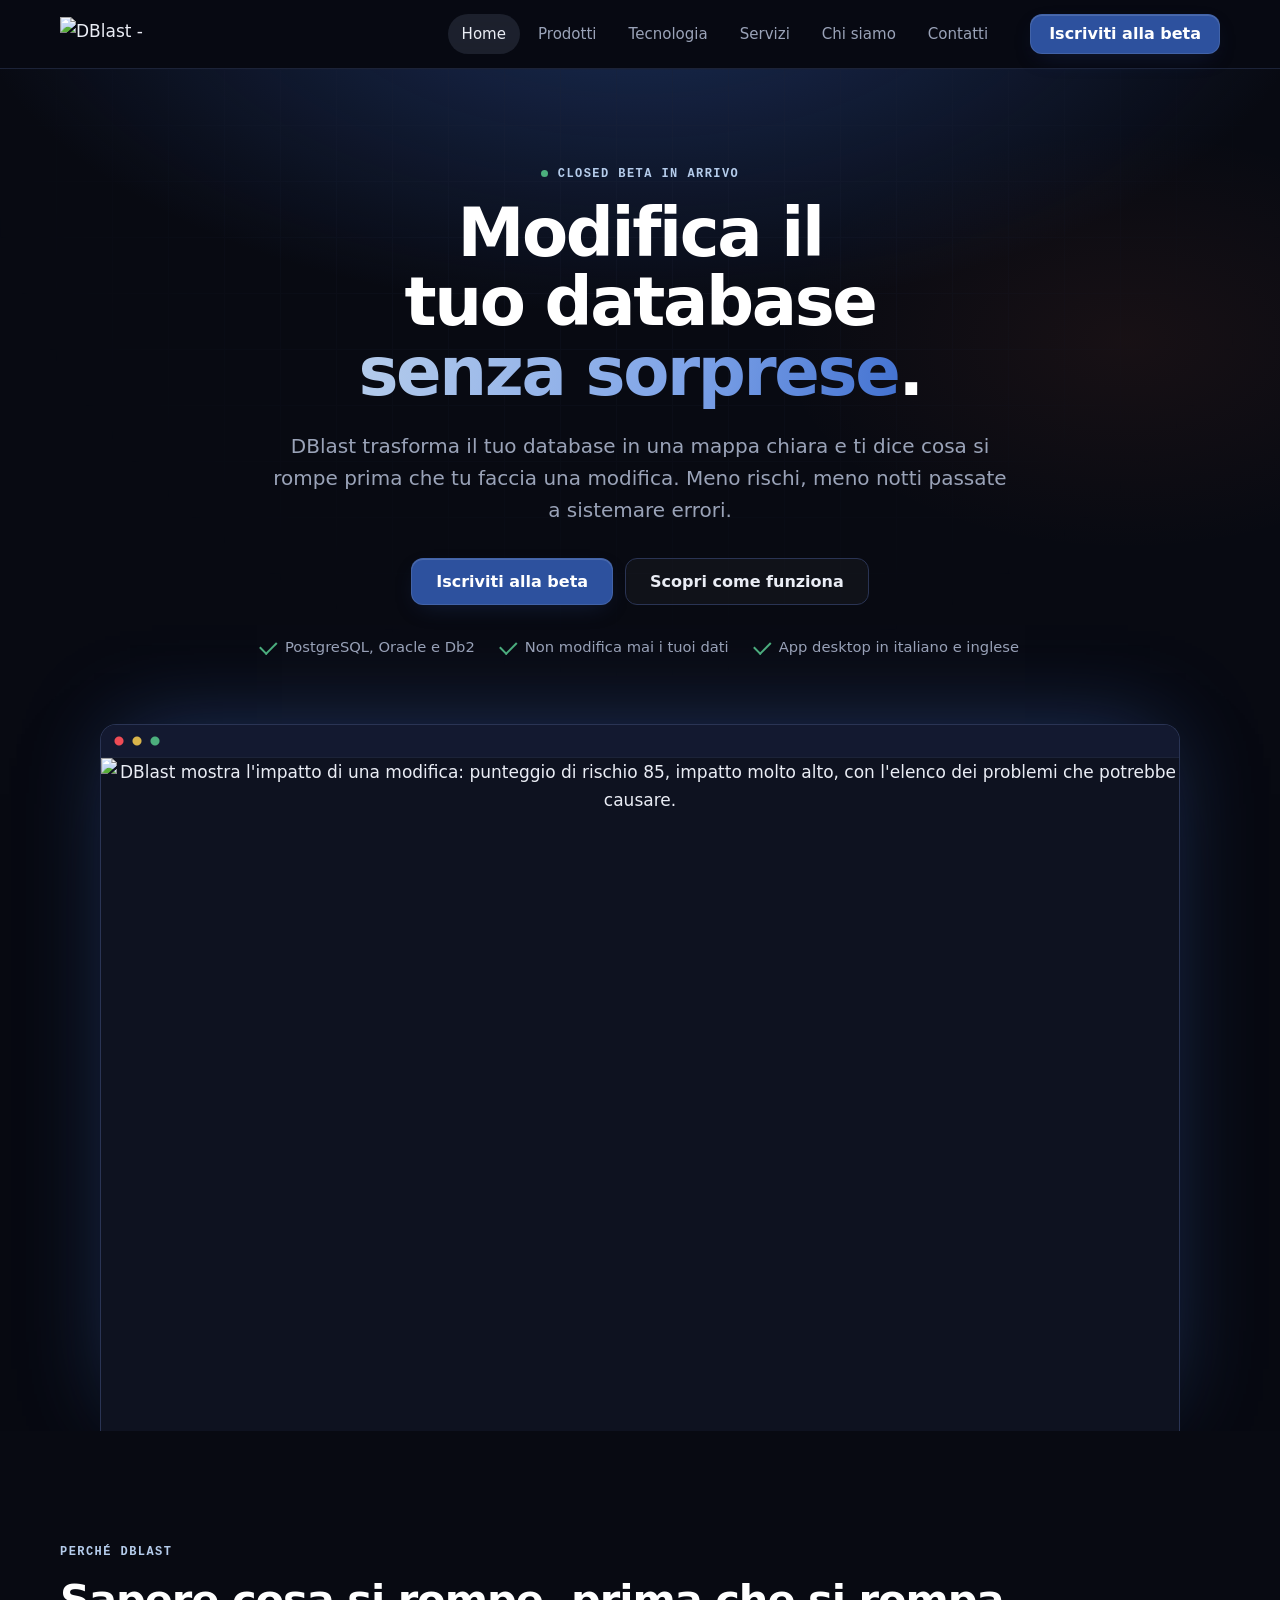
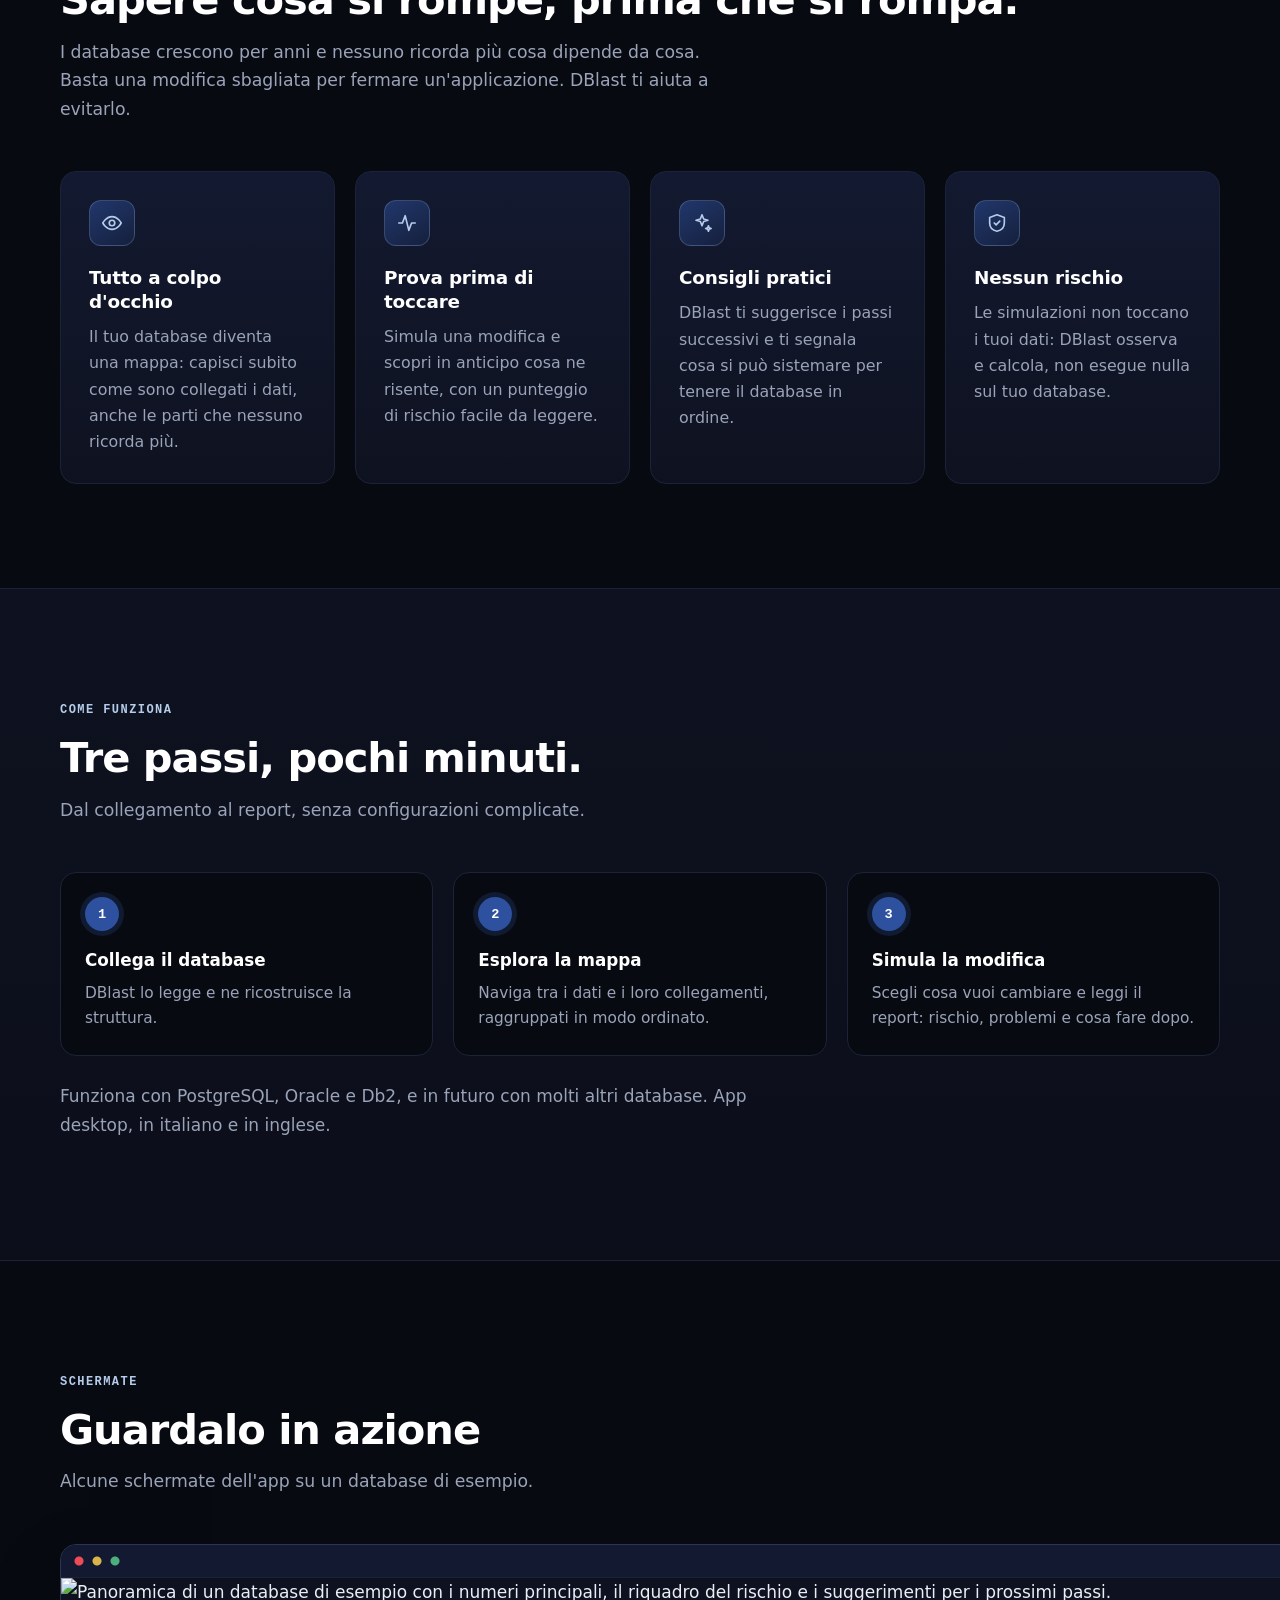
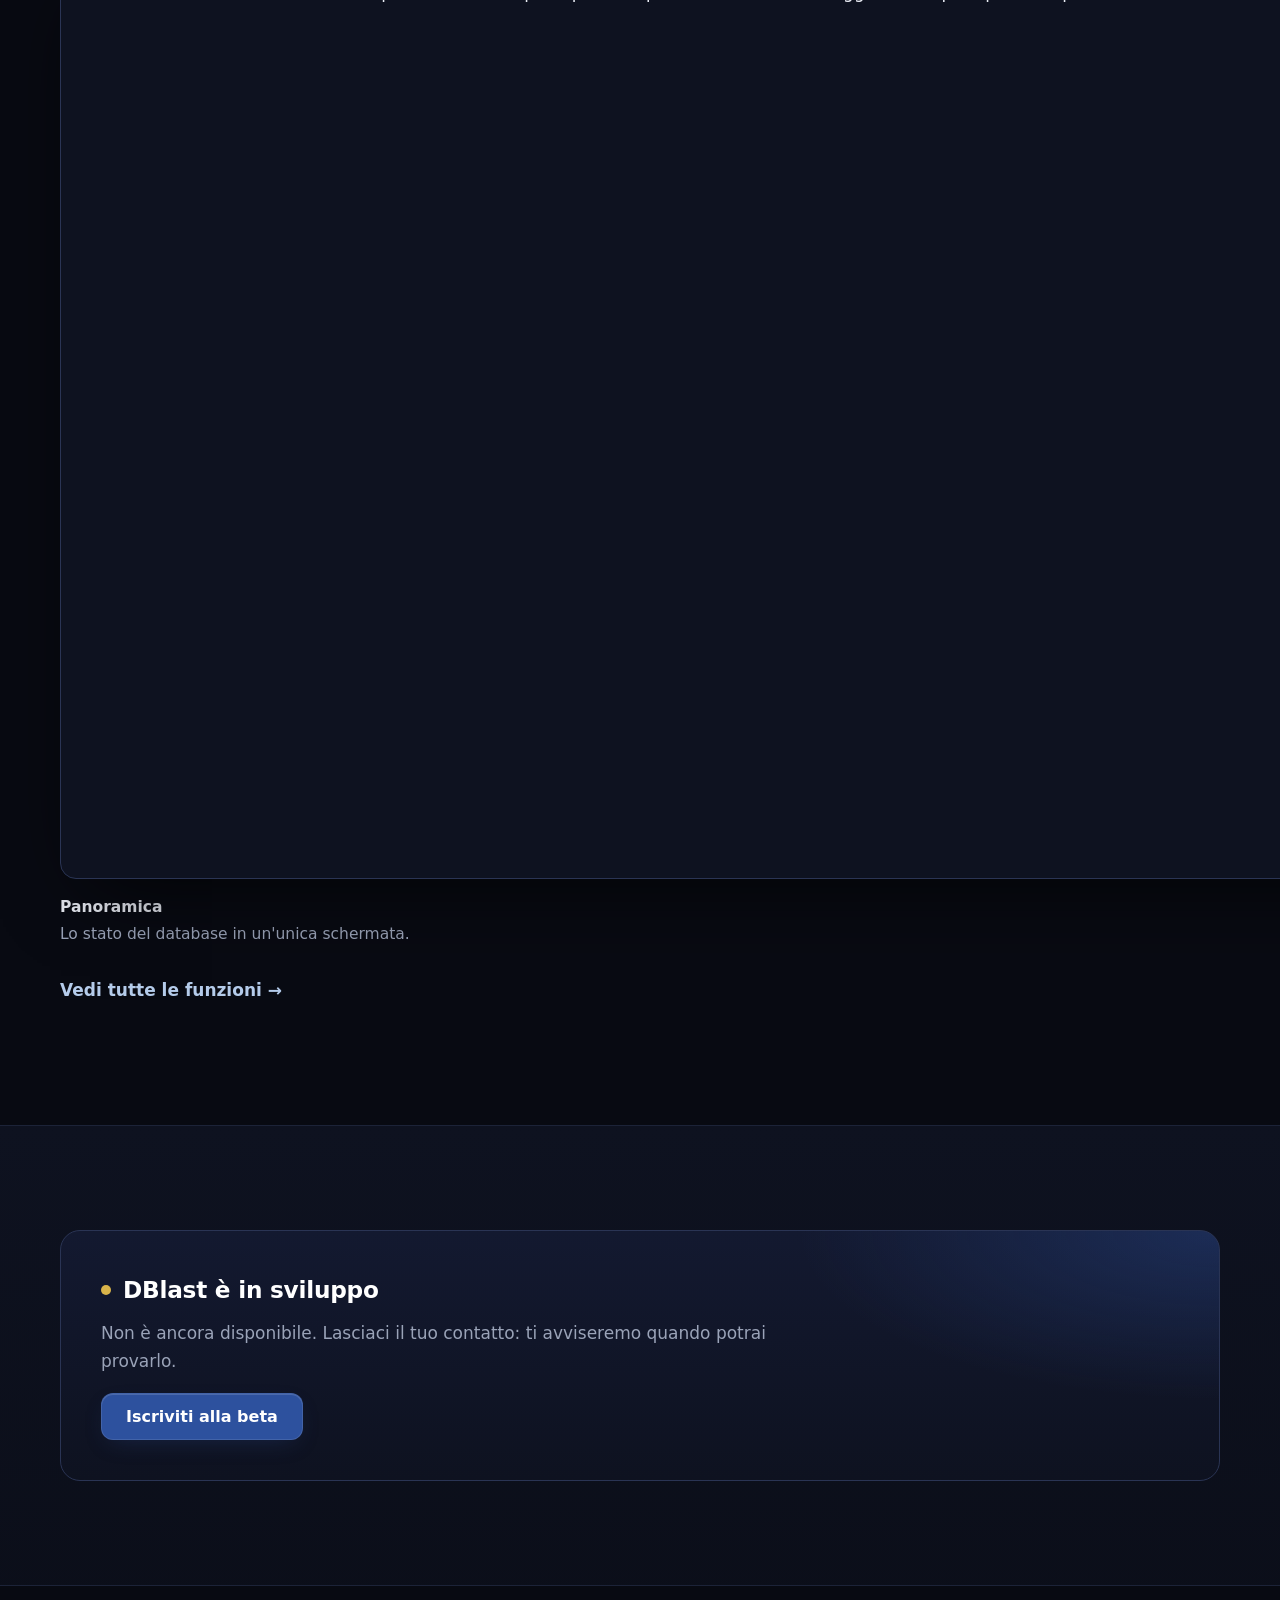
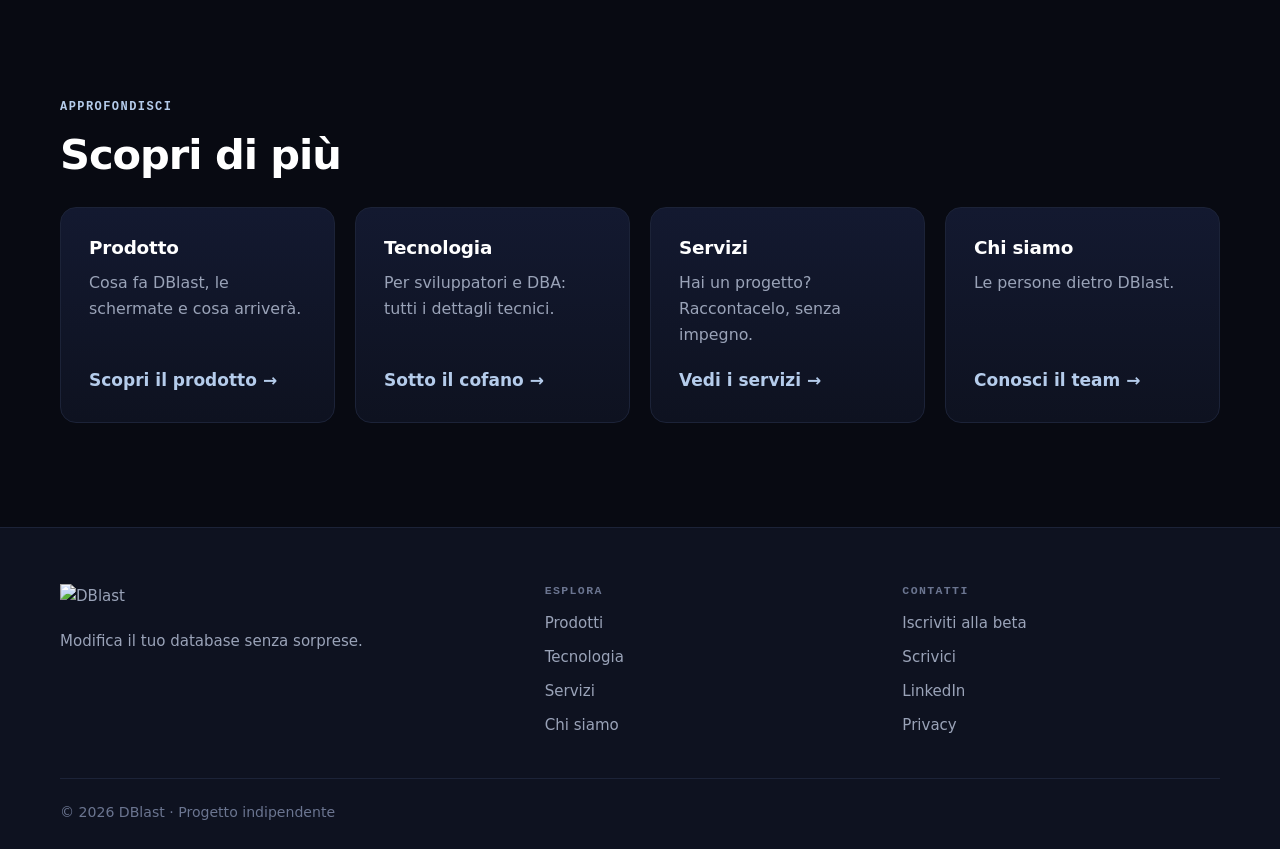
==== index.html @ af8c7f10 "style: redesign del sito (design system, hero, card, footer, form) Solo grafica: nuovo style.css con" ====
<!doctype html>
<html lang="it">
<head>
<meta charset="utf-8">
<meta name="viewport" content="width=device-width,initial-scale=1">
<meta http-equiv="Content-Security-Policy" content="default-src 'self'; img-src 'self'; style-src 'self' 'unsafe-inline'; script-src 'none'; object-src 'none'; base-uri 'none'; form-action 'none'">
<meta name="referrer" content="strict-origin-when-cross-origin">
<title>DBlast - Modifica il tuo database senza sorprese</title>
<meta name="description" content="DBlast trasforma il tuo database in una mappa chiara e ti dice cosa si rompe prima di fare una modifica. Iscriviti alla beta.">
<meta name="theme-color" content="#0b0c14">
<link rel="icon" href="/favicon.ico" sizes="48x48">
<link rel="icon" href="assets/favicon-192.png" type="image/png" sizes="192x192">
<link rel="icon" href="assets/favicon.svg" type="image/svg+xml">
<link rel="apple-touch-icon" href="/apple-touch-icon.png">
<link rel="canonical" href="https://www.dblast.it/">
<meta property="og:type" content="website">
<meta property="og:title" content="DBlast - Modifica il tuo database senza sorprese">
<meta property="og:description" content="Vedi il tuo database come una mappa e scopri cosa si rompe prima di modificarlo.">
<meta property="og:url" content="https://www.dblast.it/">
<meta property="og:image" content="https://www.dblast.it/assets/risk.png">
<meta property="og:locale" content="it_IT">
<meta name="twitter:card" content="summary_large_image">
<link rel="stylesheet" href="style.css?v=6">
<script type="application/ld+json">
{
  "@context": "https://schema.org",
  "@graph": [
    {
      "@type": "WebSite",
      "@id": "https://www.dblast.it/#website",
      "url": "https://www.dblast.it/",
      "name": "DBlast",
      "inLanguage": "it-IT",
      "publisher": {"@id": "https://www.dblast.it/#organization"}
    },
    {
      "@type": "Organization",
      "@id": "https://www.dblast.it/#organization",
      "name": "DBlast",
      "url": "https://www.dblast.it/",
      "logo": "https://www.dblast.it/assets/logo-color.png",
      "email": "info@dblast.it"
    },
    {
      "@type": "SoftwareApplication",
      "name": "DBlast",
      "url": "https://www.dblast.it/",
      "applicationCategory": "DeveloperApplication",
      "description": "DBlast mostra lo schema di un database come grafo e stima l'impatto di una modifica DDL prima di eseguirla.",
      "image": "https://www.dblast.it/assets/risk.png",
      "publisher": {"@id": "https://www.dblast.it/#organization"}
    }
  ]
}
</script>
</head>
<body>
<a class="skip" href="#main">Vai al contenuto</a>

<header class="top">
  <div class="wrap">
    <a class="brand" href="/"><img src="assets/logo.png" alt="DBlast - Home" width="142" height="36"></a>
    <nav aria-label="Principale">
      <ul>
        <li><a href="/" aria-current="page">Home</a></li>
        <li><a href="prodotti">Prodotti</a></li>
        <li><a href="tecnologia">Tecnologia</a></li>
        <li><a href="servizi">Servizi</a></li>
        <li><a href="chi-siamo">Chi siamo</a></li>
        <li><a href="contatti">Contatti</a></li>
      </ul>
    </nav>
    <a class="btn btn-sm" href="iscrizione">Iscriviti alla beta</a>
  </div>
</header>

<main id="main">
  <section class="hero">
    <div class="wrap">
      <p class="eyebrow"><span class="dot"></span>Closed beta in arrivo</p>
      <h1>Modifica il tuo database <em>senza sorprese</em>.</h1>
      <p class="lead">DBlast trasforma il tuo database in una mappa chiara e ti dice cosa si rompe prima che tu faccia una modifica. Meno rischi, meno notti passate a sistemare errori.</p>
      <div class="cta">
        <a class="btn" href="iscrizione">Iscriviti alla beta</a>
        <a class="btn ghost" href="#come-funziona">Scopri come funziona</a>
      </div>
      <ul class="hero-points" aria-label="In breve">
        <li>PostgreSQL, Oracle e Db2</li>
        <li>Non modifica mai i tuoi dati</li>
        <li>App desktop in italiano e inglese</li>
      </ul>
      <div class="shot">
        <img src="assets/risk.png" width="1440" height="900" alt="DBlast mostra l'impatto di una modifica: punteggio di rischio 85, impatto molto alto, con l'elenco dei problemi che potrebbe causare.">
      </div>
    </div>
  </section>

  <section id="perche">
    <div class="wrap">
      <p class="eyebrow">Perché DBlast</p>
      <h2>Sapere cosa si rompe, prima che si rompa.</h2>
      <p class="sub">I database crescono per anni e nessuno ricorda più cosa dipende da cosa. Basta una modifica sbagliata per fermare un'applicazione. DBlast ti aiuta a evitarlo.</p>
      <div class="cards">
        <article class="card">
          <span class="ico"><svg viewBox="0 0 24 24" aria-hidden="true"><path d="M2 12s3.6-7 10-7 10 7 10 7-3.6 7-10 7S2 12 2 12Z"/><circle cx="12" cy="12" r="3"/></svg></span>
          <h3>Tutto a colpo d'occhio</h3>
          <p>Il tuo database diventa una mappa: capisci subito come sono collegati i dati, anche le parti che nessuno ricorda più.</p>
        </article>
        <article class="card">
          <span class="ico"><svg viewBox="0 0 24 24" aria-hidden="true"><path d="M3 12h4l3-8 4 16 3-8h4"/></svg></span>
          <h3>Prova prima di toccare</h3>
          <p>Simula una modifica e scopri in anticipo cosa ne risente, con un punteggio di rischio facile da leggere.</p>
        </article>
        <article class="card">
          <span class="ico"><svg viewBox="0 0 24 24" aria-hidden="true"><path d="M12 3l1.8 4.6L18.5 9l-4.7 1.4L12 15l-1.8-4.6L5.5 9l4.7-1.4L12 3Z"/><path d="M19 15l.8 2.2L22 18l-2.2.8L19 21l-.8-2.2L16 18l2.2-.8L19 15Z"/></svg></span>
          <h3>Consigli pratici</h3>
          <p>DBlast ti suggerisce i passi successivi e ti segnala cosa si può sistemare per tenere il database in ordine.</p>
        </article>
        <article class="card">
          <span class="ico"><svg viewBox="0 0 24 24" aria-hidden="true"><path d="M12 3l8 3v6c0 4.5-3.2 8-8 9-4.8-1-8-4.5-8-9V6l8-3Z"/><path d="M9 12l2 2 4-4"/></svg></span>
          <h3>Nessun rischio</h3>
          <p>Le simulazioni non toccano i tuoi dati: DBlast osserva e calcola, non esegue nulla sul tuo database.</p>
        </article>
      </div>
    </div>
  </section>

  <section id="come-funziona" class="alt">
    <div class="wrap">
      <p class="eyebrow">Come funziona</p>
      <h2>Tre passi, pochi minuti.</h2>
      <p class="sub">Dal collegamento al report, senza configurazioni complicate.</p>
      <ol class="steps">
        <li><b>Collega il database</b><span>DBlast lo legge e ne ricostruisce la struttura.</span></li>
        <li><b>Esplora la mappa</b><span>Naviga tra i dati e i loro collegamenti, raggruppati in modo ordinato.</span></li>
        <li><b>Simula la modifica</b><span>Scegli cosa vuoi cambiare e leggi il report: rischio, problemi e cosa fare dopo.</span></li>
      </ol>
      <p class="note" style="margin-top:26px">Funziona con PostgreSQL, Oracle e Db2, e in futuro con molti altri database. App desktop, in italiano e in inglese.</p>
    </div>
  </section>

  <section id="schermate">
    <div class="wrap">
      <p class="eyebrow">Schermate</p>
      <h2>Guardalo in azione</h2>
      <p class="sub">Alcune schermate dell'app su un database di esempio.</p>
      <div class="gallery">
        <figure>
          <div class="shot"><img loading="lazy" src="assets/overview.png" width="1440" height="900" alt="Panoramica di un database di esempio con i numeri principali, il riquadro del rischio e i suggerimenti per i prossimi passi."></div>
          <figcaption><strong>Panoramica</strong>Lo stato del database in un'unica schermata.</figcaption>
        </figure>
        <figure>
          <div class="shot"><img loading="lazy" src="assets/graph.png" width="1440" height="900" alt="Mappa del database con due gruppi di tabelle colorati e i collegamenti tra loro."></div>
          <figcaption><strong>La mappa</strong>I dati raggruppati e collegati, da esplorare con un clic.</figcaption>
        </figure>
      </div>
      <p style="margin-top:28px"><a class="go" href="prodotti">Vedi tutte le funzioni</a></p>
    </div>
  </section>

  <section class="alt">
    <div class="wrap">
      <div class="status">
        <h3>DBlast è in sviluppo</h3>
        <p>Non è ancora disponibile. Lasciaci il tuo contatto: ti avviseremo quando potrai provarlo.</p>
        <div class="cta" style="margin-top:18px">
          <a class="btn" href="iscrizione">Iscriviti alla beta</a>
        </div>
      </div>
    </div>
  </section>

  <section>
    <div class="wrap">
      <p class="eyebrow">Approfondisci</p>
      <h2>Scopri di più</h2>
      <div class="teasers" style="margin-top:28px">
        <article class="card"><h3>Prodotto</h3><p>Cosa fa DBlast, le schermate e cosa arriverà.</p><a class="go" href="prodotti">Scopri il prodotto</a></article>
        <article class="card"><h3>Tecnologia</h3><p>Per sviluppatori e DBA: tutti i dettagli tecnici.</p><a class="go" href="tecnologia">Sotto il cofano</a></article>
        <article class="card"><h3>Servizi</h3><p>Hai un progetto? Raccontacelo, senza impegno.</p><a class="go" href="servizi">Vedi i servizi</a></article>
        <article class="card"><h3>Chi siamo</h3><p>Le persone dietro DBlast.</p><a class="go" href="chi-siamo">Conosci il team</a></article>
      </div>
    </div>
  </section>
</main>

<footer>
  <div class="wrap foot-grid">
    <div class="foot-brand">
      <img src="assets/logo.png" alt="DBlast" width="127" height="32">
      <p>Modifica il tuo database senza sorprese.</p>
    </div>
    <nav aria-label="Pagine del sito">
      <h4>Esplora</h4>
      <ul>
        <li><a href="prodotti">Prodotti</a></li>
        <li><a href="tecnologia">Tecnologia</a></li>
        <li><a href="servizi">Servizi</a></li>
        <li><a href="chi-siamo">Chi siamo</a></li>
      </ul>
    </nav>
    <nav aria-label="Contatti e note legali">
      <h4>Contatti</h4>
      <ul>
        <li><a href="iscrizione">Iscriviti alla beta</a></li>
        <li><a href="contatti">Scrivici</a></li>
        <li><a href="https://www.linkedin.com/company/dblast" target="_blank" rel="noopener">LinkedIn</a></li>
        <li><a href="privacy">Privacy</a></li>
      </ul>
    </nav>
  </div>
  <div class="wrap foot-bottom"><span>© 2026 DBlast · Progetto indipendente</span></div>
</footer>
</body>
</html>
---- style.css ----
/* ==========================================================================
   DBlast — design system
   Palette dal logo e dall'app: blu #2d519e, azzurro #b5cceb, navy profondo.
   L'arancio (#e5673a) è quello dei gruppi/rischio nell'app: solo come accento.
   ========================================================================== */
:root{
  --bg:#080a12;
  --surface:#0e1220;
  --surface-2:#131930;
  --line:#1c2338;
  --line-2:#2a3454;
  --text:#eaedf5;
  --muted:#9aa3b8;
  --faint:#6b7590;

  --brand:#2d519e;
  --brand-hi:#4372d1;
  --brand-2:#b5cceb;
  --brand-glow:rgb(45 81 158 / .35);

  --accent:#e5673a;
  --warn:#d9b44a;
  --danger:#ef4b55;
  --ok:#4caf7d;

  --radius:16px;
  --radius-sm:10px;
  --max:1160px;
  --font:system-ui,-apple-system,"Segoe UI",Roboto,"Helvetica Neue",Arial,sans-serif;
  --mono:ui-monospace,SFMono-Regular,Consolas,Menlo,monospace;
  --ease:cubic-bezier(.2,.7,.2,1);
}

*{box-sizing:border-box}
[hidden]{display:none !important}
html{scroll-behavior:smooth;scroll-padding-top:88px}
body{margin:0;min-height:100vh;display:flex;flex-direction:column;background:var(--bg);color:var(--text);font:400 1.0625rem/1.65 var(--font);-webkit-font-smoothing:antialiased;text-rendering:optimizeLegibility}
main{flex:1}
img{max-width:100%;height:auto;display:block}
a{color:var(--brand-2);text-underline-offset:3px}
a:hover{color:#fff}
a:focus-visible,button:focus-visible{outline:2px solid var(--brand-2);outline-offset:3px;border-radius:6px}
::selection{background:var(--brand);color:#fff}
.wrap{width:min(var(--max),100% - 48px);margin-inline:auto}
.skip{position:absolute;left:-999px;top:8px;background:var(--brand);color:#fff;padding:8px 14px;border-radius:8px;z-index:20}
.skip:focus{left:8px}

/* ---------- header ---------- */
header.top{position:sticky;top:0;z-index:10;background:rgb(8 10 18 / .78);backdrop-filter:saturate(1.4) blur(14px);-webkit-backdrop-filter:saturate(1.4) blur(14px);border-bottom:1px solid var(--line)}
header.top .wrap{display:flex;align-items:center;gap:28px;height:68px}
.brand{display:flex;align-items:center;color:var(--text);text-decoration:none;flex:none}
.brand img{width:auto;height:34px}
header.top nav{margin-left:auto}
header.top nav ul{display:flex;gap:4px;list-style:none;margin:0;padding:0}
header.top nav a{display:block;color:var(--muted);text-decoration:none;font-size:.94rem;font-weight:500;padding:8px 14px;border-radius:99px;transition:color .15s,background .15s}
header.top nav a:hover{color:var(--text);background:rgb(255 255 255 / .05)}
header.top nav a[aria-current=page]{color:var(--text);background:rgb(181 204 235 / .12)}
.btn-sm{padding:9px 18px !important;font-size:.92rem;flex:none}

/* ---------- bottoni ---------- */
.btn{display:inline-flex;align-items:center;justify-content:center;gap:8px;padding:13px 24px;border-radius:12px;font-weight:600;font-size:1rem;line-height:1.2;text-decoration:none;background:var(--brand);color:#fff;border:1px solid rgb(255 255 255 / .1);box-shadow:0 8px 24px -10px var(--brand-glow),inset 0 1px 0 rgb(255 255 255 / .14);transition:background .15s,transform .15s var(--ease),box-shadow .15s,border-color .15s}
.btn:hover{background:var(--brand-hi);color:#fff;transform:translateY(-1px);box-shadow:0 14px 30px -12px rgb(67 114 209 / .7),inset 0 1px 0 rgb(255 255 255 / .2)}
.btn.ghost{background:rgb(255 255 255 / .03);border:1px solid var(--line-2);color:var(--text);box-shadow:none}
.btn.ghost:hover{border-color:var(--brand-2);background:rgb(181 204 235 / .08)}
.cta{display:flex;flex-wrap:wrap;gap:12px;align-items:center}

/* ---------- tipografia ---------- */
h1,h2,h3{font-weight:750;color:#fff}
h1{font-size:clamp(2.4rem,5.6vw,4.2rem);line-height:1.04;margin:0 0 22px;letter-spacing:-.035em;max-width:18ch;text-wrap:balance}
h1 em{font-style:normal;background:linear-gradient(100deg,var(--brand-2),#7fa4e8 60%,var(--brand-hi));-webkit-background-clip:text;background-clip:text;color:transparent}
h2{font-size:clamp(1.8rem,3.6vw,2.6rem);letter-spacing:-.025em;margin:0 0 14px;line-height:1.12;text-wrap:balance}
h3{letter-spacing:-.01em}
.lead{font-size:clamp(1.08rem,1.6vw,1.25rem);color:var(--muted);max-width:58ch;margin:0 0 32px;line-height:1.6}
.sub{color:var(--muted);max-width:60ch;margin:0 0 48px;font-size:1.08rem}
.eyebrow{display:inline-flex;align-items:center;gap:10px;margin:0 0 18px;font:600 .75rem var(--mono);letter-spacing:.12em;text-transform:uppercase;color:var(--brand-2)}
.eyebrow .dot{width:7px;height:7px;border-radius:50%;background:var(--ok);box-shadow:0 0 0 0 rgb(76 175 125 / .6);animation:pulse 2.4s infinite}
@keyframes pulse{70%{box-shadow:0 0 0 8px rgb(76 175 125 / 0)}100%{box-shadow:0 0 0 0 rgb(76 175 125 / 0)}}
.note{color:var(--muted);max-width:70ch}
code{font-family:var(--mono);font-size:.88em;background:var(--surface-2);border:1px solid var(--line);padding:2px 7px;border-radius:6px}

/* ---------- sezioni ---------- */
section{padding:104px 0}
.alt{background:linear-gradient(180deg,var(--surface),rgb(14 18 32 / .55));border-block:1px solid var(--line)}

/* ---------- hero ---------- */
.hero{position:relative;overflow:hidden;padding:88px 0 0;text-align:center;background:
  radial-gradient(1000px 520px at 50% -8%,rgb(45 81 158 / .5),transparent 68%),
  radial-gradient(500px 300px at 88% 20%,rgb(229 103 58 / .07),transparent 70%)}
.hero::before{content:"";position:absolute;inset:0;background-image:linear-gradient(var(--line) 1px,transparent 1px),linear-gradient(90deg,var(--line) 1px,transparent 1px);background-size:56px 56px;opacity:.35;-webkit-mask-image:radial-gradient(ellipse 70% 60% at 50% 0%,#000,transparent 75%);mask-image:radial-gradient(ellipse 70% 60% at 50% 0%,#000,transparent 75%);pointer-events:none}
.hero .wrap{position:relative}
.hero h1{margin-inline:auto}
.hero .lead{margin-inline:auto}
.hero .cta{justify-content:center}
.hero-points{list-style:none;margin:30px 0 0;padding:0;display:flex;flex-wrap:wrap;justify-content:center;gap:10px 26px;color:var(--muted);font-size:.92rem}
.hero-points li{display:flex;align-items:center;gap:8px}
.hero-points li::before{content:"";width:14px;height:8px;border-left:2px solid var(--ok);border-bottom:2px solid var(--ok);transform:rotate(-45deg) translate(1px,-2px)}
.hero .shot{margin-top:64px;border-bottom:0;border-radius:var(--radius) var(--radius) 0 0;max-width:1080px;margin-inline:auto;box-shadow:0 -10px 90px -20px rgb(67 114 209 / .45),0 40px 100px -30px rgb(0 0 0 / .9)}
.hero .shot img{-webkit-mask-image:linear-gradient(#000 82%,transparent);mask-image:linear-gradient(#000 82%,transparent)}

/* finestra "app": barra superiore con i tre pallini */
.shot{position:relative;border:1px solid var(--line-2);border-radius:var(--radius);overflow:hidden;background:var(--surface);box-shadow:0 30px 80px -30px rgb(0 0 0 / .85)}
.shot::before{content:"";display:block;height:32px;border-bottom:1px solid var(--line);background:
  radial-gradient(circle at 18px 50%,#ef4b55 4px,transparent 5px),
  radial-gradient(circle at 36px 50%,#d9b44a 4px,transparent 5px),
  radial-gradient(circle at 54px 50%,#4caf7d 4px,transparent 5px),
  var(--surface-2)}

/* ---------- card ---------- */
.cards{display:grid;grid-template-columns:repeat(auto-fit,minmax(250px,1fr));gap:20px}
.cards.two{grid-template-columns:repeat(auto-fit,minmax(320px,1fr))}
.card{position:relative;background:linear-gradient(180deg,var(--surface-2),var(--surface));border:1px solid var(--line);border-radius:var(--radius);padding:28px;transition:border-color .2s,transform .25s var(--ease),box-shadow .25s}
.card:hover{border-color:var(--line-2);transform:translateY(-3px);box-shadow:0 24px 50px -28px rgb(0 0 0 / .9)}
.card h3{margin:0 0 10px;font-size:1.15rem;line-height:1.3}
.card p{margin:0;color:var(--muted);font-size:.99rem}
.card .tag{display:inline-block;margin-bottom:16px;padding:3px 10px;border-radius:99px;background:rgb(181 204 235 / .1);border:1px solid rgb(181 204 235 / .18);font:600 .7rem var(--mono);color:var(--brand-2);letter-spacing:.08em;text-transform:uppercase}
.ico{display:grid;place-items:center;width:46px;height:46px;margin-bottom:20px;border-radius:12px;background:linear-gradient(145deg,rgb(45 81 158 / .55),rgb(45 81 158 / .15));border:1px solid rgb(181 204 235 / .22);color:var(--brand-2)}
.ico svg{width:22px;height:22px;fill:none;stroke:currentColor;stroke-width:1.8;stroke-linecap:round;stroke-linejoin:round}
.alt .card{background:var(--bg);}
.teasers{display:grid;grid-template-columns:repeat(auto-fit,minmax(240px,1fr));gap:20px}
.teasers .card{display:flex;flex-direction:column}
.teasers .card p{flex:1}
.teasers .card a.go{margin-top:18px}

/* ---------- galleria ---------- */
.gallery{display:grid;grid-template-columns:repeat(2,1fr);gap:36px 28px}
.gallery figure{margin:0}
.gallery figcaption{margin-top:16px;color:var(--muted);font-size:.97rem}
.gallery figcaption strong{color:var(--text);display:block;margin-bottom:2px}

/* ---------- passaggi ---------- */
.steps,.flow{list-style:none;margin:0;padding:0;display:grid;grid-template-columns:repeat(auto-fit,minmax(220px,1fr));gap:20px;counter-reset:st}
.flow{margin:0 0 28px}
.steps li,.flow li{position:relative;background:var(--surface-2);border:1px solid var(--line);border-radius:var(--radius);padding:24px;counter-increment:st}
.alt .steps li,.alt .flow li{background:var(--bg)}
.steps li::before,.flow li::before{content:counter(st);display:grid;place-items:center;width:34px;height:34px;margin-bottom:16px;border-radius:50%;background:var(--brand);color:#fff;font:700 .85rem var(--mono);box-shadow:0 0 0 5px rgb(45 81 158 / .22)}
.steps b,.flow b{display:block;margin:0 0 6px;font-size:1.05rem;color:#fff}
.steps span,.flow span{color:var(--muted);font-size:.96rem;display:block}

/* ---------- stack tecnico ---------- */
.stack{display:grid;grid-template-columns:repeat(auto-fit,minmax(230px,1fr));gap:20px}
.stack dl{margin:0;background:var(--surface-2);border:1px solid var(--line);border-radius:var(--radius);padding:22px 24px;border-top:2px solid var(--brand)}
.alt .stack dl{background:var(--bg)}
.stack dt{font:600 .74rem var(--mono);letter-spacing:.1em;text-transform:uppercase;color:var(--brand-2)}
.stack dd{margin:8px 0 0;color:var(--text);font-size:1rem}

/* ---------- stato / CTA ---------- */
.status{position:relative;overflow:hidden;background:
  radial-gradient(600px 240px at 100% 0%,rgb(45 81 158 / .35),transparent 70%),
  linear-gradient(180deg,var(--surface-2),var(--surface));
  border:1px solid var(--line-2);border-radius:20px;padding:40px}
.status h3{margin:0 0 10px;font-size:1.45rem;display:flex;align-items:center;gap:12px}
.status h3::before{content:"";flex:none;width:10px;height:10px;border-radius:50%;background:var(--warn);box-shadow:0 0 0 0 rgb(217 180 74 / .6);animation:pulse-w 2.4s infinite}
@keyframes pulse-w{70%{box-shadow:0 0 0 9px rgb(217 180 74 / 0)}100%{box-shadow:0 0 0 0 rgb(217 180 74 / 0)}}
.status p{margin:0 0 10px;color:var(--muted);max-width:62ch}
.status p strong{color:var(--text)}

/* ---------- footer ---------- */
footer{border-top:1px solid var(--line);background:var(--surface);color:var(--muted);font-size:.94rem}
.foot-grid{display:grid;grid-template-columns:1.4fr repeat(2,1fr);gap:40px;padding:56px 0 40px}
.foot-brand img{height:32px;width:auto;margin-bottom:14px}
.foot-brand p{margin:0;max-width:32ch;line-height:1.55}
footer h4{margin:0 0 14px;font:600 .72rem var(--mono);letter-spacing:.12em;text-transform:uppercase;color:var(--faint)}
footer ul{list-style:none;margin:0;padding:0;display:grid;gap:9px}
footer a{color:var(--muted);text-decoration:none}
footer a:hover{color:#fff}
.foot-bottom{display:flex;flex-wrap:wrap;justify-content:space-between;gap:10px;padding:22px 0 28px;border-top:1px solid var(--line);font-size:.88rem;color:var(--faint)}

/* ---------- pagine interne ---------- */
.page-hero{position:relative;overflow:hidden;padding:88px 0 56px;background:radial-gradient(900px 380px at 15% -20%,rgb(45 81 158 / .4),transparent 70%)}
.page-hero::before{content:"";position:absolute;inset:0;background-image:linear-gradient(var(--line) 1px,transparent 1px),linear-gradient(90deg,var(--line) 1px,transparent 1px);background-size:56px 56px;opacity:.3;-webkit-mask-image:radial-gradient(ellipse 60% 100% at 10% 0%,#000,transparent 75%);mask-image:radial-gradient(ellipse 60% 100% at 10% 0%,#000,transparent 75%);pointer-events:none}
.page-hero .wrap{position:relative}
.page-hero h1{max-width:22ch;font-size:clamp(2.1rem,4.8vw,3.4rem);margin-bottom:18px}
.page-hero .lead{margin-bottom:0}
.prose{max-width:68ch}
.prose p{margin:0 0 16px;color:var(--muted)}
.prose p strong{color:var(--text)}
.prose h2{font-size:1.4rem;margin:44px 0 12px;letter-spacing:-.015em}
.prose h2:first-child{margin-top:0}
.list{margin:0;padding-left:1.2em;color:var(--muted)}
.list li{margin-bottom:8px}
a.go{font-weight:600;text-decoration:none;display:inline-flex;gap:6px;align-items:center}
a.go::after{content:"\2192";transition:transform .2s var(--ease)}
a.go:hover::after{transform:translateX(4px)}

/* esempi di email */
.mail{max-width:680px;margin-top:24px;background:var(--surface-2);border:1px solid var(--line);border-radius:var(--radius);padding:22px 26px}
.mail-label{margin:0 0 12px;font:600 .72rem var(--mono);letter-spacing:.1em;text-transform:uppercase;color:var(--brand-2)}
.mail dl{margin:0 0 14px;display:grid;grid-template-columns:auto 1fr;gap:6px 14px}
.mail dt{color:var(--muted)}
.mail dd{margin:0;font-weight:600;overflow-wrap:anywhere}
.mail pre{margin:0;padding-top:14px;border-top:1px solid var(--line);font:.92rem/1.6 var(--mono);white-space:pre-wrap;overflow-wrap:anywhere}

/* team */
.team{list-style:none;margin:48px 0 0;padding:0;display:grid;grid-template-columns:repeat(4,1fr);gap:20px}
.member{background:linear-gradient(180deg,var(--surface-2),var(--surface));border:1px solid var(--line);border-radius:var(--radius);padding:28px;transition:border-color .2s,transform .25s var(--ease)}
.member:hover{border-color:var(--line-2);transform:translateY(-3px)}
.member h3{margin:18px 0 4px;font-size:1.15rem}
.member p{margin:0;color:var(--muted);font-size:.96rem}
.member .role{color:var(--brand-2);font:600 .72rem var(--mono);letter-spacing:.06em;text-transform:uppercase;margin-bottom:12px}
.avatar{display:flex;align-items:center;justify-content:center;width:60px;height:60px;border-radius:50%;background:linear-gradient(145deg,var(--brand-hi),var(--brand));color:#fff;box-shadow:0 0 0 4px rgb(181 204 235 / .14);font:700 1.1rem var(--font);letter-spacing:.04em}

/* ---------- moduli ---------- */
.visually-hidden{position:absolute;width:1px;height:1px;padding:0;margin:-1px;overflow:hidden;clip:rect(0 0 0 0);white-space:nowrap;border:0}
.form-page{padding:80px 0 104px;background:
  radial-gradient(900px 480px at 85% 0%,rgb(45 81 158 / .38),transparent 70%),
  radial-gradient(500px 320px at 0% 100%,rgb(45 81 158 / .14),transparent 70%)}
.fp-grid{display:grid;grid-template-columns:minmax(0,1fr) minmax(0,480px);grid-template-areas:"head card" "more card";grid-template-rows:auto 1fr;column-gap:72px;align-items:start}
.fp-head{grid-area:head}
.form-card{grid-area:card}
.fp-more{grid-area:more}
.form-page h1{margin-top:0;font-size:clamp(2.2rem,4.8vw,3.4rem)}
.form-page .lead{margin-bottom:40px}

.signup-steps{list-style:none;margin:0 0 28px;padding:0;display:grid;gap:4px;counter-reset:ss}
.signup-steps li{position:relative;padding:0 0 26px 56px;counter-increment:ss}
.signup-steps li::before{content:counter(ss);position:absolute;left:0;top:0;width:38px;height:38px;border-radius:50%;display:grid;place-items:center;font:700 .88rem var(--mono);color:#fff;background:var(--brand);box-shadow:0 0 0 5px rgb(45 81 158 / .22)}
.signup-steps li:not(:last-child)::after{content:"";position:absolute;left:18.5px;top:46px;bottom:6px;width:1px;background:linear-gradient(var(--line-2),transparent)}
.signup-steps b{display:block;padding-top:7px;color:#fff}
.signup-steps span{color:var(--muted);font-size:.97rem}

.form-card{position:relative;background:linear-gradient(180deg,rgb(24 31 54 / .96),rgb(14 18 32 / .96));border:1px solid var(--line-2);border-radius:24px;padding:36px;box-shadow:0 50px 100px -40px rgb(0 0 0 / .95),0 0 80px -30px var(--brand-glow)}
.form-card::before{content:"";position:absolute;inset:-1px;border-radius:inherit;padding:1px;background:linear-gradient(160deg,rgb(181 204 235 / .5),transparent 40%);-webkit-mask:linear-gradient(#000 0 0) content-box,linear-gradient(#000 0 0);-webkit-mask-composite:xor;mask-composite:exclude;pointer-events:none}
.form{display:grid;gap:24px}
.form-head h2{font-size:1.5rem;margin:0 0 4px}
.form-head p{margin:0;color:var(--muted);font-size:.96rem}
.field{display:grid;gap:8px;margin:0;padding:0;border:0;min-width:0}
.field>label,.field legend{font-weight:600;font-size:.94rem;color:var(--text)}
.field legend{padding:0;margin-bottom:10px;display:flex;justify-content:space-between;width:100%}
.opt{font:500 .7rem var(--mono);letter-spacing:.08em;text-transform:uppercase;color:var(--faint);align-self:center}

.form input[type=text],.form input[type=email],.form textarea{width:100%;height:50px;padding:0 16px;border-radius:12px;border:1px solid var(--line-2);background:var(--bg);color:var(--text);font:inherit;font-size:1rem;transition:border-color .15s,box-shadow .15s,background .15s}
.form input[type=text]:hover,.form input[type=email]:hover,.form textarea:hover{border-color:#3a4670}
.form input[type=text]:focus,.form input[type=email]:focus,.form textarea:focus{outline:none;border-color:var(--brand-2);box-shadow:0 0 0 4px rgb(181 204 235 / .16);background:#0a0d18}
.form ::placeholder{color:var(--faint)}
.form [aria-invalid=true]{border-color:var(--danger) !important}
.form input[type=text][aria-invalid=true]:focus,.form input[type=email][aria-invalid=true]:focus,.form textarea[aria-invalid=true]:focus{box-shadow:0 0 0 4px rgb(239 75 85 / .2)}
.field-error{margin:0;color:#ff8a92;font-size:.86rem;display:none}
.field-error:not(:empty){display:block}

.chips{display:flex;flex-wrap:wrap;gap:8px;margin-bottom:10px}
.chip{position:relative;cursor:pointer}
.chip input{position:absolute;opacity:0;inset:0;margin:0;cursor:pointer}
.chip span{display:inline-flex;align-items:center;gap:6px;padding:9px 16px;border-radius:99px;border:1px solid var(--line-2);background:var(--bg);color:var(--muted);font-size:.92rem;font-weight:500;transition:border-color .15s,background .15s,color .15s;user-select:none}
.chip:hover span{border-color:#3a4670;color:var(--text)}
.chip input:checked+span{background:rgb(45 81 158 / .4);border-color:var(--brand-2);color:#fff}
.chip input:checked+span::before{content:"";width:9px;height:5px;border-left:2px solid var(--brand-2);border-bottom:2px solid var(--brand-2);transform:rotate(-45deg) translate(1px,-1px)}
.chip input:focus-visible+span{outline:2px solid var(--brand-2);outline-offset:2px}
.chip input:disabled{cursor:not-allowed}
.chip input:disabled+span{opacity:.45;border-color:var(--line);color:var(--muted)}

.consents{display:grid;gap:14px;border-top:1px solid var(--line);padding-top:22px}
.tick{display:flex;gap:12px;align-items:flex-start;color:var(--muted);font-size:.93rem;line-height:1.5;cursor:pointer;font-weight:400 !important}
.tick input{appearance:none;-webkit-appearance:none;flex:none;width:20px;height:20px;margin:1px 0 0;border:1.5px solid #3a4670;border-radius:6px;background:var(--bg);display:grid;place-items:center;cursor:pointer;transition:background .15s,border-color .15s}
.tick input::before{content:"";width:9px;height:5px;border-left:2px solid #fff;border-bottom:2px solid #fff;transform:rotate(-45deg) translate(1px,-1px) scale(0);transition:transform .12s}
.tick input:checked{background:var(--brand);border-color:var(--brand)}
.tick input:checked::before{transform:rotate(-45deg) translate(1px,-1px) scale(1)}
.tick input:hover{border-color:var(--brand-2)}
.tick input:focus-visible{outline:2px solid var(--brand-2);outline-offset:2px}
.tick a{color:var(--brand-2)}

.btn-submit{width:100%;height:54px;display:flex;align-items:center;justify-content:center;gap:10px;font:inherit;font-weight:600;font-size:1.02rem;cursor:pointer}
.btn-submit span::after{content:" \2192"}
.btn-submit:active{transform:translateY(1px)}
.btn-submit:disabled{cursor:wait;opacity:.85}
.btn-submit.loading span::after{content:""}
.btn-submit.loading::before{content:"";width:16px;height:16px;border-radius:50%;border:2px solid rgb(255 255 255 / .35);border-top-color:#fff;animation:spin .7s linear infinite}
@keyframes spin{to{transform:rotate(360deg)}}
.form-status{margin:-8px 0 0;font-size:.92rem;color:var(--muted);text-align:center}
.form-status:empty{display:none}
.form-status.error{color:#ff8a92}
.hp{position:absolute;left:-9999px;width:1px;height:1px;overflow:hidden}

/* moduli: elementi aggiuntivi (contatti) */
.form textarea{height:auto;min-height:160px;padding:14px 16px;resize:vertical;line-height:1.55}
.chip input[aria-invalid=true]+span{border-color:var(--danger)}
.form-row{display:grid;grid-template-columns:1fr 1fr;gap:14px}
.support-extra .field>label{font-weight:500;color:var(--muted);font-size:.9rem}
.support-extra{display:grid;gap:14px;padding:18px;border:1px dashed var(--line-2);border-radius:14px}
.support-extra>p{margin:0;font-size:.88rem;color:var(--muted)}
.form:has(input[name=tipo]:checked):not(:has(input[name=tipo][value=supporto]:checked)) .support-extra{display:none}
.form:not(:has(input[name=tipo]:checked)) .support-extra{display:none}
.form-note{margin:-6px 0 0;font-size:.84rem;color:var(--muted);text-align:center;line-height:1.5}
.form-note a{color:var(--brand-2)}
.form-success{text-align:center;padding:24px 8px}
.form-success:focus{outline:none}
.form-success .ok-icon{width:56px;height:56px;margin:0 auto 18px;border-radius:50%;display:grid;place-items:center;background:rgb(76 175 125 / .15);border:1px solid rgb(76 175 125 / .5)}
.form-success .ok-icon::before{content:"";width:16px;height:8px;border-left:2.5px solid var(--ok);border-bottom:2.5px solid var(--ok);transform:rotate(-45deg) translate(1px,-2px)}
.form-success h2{font-size:1.4rem;margin:0 0 8px}
.form-success p{color:var(--muted);margin:0 0 22px}
.side-info{display:grid;gap:28px;max-width:46ch}
.side-info h3{margin:0 0 6px;font-size:1.05rem}
.side-info p{margin:0;color:var(--muted);font-size:.97rem}

/* ---------- responsive ---------- */
@media (max-width:1000px){
  .team{grid-template-columns:repeat(2,1fr)}
  .foot-grid{grid-template-columns:1fr 1fr}
  .foot-brand{grid-column:1/-1}
}
@media (max-width:900px){
  .fp-grid{grid-template-columns:1fr;grid-template-areas:"head" "card" "more"}
  .form-card{margin-bottom:48px}
  .form-page .lead{margin-bottom:28px}
}
@media (max-width:760px){
  .wrap{width:min(var(--max),100% - 32px)}
  header.top .wrap{flex-wrap:wrap;height:auto;padding:12px 0 8px;gap:8px 12px}
  .brand{margin-right:auto}
  header.top nav{order:3;width:100%;margin:0 -6px}
  header.top nav ul{gap:2px;flex-wrap:wrap}
  header.top nav a{padding:7px 12px;font-size:.92rem}
  section{padding:68px 0}
  .hero{padding-top:56px}
  .hero .shot{margin-top:44px}
  .page-hero{padding:56px 0 36px}
  .gallery{grid-template-columns:1fr}
  .status{padding:28px 24px}
}
@media (max-width:560px){
  .team{grid-template-columns:1fr}
  .form-row{grid-template-columns:1fr}
  .form-page{padding:48px 0 64px}
  .form-card{padding:26px 20px;border-radius:18px}
  .foot-grid{grid-template-columns:1fr;gap:28px;padding:44px 0 32px}
}
@media (prefers-reduced-motion:reduce){
  html{scroll-behavior:auto}
  *,*::before,*::after{animation-duration:.001ms !important;animation-iteration-count:1 !important;transition:none !important}
  .btn-submit.loading::before{animation:spin 2s linear infinite !important}
}

/* ritmo verticale */
h2+.cards,h2+.teasers,h2+.gallery,h2+.stack,h2+.status,h2+.steps,h2+.flow{margin-top:36px}
.page-hero+section{padding-top:56px}
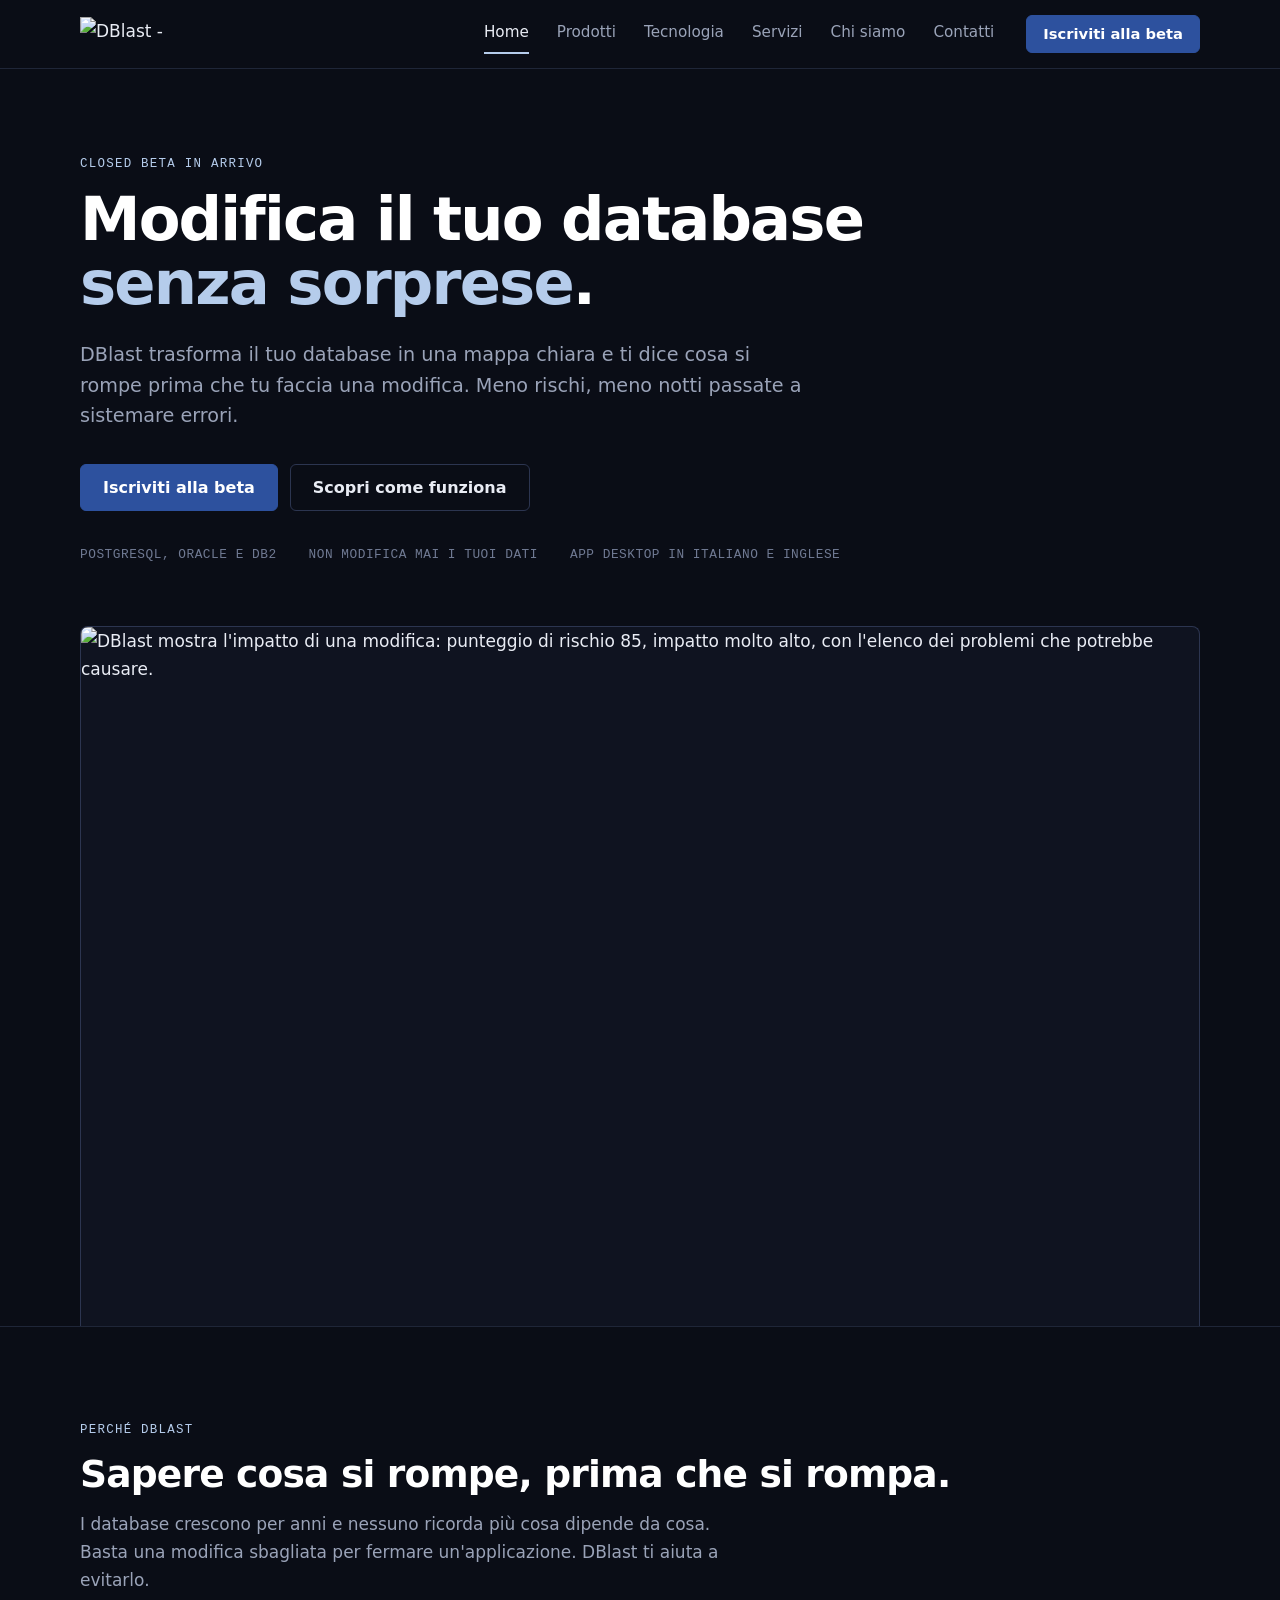
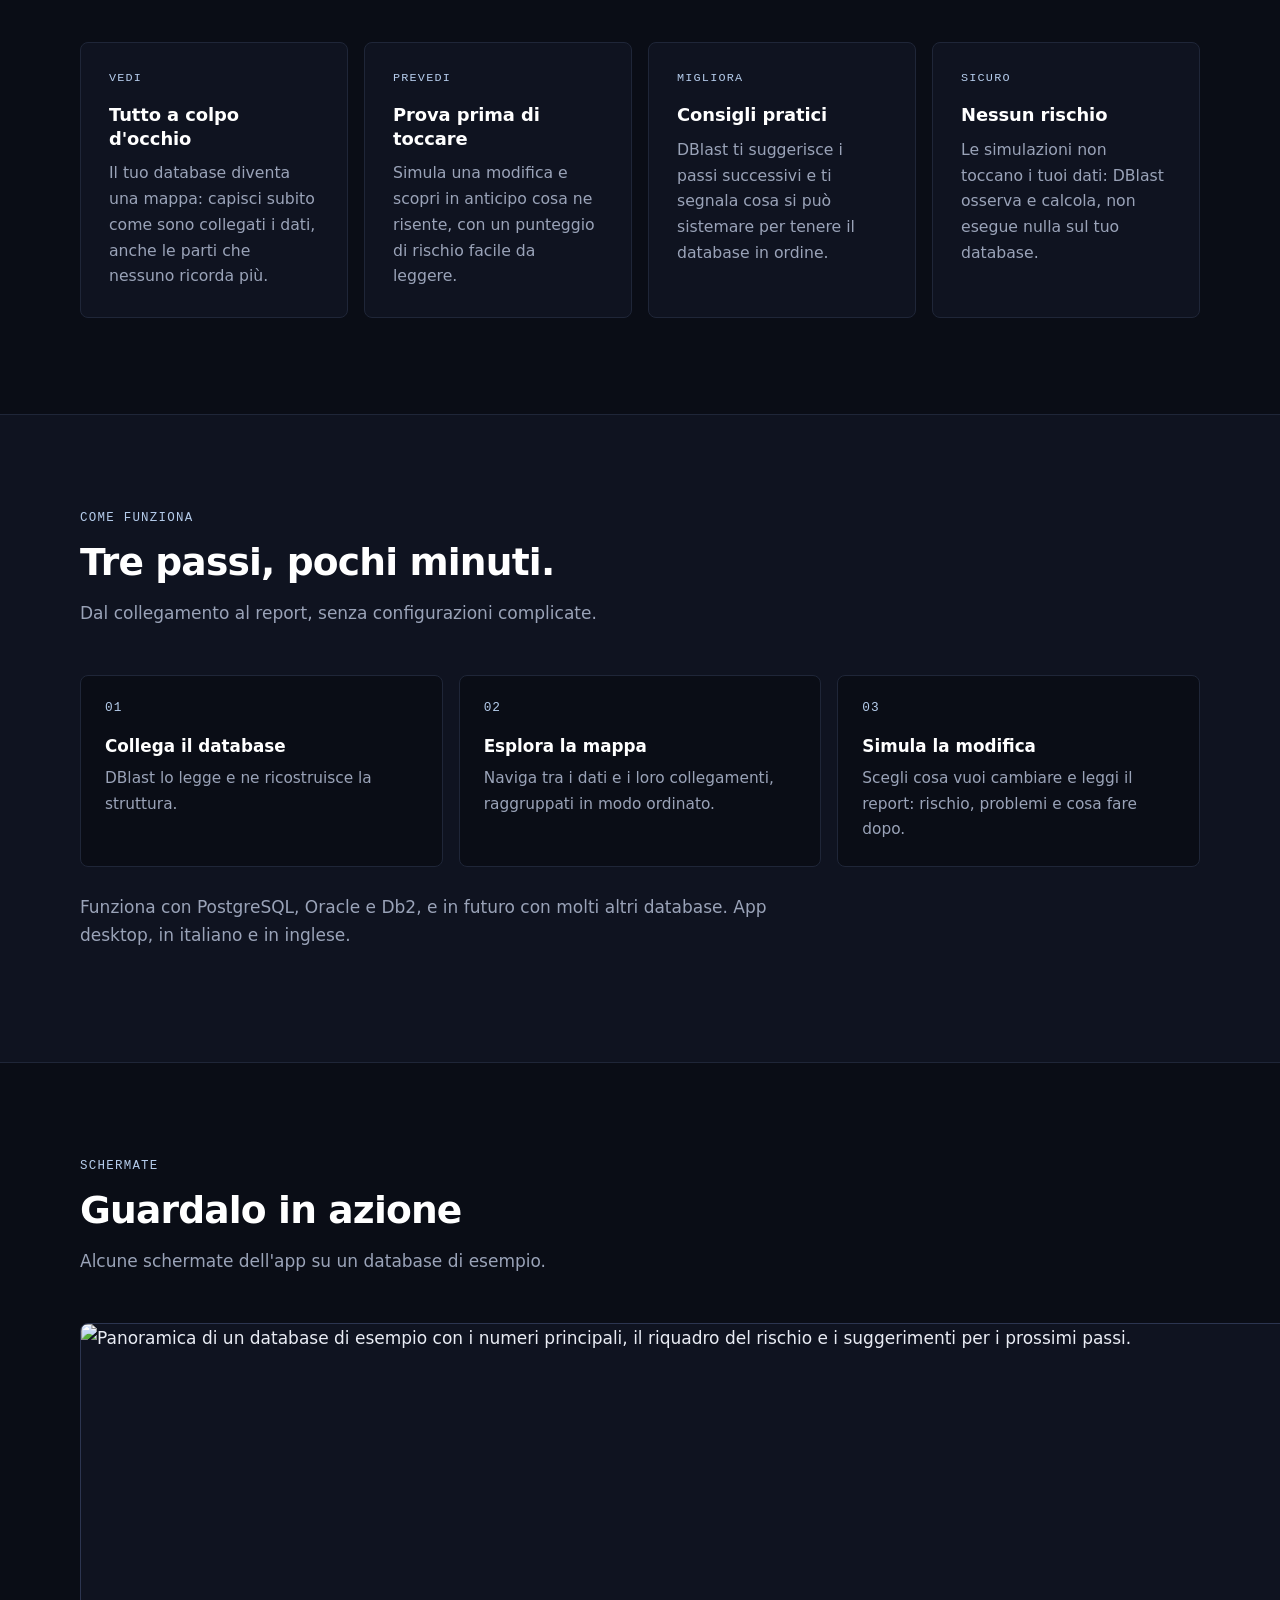
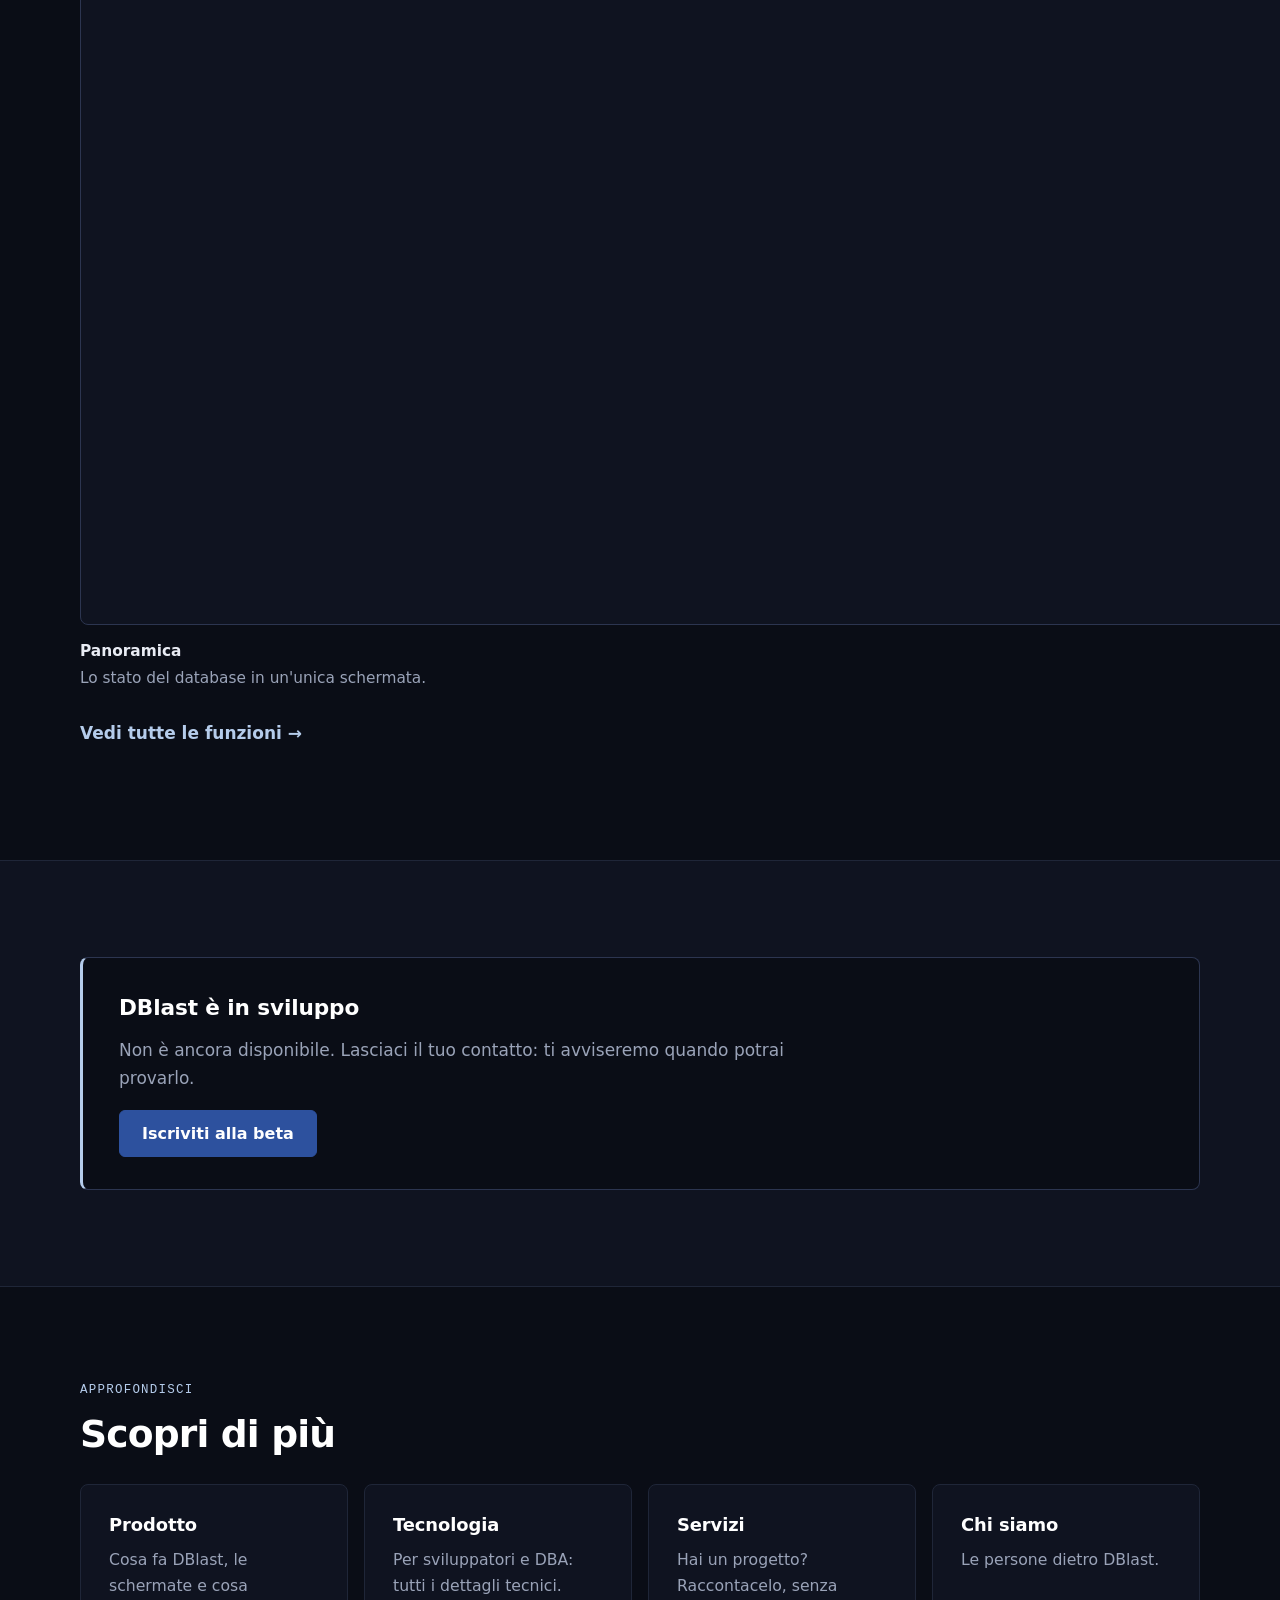
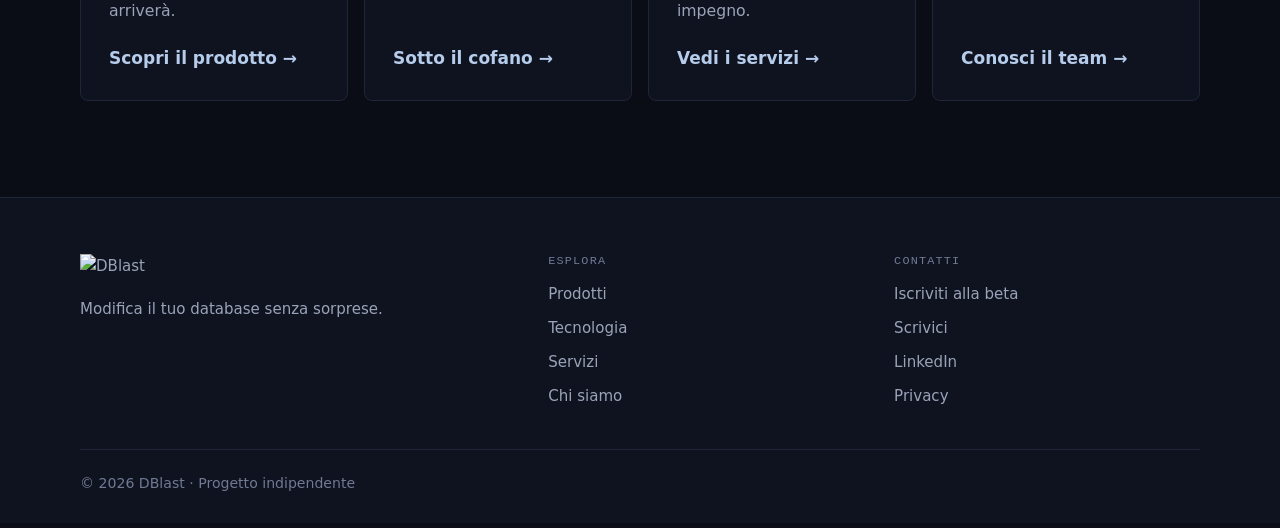
==== commit 3d44027e: "style: stile sobrio, senza effetti decorativi Rimossi gradienti, pallini, spunte, icone in riquadri," ====
--- a/index.html
+++ b/index.html
@@ -77,7 +77,7 @@
 <main id="main">
   <section class="hero">
     <div class="wrap">
-      <p class="eyebrow"><span class="dot"></span>Closed beta in arrivo</p>
+      <p class="eyebrow">Closed beta in arrivo</p>
       <h1>Modifica il tuo database <em>senza sorprese</em>.</h1>
       <p class="lead">DBlast trasforma il tuo database in una mappa chiara e ti dice cosa si rompe prima che tu faccia una modifica. Meno rischi, meno notti passate a sistemare errori.</p>
       <div class="cta">
@@ -102,22 +102,22 @@
       <p class="sub">I database crescono per anni e nessuno ricorda più cosa dipende da cosa. Basta una modifica sbagliata per fermare un'applicazione. DBlast ti aiuta a evitarlo.</p>
       <div class="cards">
         <article class="card">
-          <span class="ico"><svg viewBox="0 0 24 24" aria-hidden="true"><path d="M2 12s3.6-7 10-7 10 7 10 7-3.6 7-10 7S2 12 2 12Z"/><circle cx="12" cy="12" r="3"/></svg></span>
+          <span class="tag">Vedi</span>
           <h3>Tutto a colpo d'occhio</h3>
           <p>Il tuo database diventa una mappa: capisci subito come sono collegati i dati, anche le parti che nessuno ricorda più.</p>
         </article>
         <article class="card">
-          <span class="ico"><svg viewBox="0 0 24 24" aria-hidden="true"><path d="M3 12h4l3-8 4 16 3-8h4"/></svg></span>
+          <span class="tag">Prevedi</span>
           <h3>Prova prima di toccare</h3>
           <p>Simula una modifica e scopri in anticipo cosa ne risente, con un punteggio di rischio facile da leggere.</p>
         </article>
         <article class="card">
-          <span class="ico"><svg viewBox="0 0 24 24" aria-hidden="true"><path d="M12 3l1.8 4.6L18.5 9l-4.7 1.4L12 15l-1.8-4.6L5.5 9l4.7-1.4L12 3Z"/><path d="M19 15l.8 2.2L22 18l-2.2.8L19 21l-.8-2.2L16 18l2.2-.8L19 15Z"/></svg></span>
+          <span class="tag">Migliora</span>
           <h3>Consigli pratici</h3>
           <p>DBlast ti suggerisce i passi successivi e ti segnala cosa si può sistemare per tenere il database in ordine.</p>
         </article>
         <article class="card">
-          <span class="ico"><svg viewBox="0 0 24 24" aria-hidden="true"><path d="M12 3l8 3v6c0 4.5-3.2 8-8 9-4.8-1-8-4.5-8-9V6l8-3Z"/><path d="M9 12l2 2 4-4"/></svg></span>
+          <span class="tag">Sicuro</span>
           <h3>Nessun rischio</h3>
           <p>Le simulazioni non toccano i tuoi dati: DBlast osserva e calcola, non esegue nulla sul tuo database.</p>
         </article>
--- a/style.css
+++ b/style.css
@@ -1,256 +1,220 @@
 /* ==========================================================================
-   DBlast — design system
-   Palette dal logo e dall'app: blu #2d519e, azzurro #b5cceb, navy profondo.
-   L'arancio (#e5673a) è quello dei gruppi/rischio nell'app: solo come accento.
+   DBlast — stile del sito
+   Palette dal logo: blu #2d519e, azzurro #b5cceb, su navy scuro.
+   Linguaggio: piatto, bordi sottili, angoli piccoli, tipografia al centro.
    ========================================================================== */
 :root{
-  --bg:#080a12;
-  --surface:#0e1220;
-  --surface-2:#131930;
-  --line:#1c2338;
-  --line-2:#2a3454;
-  --text:#eaedf5;
+  --bg:#0a0d16;
+  --surface:#0f1320;
+  --surface-2:#141a2a;
+  --line:#1f2638;
+  --line-2:#2c3550;
+  --text:#e9ecf4;
   --muted:#9aa3b8;
-  --faint:#6b7590;
+  --faint:#707a93;
 
   --brand:#2d519e;
-  --brand-hi:#4372d1;
+  --brand-hi:#3a63bd;
   --brand-2:#b5cceb;
-  --brand-glow:rgb(45 81 158 / .35);
-
-  --accent:#e5673a;
+
   --warn:#d9b44a;
   --danger:#ef4b55;
   --ok:#4caf7d;
 
-  --radius:16px;
-  --radius-sm:10px;
-  --max:1160px;
+  --radius:8px;
+  --max:1120px;
   --font:system-ui,-apple-system,"Segoe UI",Roboto,"Helvetica Neue",Arial,sans-serif;
   --mono:ui-monospace,SFMono-Regular,Consolas,Menlo,monospace;
-  --ease:cubic-bezier(.2,.7,.2,1);
 }
 
 *{box-sizing:border-box}
 [hidden]{display:none !important}
 html{scroll-behavior:smooth;scroll-padding-top:88px}
-body{margin:0;min-height:100vh;display:flex;flex-direction:column;background:var(--bg);color:var(--text);font:400 1.0625rem/1.65 var(--font);-webkit-font-smoothing:antialiased;text-rendering:optimizeLegibility}
+body{margin:0;min-height:100vh;display:flex;flex-direction:column;background:var(--bg);color:var(--text);font:400 1.0625rem/1.65 var(--font);-webkit-font-smoothing:antialiased}
 main{flex:1}
 img{max-width:100%;height:auto;display:block}
 a{color:var(--brand-2);text-underline-offset:3px}
 a:hover{color:#fff}
-a:focus-visible,button:focus-visible{outline:2px solid var(--brand-2);outline-offset:3px;border-radius:6px}
-::selection{background:var(--brand);color:#fff}
+a:focus-visible,button:focus-visible{outline:2px solid var(--brand-2);outline-offset:3px;border-radius:4px}
 .wrap{width:min(var(--max),100% - 48px);margin-inline:auto}
-.skip{position:absolute;left:-999px;top:8px;background:var(--brand);color:#fff;padding:8px 14px;border-radius:8px;z-index:20}
+.skip{position:absolute;left:-999px;top:8px;background:var(--brand);color:#fff;padding:8px 14px;border-radius:6px;z-index:20}
 .skip:focus{left:8px}
 
 /* ---------- header ---------- */
-header.top{position:sticky;top:0;z-index:10;background:rgb(8 10 18 / .78);backdrop-filter:saturate(1.4) blur(14px);-webkit-backdrop-filter:saturate(1.4) blur(14px);border-bottom:1px solid var(--line)}
-header.top .wrap{display:flex;align-items:center;gap:28px;height:68px}
+header.top{position:sticky;top:0;z-index:10;background:var(--bg);border-bottom:1px solid var(--line)}
+header.top .wrap{display:flex;align-items:center;gap:32px;height:68px}
 .brand{display:flex;align-items:center;color:var(--text);text-decoration:none;flex:none}
 .brand img{width:auto;height:34px}
 header.top nav{margin-left:auto}
-header.top nav ul{display:flex;gap:4px;list-style:none;margin:0;padding:0}
-header.top nav a{display:block;color:var(--muted);text-decoration:none;font-size:.94rem;font-weight:500;padding:8px 14px;border-radius:99px;transition:color .15s,background .15s}
-header.top nav a:hover{color:var(--text);background:rgb(255 255 255 / .05)}
-header.top nav a[aria-current=page]{color:var(--text);background:rgb(181 204 235 / .12)}
-.btn-sm{padding:9px 18px !important;font-size:.92rem;flex:none}
+header.top nav ul{display:flex;gap:28px;list-style:none;margin:0;padding:0}
+header.top nav a{display:block;color:var(--muted);text-decoration:none;font-size:.95rem;padding:6px 0;border-bottom:2px solid transparent}
+header.top nav a:hover{color:var(--text)}
+header.top nav a[aria-current=page]{color:var(--text);border-bottom-color:var(--brand-2)}
+.btn-sm{padding:9px 16px !important;font-size:.92rem !important;flex:none}
 
 /* ---------- bottoni ---------- */
-.btn{display:inline-flex;align-items:center;justify-content:center;gap:8px;padding:13px 24px;border-radius:12px;font-weight:600;font-size:1rem;line-height:1.2;text-decoration:none;background:var(--brand);color:#fff;border:1px solid rgb(255 255 255 / .1);box-shadow:0 8px 24px -10px var(--brand-glow),inset 0 1px 0 rgb(255 255 255 / .14);transition:background .15s,transform .15s var(--ease),box-shadow .15s,border-color .15s}
-.btn:hover{background:var(--brand-hi);color:#fff;transform:translateY(-1px);box-shadow:0 14px 30px -12px rgb(67 114 209 / .7),inset 0 1px 0 rgb(255 255 255 / .2)}
-.btn.ghost{background:rgb(255 255 255 / .03);border:1px solid var(--line-2);color:var(--text);box-shadow:none}
-.btn.ghost:hover{border-color:var(--brand-2);background:rgb(181 204 235 / .08)}
+.btn{display:inline-flex;align-items:center;justify-content:center;padding:13px 22px;border-radius:6px;font-weight:600;font-size:1rem;line-height:1.2;text-decoration:none;background:var(--brand);color:#fff;border:1px solid var(--brand);transition:background .15s,border-color .15s}
+.btn:hover{background:var(--brand-hi);border-color:var(--brand-hi);color:#fff}
+.btn.ghost{background:transparent;border-color:var(--line-2);color:var(--text)}
+.btn.ghost:hover{border-color:var(--brand-2);background:transparent}
 .cta{display:flex;flex-wrap:wrap;gap:12px;align-items:center}
 
 /* ---------- tipografia ---------- */
-h1,h2,h3{font-weight:750;color:#fff}
-h1{font-size:clamp(2.4rem,5.6vw,4.2rem);line-height:1.04;margin:0 0 22px;letter-spacing:-.035em;max-width:18ch;text-wrap:balance}
-h1 em{font-style:normal;background:linear-gradient(100deg,var(--brand-2),#7fa4e8 60%,var(--brand-hi));-webkit-background-clip:text;background-clip:text;color:transparent}
-h2{font-size:clamp(1.8rem,3.6vw,2.6rem);letter-spacing:-.025em;margin:0 0 14px;line-height:1.12;text-wrap:balance}
-h3{letter-spacing:-.01em}
-.lead{font-size:clamp(1.08rem,1.6vw,1.25rem);color:var(--muted);max-width:58ch;margin:0 0 32px;line-height:1.6}
-.sub{color:var(--muted);max-width:60ch;margin:0 0 48px;font-size:1.08rem}
-.eyebrow{display:inline-flex;align-items:center;gap:10px;margin:0 0 18px;font:600 .75rem var(--mono);letter-spacing:.12em;text-transform:uppercase;color:var(--brand-2)}
-.eyebrow .dot{width:7px;height:7px;border-radius:50%;background:var(--ok);box-shadow:0 0 0 0 rgb(76 175 125 / .6);animation:pulse 2.4s infinite}
-@keyframes pulse{70%{box-shadow:0 0 0 8px rgb(76 175 125 / 0)}100%{box-shadow:0 0 0 0 rgb(76 175 125 / 0)}}
+h1,h2,h3{color:#fff;font-weight:650}
+h1{font-size:clamp(2.4rem,5vw,3.8rem);line-height:1.06;margin:0 0 24px;letter-spacing:-.03em;max-width:20ch;text-wrap:balance}
+h1 em{font-style:normal;color:var(--brand-2)}
+h2{font-size:clamp(1.75rem,3.2vw,2.35rem);letter-spacing:-.022em;margin:0 0 14px;line-height:1.15;text-wrap:balance}
+h3{letter-spacing:-.005em}
+.lead{font-size:clamp(1.08rem,1.5vw,1.22rem);color:var(--muted);max-width:60ch;margin:0 0 32px;line-height:1.6}
+.sub{color:var(--muted);max-width:62ch;margin:0 0 48px}
+.eyebrow{margin:0 0 16px;font:500 .78rem var(--mono);letter-spacing:.1em;text-transform:uppercase;color:var(--brand-2)}
 .note{color:var(--muted);max-width:70ch}
-code{font-family:var(--mono);font-size:.88em;background:var(--surface-2);border:1px solid var(--line);padding:2px 7px;border-radius:6px}
+code{font-family:var(--mono);font-size:.88em;background:var(--surface-2);border:1px solid var(--line);padding:1px 6px;border-radius:4px}
 
 /* ---------- sezioni ---------- */
-section{padding:104px 0}
-.alt{background:linear-gradient(180deg,var(--surface),rgb(14 18 32 / .55));border-block:1px solid var(--line)}
+section{padding:96px 0;border-top:1px solid var(--line)}
+.alt{background:var(--surface)}
+.hero,.page-hero,.form-page{border-top:0}
 
 /* ---------- hero ---------- */
-.hero{position:relative;overflow:hidden;padding:88px 0 0;text-align:center;background:
-  radial-gradient(1000px 520px at 50% -8%,rgb(45 81 158 / .5),transparent 68%),
-  radial-gradient(500px 300px at 88% 20%,rgb(229 103 58 / .07),transparent 70%)}
-.hero::before{content:"";position:absolute;inset:0;background-image:linear-gradient(var(--line) 1px,transparent 1px),linear-gradient(90deg,var(--line) 1px,transparent 1px);background-size:56px 56px;opacity:.35;-webkit-mask-image:radial-gradient(ellipse 70% 60% at 50% 0%,#000,transparent 75%);mask-image:radial-gradient(ellipse 70% 60% at 50% 0%,#000,transparent 75%);pointer-events:none}
-.hero .wrap{position:relative}
-.hero h1{margin-inline:auto}
-.hero .lead{margin-inline:auto}
-.hero .cta{justify-content:center}
-.hero-points{list-style:none;margin:30px 0 0;padding:0;display:flex;flex-wrap:wrap;justify-content:center;gap:10px 26px;color:var(--muted);font-size:.92rem}
-.hero-points li{display:flex;align-items:center;gap:8px}
-.hero-points li::before{content:"";width:14px;height:8px;border-left:2px solid var(--ok);border-bottom:2px solid var(--ok);transform:rotate(-45deg) translate(1px,-2px)}
-.hero .shot{margin-top:64px;border-bottom:0;border-radius:var(--radius) var(--radius) 0 0;max-width:1080px;margin-inline:auto;box-shadow:0 -10px 90px -20px rgb(67 114 209 / .45),0 40px 100px -30px rgb(0 0 0 / .9)}
-.hero .shot img{-webkit-mask-image:linear-gradient(#000 82%,transparent);mask-image:linear-gradient(#000 82%,transparent)}
-
-/* finestra "app": barra superiore con i tre pallini */
-.shot{position:relative;border:1px solid var(--line-2);border-radius:var(--radius);overflow:hidden;background:var(--surface);box-shadow:0 30px 80px -30px rgb(0 0 0 / .85)}
-.shot::before{content:"";display:block;height:32px;border-bottom:1px solid var(--line);background:
-  radial-gradient(circle at 18px 50%,#ef4b55 4px,transparent 5px),
-  radial-gradient(circle at 36px 50%,#d9b44a 4px,transparent 5px),
-  radial-gradient(circle at 54px 50%,#4caf7d 4px,transparent 5px),
-  var(--surface-2)}
+.hero{padding:88px 0 0}
+.hero-points{list-style:none;margin:36px 0 0;padding:0;display:flex;flex-wrap:wrap;gap:8px 32px;color:var(--faint);font:500 .8rem var(--mono);letter-spacing:.04em;text-transform:uppercase}
+.hero .shot{margin-top:64px;border-bottom:0;border-radius:var(--radius) var(--radius) 0 0}
+
+.shot{border:1px solid var(--line-2);border-radius:var(--radius);overflow:hidden;background:var(--surface)}
 
 /* ---------- card ---------- */
-.cards{display:grid;grid-template-columns:repeat(auto-fit,minmax(250px,1fr));gap:20px}
+.cards{display:grid;grid-template-columns:repeat(auto-fit,minmax(250px,1fr));gap:16px}
 .cards.two{grid-template-columns:repeat(auto-fit,minmax(320px,1fr))}
-.card{position:relative;background:linear-gradient(180deg,var(--surface-2),var(--surface));border:1px solid var(--line);border-radius:var(--radius);padding:28px;transition:border-color .2s,transform .25s var(--ease),box-shadow .25s}
-.card:hover{border-color:var(--line-2);transform:translateY(-3px);box-shadow:0 24px 50px -28px rgb(0 0 0 / .9)}
-.card h3{margin:0 0 10px;font-size:1.15rem;line-height:1.3}
-.card p{margin:0;color:var(--muted);font-size:.99rem}
-.card .tag{display:inline-block;margin-bottom:16px;padding:3px 10px;border-radius:99px;background:rgb(181 204 235 / .1);border:1px solid rgb(181 204 235 / .18);font:600 .7rem var(--mono);color:var(--brand-2);letter-spacing:.08em;text-transform:uppercase}
-.ico{display:grid;place-items:center;width:46px;height:46px;margin-bottom:20px;border-radius:12px;background:linear-gradient(145deg,rgb(45 81 158 / .55),rgb(45 81 158 / .15));border:1px solid rgb(181 204 235 / .22);color:var(--brand-2)}
-.ico svg{width:22px;height:22px;fill:none;stroke:currentColor;stroke-width:1.8;stroke-linecap:round;stroke-linejoin:round}
-.alt .card{background:var(--bg);}
-.teasers{display:grid;grid-template-columns:repeat(auto-fit,minmax(240px,1fr));gap:20px}
+.card{background:var(--surface);border:1px solid var(--line);border-radius:var(--radius);padding:28px;transition:border-color .15s}
+.card:hover{border-color:var(--line-2)}
+.alt .card{background:var(--bg)}
+.card h3{margin:0 0 10px;font-size:1.12rem;line-height:1.3}
+.card p{margin:0;color:var(--muted);font-size:.98rem}
+.card .tag{display:block;margin-bottom:18px;font:500 .74rem var(--mono);color:var(--brand-2);letter-spacing:.1em;text-transform:uppercase}
+.teasers{display:grid;grid-template-columns:repeat(auto-fit,minmax(240px,1fr));gap:16px}
 .teasers .card{display:flex;flex-direction:column}
 .teasers .card p{flex:1}
-.teasers .card a.go{margin-top:18px}
+.teasers .card a.go{margin-top:20px}
 
 /* ---------- galleria ---------- */
-.gallery{display:grid;grid-template-columns:repeat(2,1fr);gap:36px 28px}
+.gallery{display:grid;grid-template-columns:repeat(2,1fr);gap:40px 28px}
 .gallery figure{margin:0}
-.gallery figcaption{margin-top:16px;color:var(--muted);font-size:.97rem}
+.gallery figcaption{margin-top:14px;color:var(--muted);font-size:.96rem}
 .gallery figcaption strong{color:var(--text);display:block;margin-bottom:2px}
 
 /* ---------- passaggi ---------- */
-.steps,.flow{list-style:none;margin:0;padding:0;display:grid;grid-template-columns:repeat(auto-fit,minmax(220px,1fr));gap:20px;counter-reset:st}
+.steps,.flow{list-style:none;margin:0;padding:0;display:grid;grid-template-columns:repeat(auto-fit,minmax(220px,1fr));gap:16px;counter-reset:st}
 .flow{margin:0 0 28px}
-.steps li,.flow li{position:relative;background:var(--surface-2);border:1px solid var(--line);border-radius:var(--radius);padding:24px;counter-increment:st}
+.steps li,.flow li{background:var(--surface);border:1px solid var(--line);border-radius:var(--radius);padding:24px;counter-increment:st}
 .alt .steps li,.alt .flow li{background:var(--bg)}
-.steps li::before,.flow li::before{content:counter(st);display:grid;place-items:center;width:34px;height:34px;margin-bottom:16px;border-radius:50%;background:var(--brand);color:#fff;font:700 .85rem var(--mono);box-shadow:0 0 0 5px rgb(45 81 158 / .22)}
-.steps b,.flow b{display:block;margin:0 0 6px;font-size:1.05rem;color:#fff}
-.steps span,.flow span{color:var(--muted);font-size:.96rem;display:block}
+.steps li::before,.flow li::before{content:counter(st,decimal-leading-zero);display:block;margin-bottom:18px;font:500 .8rem var(--mono);letter-spacing:.08em;color:var(--brand-2)}
+.steps b,.flow b{display:block;margin:0 0 6px;font-size:1.05rem;color:#fff;font-weight:600}
+.steps span,.flow span{display:block;color:var(--muted);font-size:.96rem}
 
 /* ---------- stack tecnico ---------- */
-.stack{display:grid;grid-template-columns:repeat(auto-fit,minmax(230px,1fr));gap:20px}
-.stack dl{margin:0;background:var(--surface-2);border:1px solid var(--line);border-radius:var(--radius);padding:22px 24px;border-top:2px solid var(--brand)}
+.stack{display:grid;grid-template-columns:repeat(auto-fit,minmax(230px,1fr));gap:16px}
+.stack dl{margin:0;background:var(--surface);border:1px solid var(--line);border-radius:var(--radius);padding:22px 24px}
 .alt .stack dl{background:var(--bg)}
-.stack dt{font:600 .74rem var(--mono);letter-spacing:.1em;text-transform:uppercase;color:var(--brand-2)}
-.stack dd{margin:8px 0 0;color:var(--text);font-size:1rem}
-
-/* ---------- stato / CTA ---------- */
-.status{position:relative;overflow:hidden;background:
-  radial-gradient(600px 240px at 100% 0%,rgb(45 81 158 / .35),transparent 70%),
-  linear-gradient(180deg,var(--surface-2),var(--surface));
-  border:1px solid var(--line-2);border-radius:20px;padding:40px}
-.status h3{margin:0 0 10px;font-size:1.45rem;display:flex;align-items:center;gap:12px}
-.status h3::before{content:"";flex:none;width:10px;height:10px;border-radius:50%;background:var(--warn);box-shadow:0 0 0 0 rgb(217 180 74 / .6);animation:pulse-w 2.4s infinite}
-@keyframes pulse-w{70%{box-shadow:0 0 0 9px rgb(217 180 74 / 0)}100%{box-shadow:0 0 0 0 rgb(217 180 74 / 0)}}
+.stack dt{font:500 .74rem var(--mono);letter-spacing:.1em;text-transform:uppercase;color:var(--brand-2)}
+.stack dd{margin:8px 0 0;color:var(--text)}
+
+/* ---------- stato ---------- */
+.status{background:var(--surface);border:1px solid var(--line-2);border-left:3px solid var(--brand-2);border-radius:var(--radius);padding:32px 36px}
+.alt .status{background:var(--bg)}
+.status h3{margin:0 0 10px;font-size:1.35rem}
 .status p{margin:0 0 10px;color:var(--muted);max-width:62ch}
 .status p strong{color:var(--text)}
 
 /* ---------- footer ---------- */
 footer{border-top:1px solid var(--line);background:var(--surface);color:var(--muted);font-size:.94rem}
 .foot-grid{display:grid;grid-template-columns:1.4fr repeat(2,1fr);gap:40px;padding:56px 0 40px}
-.foot-brand img{height:32px;width:auto;margin-bottom:14px}
+.foot-brand img{height:30px;width:auto;margin-bottom:14px}
 .foot-brand p{margin:0;max-width:32ch;line-height:1.55}
-footer h4{margin:0 0 14px;font:600 .72rem var(--mono);letter-spacing:.12em;text-transform:uppercase;color:var(--faint)}
+footer h4{margin:0 0 14px;font:500 .74rem var(--mono);letter-spacing:.1em;text-transform:uppercase;color:var(--faint)}
 footer ul{list-style:none;margin:0;padding:0;display:grid;gap:9px}
 footer a{color:var(--muted);text-decoration:none}
 footer a:hover{color:#fff}
 .foot-bottom{display:flex;flex-wrap:wrap;justify-content:space-between;gap:10px;padding:22px 0 28px;border-top:1px solid var(--line);font-size:.88rem;color:var(--faint)}
 
 /* ---------- pagine interne ---------- */
-.page-hero{position:relative;overflow:hidden;padding:88px 0 56px;background:radial-gradient(900px 380px at 15% -20%,rgb(45 81 158 / .4),transparent 70%)}
-.page-hero::before{content:"";position:absolute;inset:0;background-image:linear-gradient(var(--line) 1px,transparent 1px),linear-gradient(90deg,var(--line) 1px,transparent 1px);background-size:56px 56px;opacity:.3;-webkit-mask-image:radial-gradient(ellipse 60% 100% at 10% 0%,#000,transparent 75%);mask-image:radial-gradient(ellipse 60% 100% at 10% 0%,#000,transparent 75%);pointer-events:none}
-.page-hero .wrap{position:relative}
-.page-hero h1{max-width:22ch;font-size:clamp(2.1rem,4.8vw,3.4rem);margin-bottom:18px}
+.page-hero{padding:80px 0 64px;border-bottom:1px solid var(--line)}
+.page-hero h1{max-width:22ch;font-size:clamp(2.1rem,4.4vw,3.2rem);margin-bottom:18px}
 .page-hero .lead{margin-bottom:0}
 .prose{max-width:68ch}
 .prose p{margin:0 0 16px;color:var(--muted)}
 .prose p strong{color:var(--text)}
-.prose h2{font-size:1.4rem;margin:44px 0 12px;letter-spacing:-.015em}
+.prose h2{font-size:1.35rem;margin:44px 0 12px;letter-spacing:-.012em}
 .prose h2:first-child{margin-top:0}
 .list{margin:0;padding-left:1.2em;color:var(--muted)}
 .list li{margin-bottom:8px}
-a.go{font-weight:600;text-decoration:none;display:inline-flex;gap:6px;align-items:center}
-a.go::after{content:"\2192";transition:transform .2s var(--ease)}
-a.go:hover::after{transform:translateX(4px)}
+a.go{font-weight:600;text-decoration:none}
+a.go::after{content:" \2192"}
+a.go:hover{text-decoration:underline}
 
 /* esempi di email */
-.mail{max-width:680px;margin-top:24px;background:var(--surface-2);border:1px solid var(--line);border-radius:var(--radius);padding:22px 26px}
-.mail-label{margin:0 0 12px;font:600 .72rem var(--mono);letter-spacing:.1em;text-transform:uppercase;color:var(--brand-2)}
+.mail{max-width:680px;margin-top:24px;background:var(--surface);border:1px solid var(--line);border-radius:var(--radius);padding:22px 26px}
+.mail-label{margin:0 0 12px;font:500 .74rem var(--mono);letter-spacing:.1em;text-transform:uppercase;color:var(--brand-2)}
 .mail dl{margin:0 0 14px;display:grid;grid-template-columns:auto 1fr;gap:6px 14px}
 .mail dt{color:var(--muted)}
 .mail dd{margin:0;font-weight:600;overflow-wrap:anywhere}
 .mail pre{margin:0;padding-top:14px;border-top:1px solid var(--line);font:.92rem/1.6 var(--mono);white-space:pre-wrap;overflow-wrap:anywhere}
 
 /* team */
-.team{list-style:none;margin:48px 0 0;padding:0;display:grid;grid-template-columns:repeat(4,1fr);gap:20px}
-.member{background:linear-gradient(180deg,var(--surface-2),var(--surface));border:1px solid var(--line);border-radius:var(--radius);padding:28px;transition:border-color .2s,transform .25s var(--ease)}
-.member:hover{border-color:var(--line-2);transform:translateY(-3px)}
-.member h3{margin:18px 0 4px;font-size:1.15rem}
+.team{list-style:none;margin:48px 0 0;padding:0;display:grid;grid-template-columns:repeat(4,1fr);gap:16px}
+.member{background:var(--surface);border:1px solid var(--line);border-radius:var(--radius);padding:28px}
+.member h3{margin:18px 0 4px;font-size:1.12rem}
 .member p{margin:0;color:var(--muted);font-size:.96rem}
-.member .role{color:var(--brand-2);font:600 .72rem var(--mono);letter-spacing:.06em;text-transform:uppercase;margin-bottom:12px}
-.avatar{display:flex;align-items:center;justify-content:center;width:60px;height:60px;border-radius:50%;background:linear-gradient(145deg,var(--brand-hi),var(--brand));color:#fff;box-shadow:0 0 0 4px rgb(181 204 235 / .14);font:700 1.1rem var(--font);letter-spacing:.04em}
+.member .role{color:var(--brand-2);font:500 .72rem var(--mono);letter-spacing:.06em;text-transform:uppercase;margin-bottom:12px}
+.avatar{display:flex;align-items:center;justify-content:center;width:44px;height:44px;border-radius:6px;background:var(--surface-2);border:1px solid var(--line-2);color:var(--brand-2);font:600 .9rem var(--mono);letter-spacing:.06em}
 
 /* ---------- moduli ---------- */
 .visually-hidden{position:absolute;width:1px;height:1px;padding:0;margin:-1px;overflow:hidden;clip:rect(0 0 0 0);white-space:nowrap;border:0}
-.form-page{padding:80px 0 104px;background:
-  radial-gradient(900px 480px at 85% 0%,rgb(45 81 158 / .38),transparent 70%),
-  radial-gradient(500px 320px at 0% 100%,rgb(45 81 158 / .14),transparent 70%)}
-.fp-grid{display:grid;grid-template-columns:minmax(0,1fr) minmax(0,480px);grid-template-areas:"head card" "more card";grid-template-rows:auto 1fr;column-gap:72px;align-items:start}
+.form-page{padding:80px 0 104px}
+.fp-grid{display:grid;grid-template-columns:minmax(0,1fr) minmax(0,480px);grid-template-areas:"head card" "more card";grid-template-rows:auto 1fr;column-gap:80px;align-items:start}
 .fp-head{grid-area:head}
 .form-card{grid-area:card}
 .fp-more{grid-area:more}
-.form-page h1{margin-top:0;font-size:clamp(2.2rem,4.8vw,3.4rem)}
+.form-page h1{margin-top:0;font-size:clamp(2.2rem,4.6vw,3.3rem)}
 .form-page .lead{margin-bottom:40px}
 
-.signup-steps{list-style:none;margin:0 0 28px;padding:0;display:grid;gap:4px;counter-reset:ss}
-.signup-steps li{position:relative;padding:0 0 26px 56px;counter-increment:ss}
-.signup-steps li::before{content:counter(ss);position:absolute;left:0;top:0;width:38px;height:38px;border-radius:50%;display:grid;place-items:center;font:700 .88rem var(--mono);color:#fff;background:var(--brand);box-shadow:0 0 0 5px rgb(45 81 158 / .22)}
-.signup-steps li:not(:last-child)::after{content:"";position:absolute;left:18.5px;top:46px;bottom:6px;width:1px;background:linear-gradient(var(--line-2),transparent)}
-.signup-steps b{display:block;padding-top:7px;color:#fff}
+.signup-steps{list-style:none;margin:0 0 28px;padding:0;counter-reset:ss;border-top:1px solid var(--line)}
+.signup-steps li{display:grid;grid-template-columns:44px 1fr;padding:20px 0;border-bottom:1px solid var(--line);counter-increment:ss}
+.signup-steps li::before{content:counter(ss,decimal-leading-zero);grid-row:span 2;font:500 .8rem var(--mono);letter-spacing:.08em;color:var(--brand-2);padding-top:3px}
+.signup-steps b{color:#fff;font-weight:600}
 .signup-steps span{color:var(--muted);font-size:.97rem}
 
-.form-card{position:relative;background:linear-gradient(180deg,rgb(24 31 54 / .96),rgb(14 18 32 / .96));border:1px solid var(--line-2);border-radius:24px;padding:36px;box-shadow:0 50px 100px -40px rgb(0 0 0 / .95),0 0 80px -30px var(--brand-glow)}
-.form-card::before{content:"";position:absolute;inset:-1px;border-radius:inherit;padding:1px;background:linear-gradient(160deg,rgb(181 204 235 / .5),transparent 40%);-webkit-mask:linear-gradient(#000 0 0) content-box,linear-gradient(#000 0 0);-webkit-mask-composite:xor;mask-composite:exclude;pointer-events:none}
+.form-card{background:var(--surface);border:1px solid var(--line-2);border-radius:12px;padding:36px}
 .form{display:grid;gap:24px}
-.form-head h2{font-size:1.5rem;margin:0 0 4px}
+.form-head h2{font-size:1.45rem;margin:0 0 4px}
 .form-head p{margin:0;color:var(--muted);font-size:.96rem}
 .field{display:grid;gap:8px;margin:0;padding:0;border:0;min-width:0}
 .field>label,.field legend{font-weight:600;font-size:.94rem;color:var(--text)}
 .field legend{padding:0;margin-bottom:10px;display:flex;justify-content:space-between;width:100%}
 .opt{font:500 .7rem var(--mono);letter-spacing:.08em;text-transform:uppercase;color:var(--faint);align-self:center}
 
-.form input[type=text],.form input[type=email],.form textarea{width:100%;height:50px;padding:0 16px;border-radius:12px;border:1px solid var(--line-2);background:var(--bg);color:var(--text);font:inherit;font-size:1rem;transition:border-color .15s,box-shadow .15s,background .15s}
-.form input[type=text]:hover,.form input[type=email]:hover,.form textarea:hover{border-color:#3a4670}
-.form input[type=text]:focus,.form input[type=email]:focus,.form textarea:focus{outline:none;border-color:var(--brand-2);box-shadow:0 0 0 4px rgb(181 204 235 / .16);background:#0a0d18}
+.form input[type=text],.form input[type=email],.form textarea{width:100%;height:48px;padding:0 14px;border-radius:6px;border:1px solid var(--line-2);background:var(--bg);color:var(--text);font:inherit;font-size:1rem;transition:border-color .15s,box-shadow .15s}
+.form input[type=text]:hover,.form input[type=email]:hover,.form textarea:hover{border-color:#3d4868}
+.form input[type=text]:focus,.form input[type=email]:focus,.form textarea:focus{outline:none;border-color:var(--brand-2);box-shadow:0 0 0 3px rgb(181 204 235 / .16)}
 .form ::placeholder{color:var(--faint)}
 .form [aria-invalid=true]{border-color:var(--danger) !important}
-.form input[type=text][aria-invalid=true]:focus,.form input[type=email][aria-invalid=true]:focus,.form textarea[aria-invalid=true]:focus{box-shadow:0 0 0 4px rgb(239 75 85 / .2)}
+.form input[type=text][aria-invalid=true]:focus,.form input[type=email][aria-invalid=true]:focus,.form textarea[aria-invalid=true]:focus{box-shadow:0 0 0 3px rgb(239 75 85 / .2)}
 .field-error{margin:0;color:#ff8a92;font-size:.86rem;display:none}
 .field-error:not(:empty){display:block}
 
 .chips{display:flex;flex-wrap:wrap;gap:8px;margin-bottom:10px}
 .chip{position:relative;cursor:pointer}
 .chip input{position:absolute;opacity:0;inset:0;margin:0;cursor:pointer}
-.chip span{display:inline-flex;align-items:center;gap:6px;padding:9px 16px;border-radius:99px;border:1px solid var(--line-2);background:var(--bg);color:var(--muted);font-size:.92rem;font-weight:500;transition:border-color .15s,background .15s,color .15s;user-select:none}
-.chip:hover span{border-color:#3a4670;color:var(--text)}
-.chip input:checked+span{background:rgb(45 81 158 / .4);border-color:var(--brand-2);color:#fff}
-.chip input:checked+span::before{content:"";width:9px;height:5px;border-left:2px solid var(--brand-2);border-bottom:2px solid var(--brand-2);transform:rotate(-45deg) translate(1px,-1px)}
+.chip span{display:inline-flex;align-items:center;padding:9px 14px;border-radius:6px;border:1px solid var(--line-2);background:var(--bg);color:var(--muted);font-size:.92rem;font-weight:500;transition:border-color .15s,background .15s,color .15s;user-select:none}
+.chip:hover span{border-color:#3d4868;color:var(--text)}
+.chip input:checked+span{background:var(--brand);border-color:var(--brand);color:#fff}
 .chip input:focus-visible+span{outline:2px solid var(--brand-2);outline-offset:2px}
 .chip input:disabled{cursor:not-allowed}
 .chip input:disabled+span{opacity:.45;border-color:var(--line);color:var(--muted)}
 
 .consents{display:grid;gap:14px;border-top:1px solid var(--line);padding-top:22px}
 .tick{display:flex;gap:12px;align-items:flex-start;color:var(--muted);font-size:.93rem;line-height:1.5;cursor:pointer;font-weight:400 !important}
-.tick input{appearance:none;-webkit-appearance:none;flex:none;width:20px;height:20px;margin:1px 0 0;border:1.5px solid #3a4670;border-radius:6px;background:var(--bg);display:grid;place-items:center;cursor:pointer;transition:background .15s,border-color .15s}
+.tick input{appearance:none;-webkit-appearance:none;flex:none;width:20px;height:20px;margin:1px 0 0;border:1.5px solid #3d4868;border-radius:4px;background:var(--bg);display:grid;place-items:center;cursor:pointer;transition:background .15s,border-color .15s}
 .tick input::before{content:"";width:9px;height:5px;border-left:2px solid #fff;border-bottom:2px solid #fff;transform:rotate(-45deg) translate(1px,-1px) scale(0);transition:transform .12s}
 .tick input:checked{background:var(--brand);border-color:var(--brand)}
 .tick input:checked::before{transform:rotate(-45deg) translate(1px,-1px) scale(1)}
@@ -258,9 +222,8 @@
 .tick input:focus-visible{outline:2px solid var(--brand-2);outline-offset:2px}
 .tick a{color:var(--brand-2)}
 
-.btn-submit{width:100%;height:54px;display:flex;align-items:center;justify-content:center;gap:10px;font:inherit;font-weight:600;font-size:1.02rem;cursor:pointer}
+.btn-submit{width:100%;height:52px;display:flex;align-items:center;justify-content:center;gap:10px;font:inherit;font-weight:600;font-size:1.02rem;cursor:pointer}
 .btn-submit span::after{content:" \2192"}
-.btn-submit:active{transform:translateY(1px)}
 .btn-submit:disabled{cursor:wait;opacity:.85}
 .btn-submit.loading span::after{content:""}
 .btn-submit.loading::before{content:"";width:16px;height:16px;border-radius:50%;border:2px solid rgb(255 255 255 / .35);border-top-color:#fff;animation:spin .7s linear infinite}
@@ -271,11 +234,11 @@
 .hp{position:absolute;left:-9999px;width:1px;height:1px;overflow:hidden}
 
 /* moduli: elementi aggiuntivi (contatti) */
-.form textarea{height:auto;min-height:160px;padding:14px 16px;resize:vertical;line-height:1.55}
+.form textarea{height:auto;min-height:160px;padding:12px 14px;resize:vertical;line-height:1.55}
 .chip input[aria-invalid=true]+span{border-color:var(--danger)}
 .form-row{display:grid;grid-template-columns:1fr 1fr;gap:14px}
 .support-extra .field>label{font-weight:500;color:var(--muted);font-size:.9rem}
-.support-extra{display:grid;gap:14px;padding:18px;border:1px dashed var(--line-2);border-radius:14px}
+.support-extra{display:grid;gap:14px;padding:18px;border:1px dashed var(--line-2);border-radius:8px}
 .support-extra>p{margin:0;font-size:.88rem;color:var(--muted)}
 .form:has(input[name=tipo]:checked):not(:has(input[name=tipo][value=supporto]:checked)) .support-extra{display:none}
 .form:not(:has(input[name=tipo]:checked)) .support-extra{display:none}
@@ -283,14 +246,18 @@
 .form-note a{color:var(--brand-2)}
 .form-success{text-align:center;padding:24px 8px}
 .form-success:focus{outline:none}
-.form-success .ok-icon{width:56px;height:56px;margin:0 auto 18px;border-radius:50%;display:grid;place-items:center;background:rgb(76 175 125 / .15);border:1px solid rgb(76 175 125 / .5)}
-.form-success .ok-icon::before{content:"";width:16px;height:8px;border-left:2.5px solid var(--ok);border-bottom:2.5px solid var(--ok);transform:rotate(-45deg) translate(1px,-2px)}
+.form-success .ok-icon{width:52px;height:52px;margin:0 auto 18px;border-radius:50%;display:grid;place-items:center;border:1px solid var(--line-2)}
+.form-success .ok-icon::before{content:"";width:16px;height:8px;border-left:2.5px solid var(--brand-2);border-bottom:2.5px solid var(--brand-2);transform:rotate(-45deg) translate(1px,-2px)}
 .form-success h2{font-size:1.4rem;margin:0 0 8px}
 .form-success p{color:var(--muted);margin:0 0 22px}
 .side-info{display:grid;gap:28px;max-width:46ch}
 .side-info h3{margin:0 0 6px;font-size:1.05rem}
 .side-info p{margin:0;color:var(--muted);font-size:.97rem}
 
+/* ritmo verticale */
+h2+.cards,h2+.teasers,h2+.gallery,h2+.stack,h2+.status,h2+.steps,h2+.flow{margin-top:36px}
+.page-hero+section{border-top:0}
+
 /* ---------- responsive ---------- */
 @media (max-width:1000px){
   .team{grid-template-columns:repeat(2,1fr)}
@@ -304,31 +271,27 @@
 }
 @media (max-width:760px){
   .wrap{width:min(var(--max),100% - 32px)}
-  header.top .wrap{flex-wrap:wrap;height:auto;padding:12px 0 8px;gap:8px 12px}
+  header.top .wrap{flex-wrap:wrap;height:auto;padding:12px 0 6px;gap:6px 12px}
   .brand{margin-right:auto}
-  header.top nav{order:3;width:100%;margin:0 -6px}
-  header.top nav ul{gap:2px;flex-wrap:wrap}
-  header.top nav a{padding:7px 12px;font-size:.92rem}
-  section{padding:68px 0}
+  header.top nav{order:3;width:100%}
+  header.top nav ul{gap:2px 20px;flex-wrap:wrap}
+  header.top nav a{padding:8px 0;font-size:.92rem}
+  section{padding:64px 0}
   .hero{padding-top:56px}
   .hero .shot{margin-top:44px}
-  .page-hero{padding:56px 0 36px}
+  .page-hero{padding:56px 0 44px}
   .gallery{grid-template-columns:1fr}
-  .status{padding:28px 24px}
+  .status{padding:24px}
 }
 @media (max-width:560px){
   .team{grid-template-columns:1fr}
   .form-row{grid-template-columns:1fr}
   .form-page{padding:48px 0 64px}
-  .form-card{padding:26px 20px;border-radius:18px}
+  .form-card{padding:26px 20px;border-radius:10px}
   .foot-grid{grid-template-columns:1fr;gap:28px;padding:44px 0 32px}
 }
 @media (prefers-reduced-motion:reduce){
   html{scroll-behavior:auto}
-  *,*::before,*::after{animation-duration:.001ms !important;animation-iteration-count:1 !important;transition:none !important}
-  .btn-submit.loading::before{animation:spin 2s linear infinite !important}
-}
-
-/* ritmo verticale */
-h2+.cards,h2+.teasers,h2+.gallery,h2+.stack,h2+.status,h2+.steps,h2+.flow{margin-top:36px}
-.page-hero+section{padding-top:56px}
+  *,*::before,*::after{transition:none !important}
+  .btn-submit.loading::before{animation-duration:2s}
+}
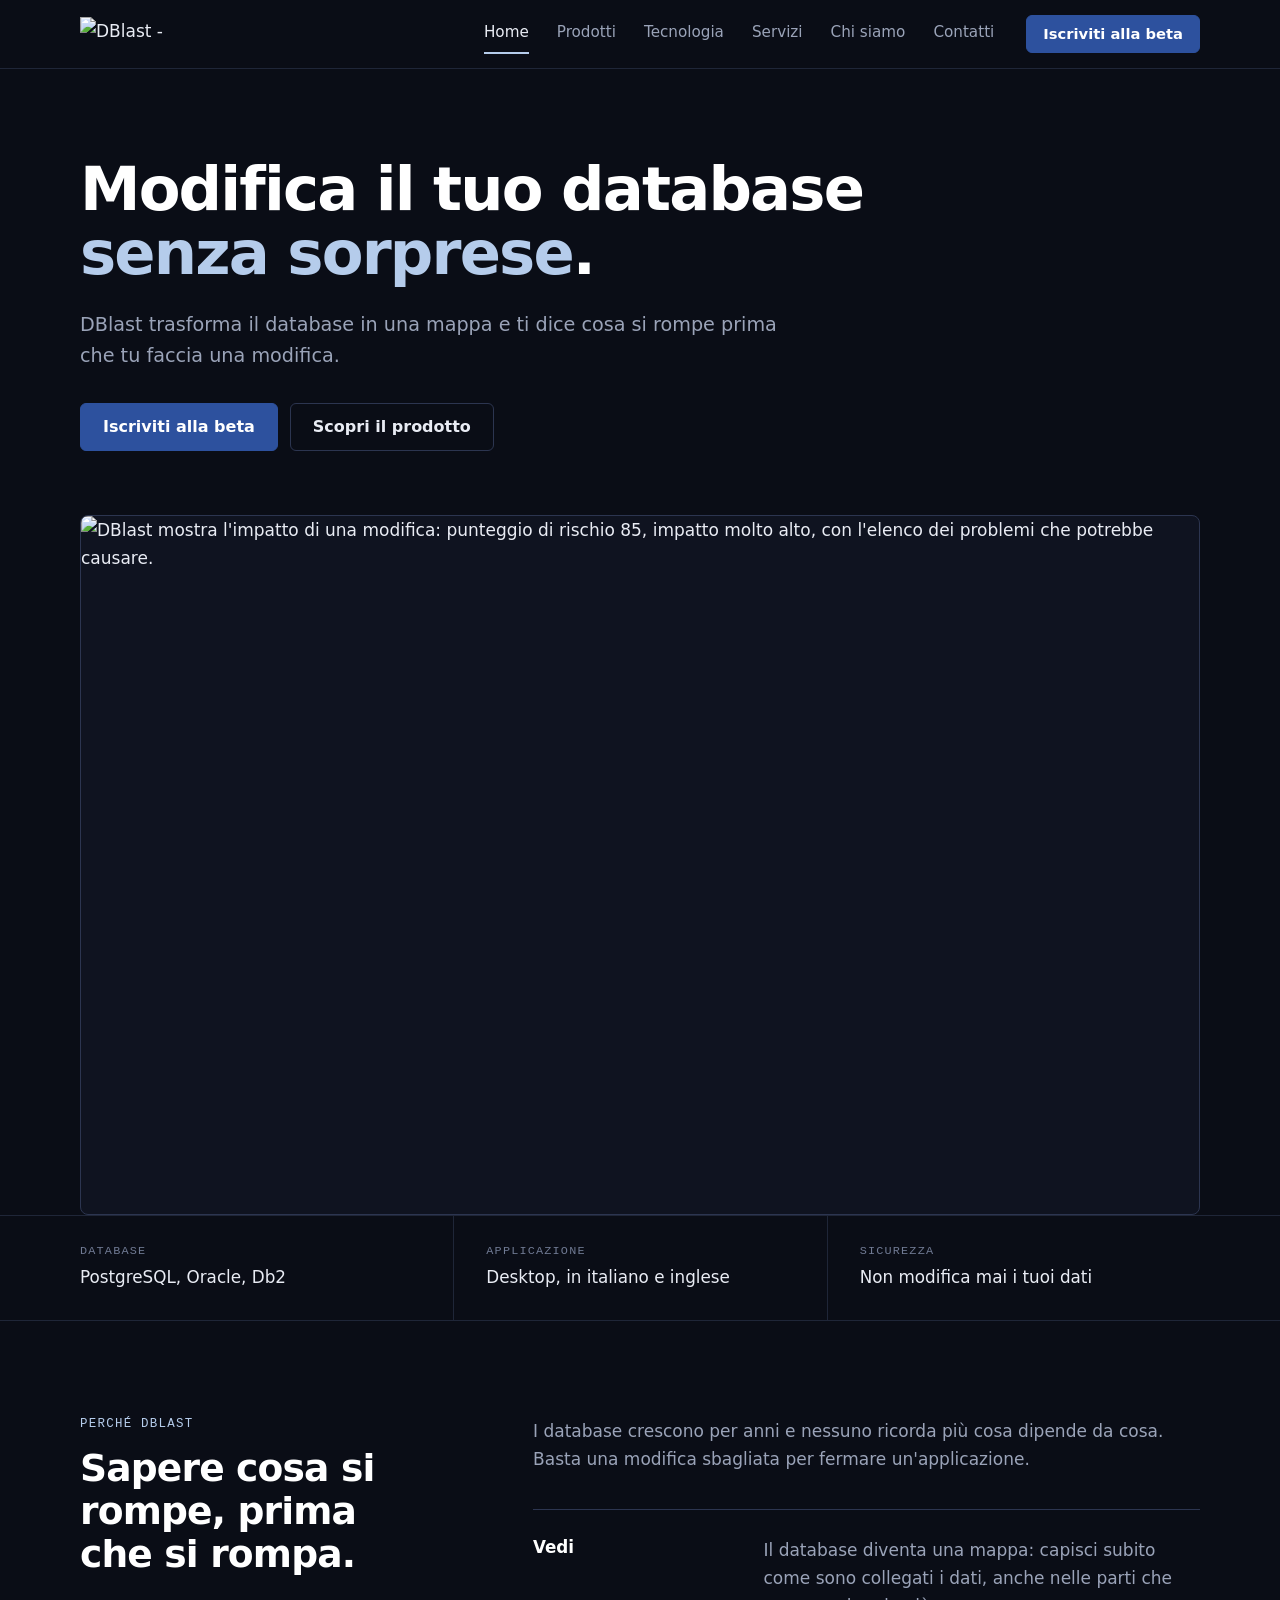
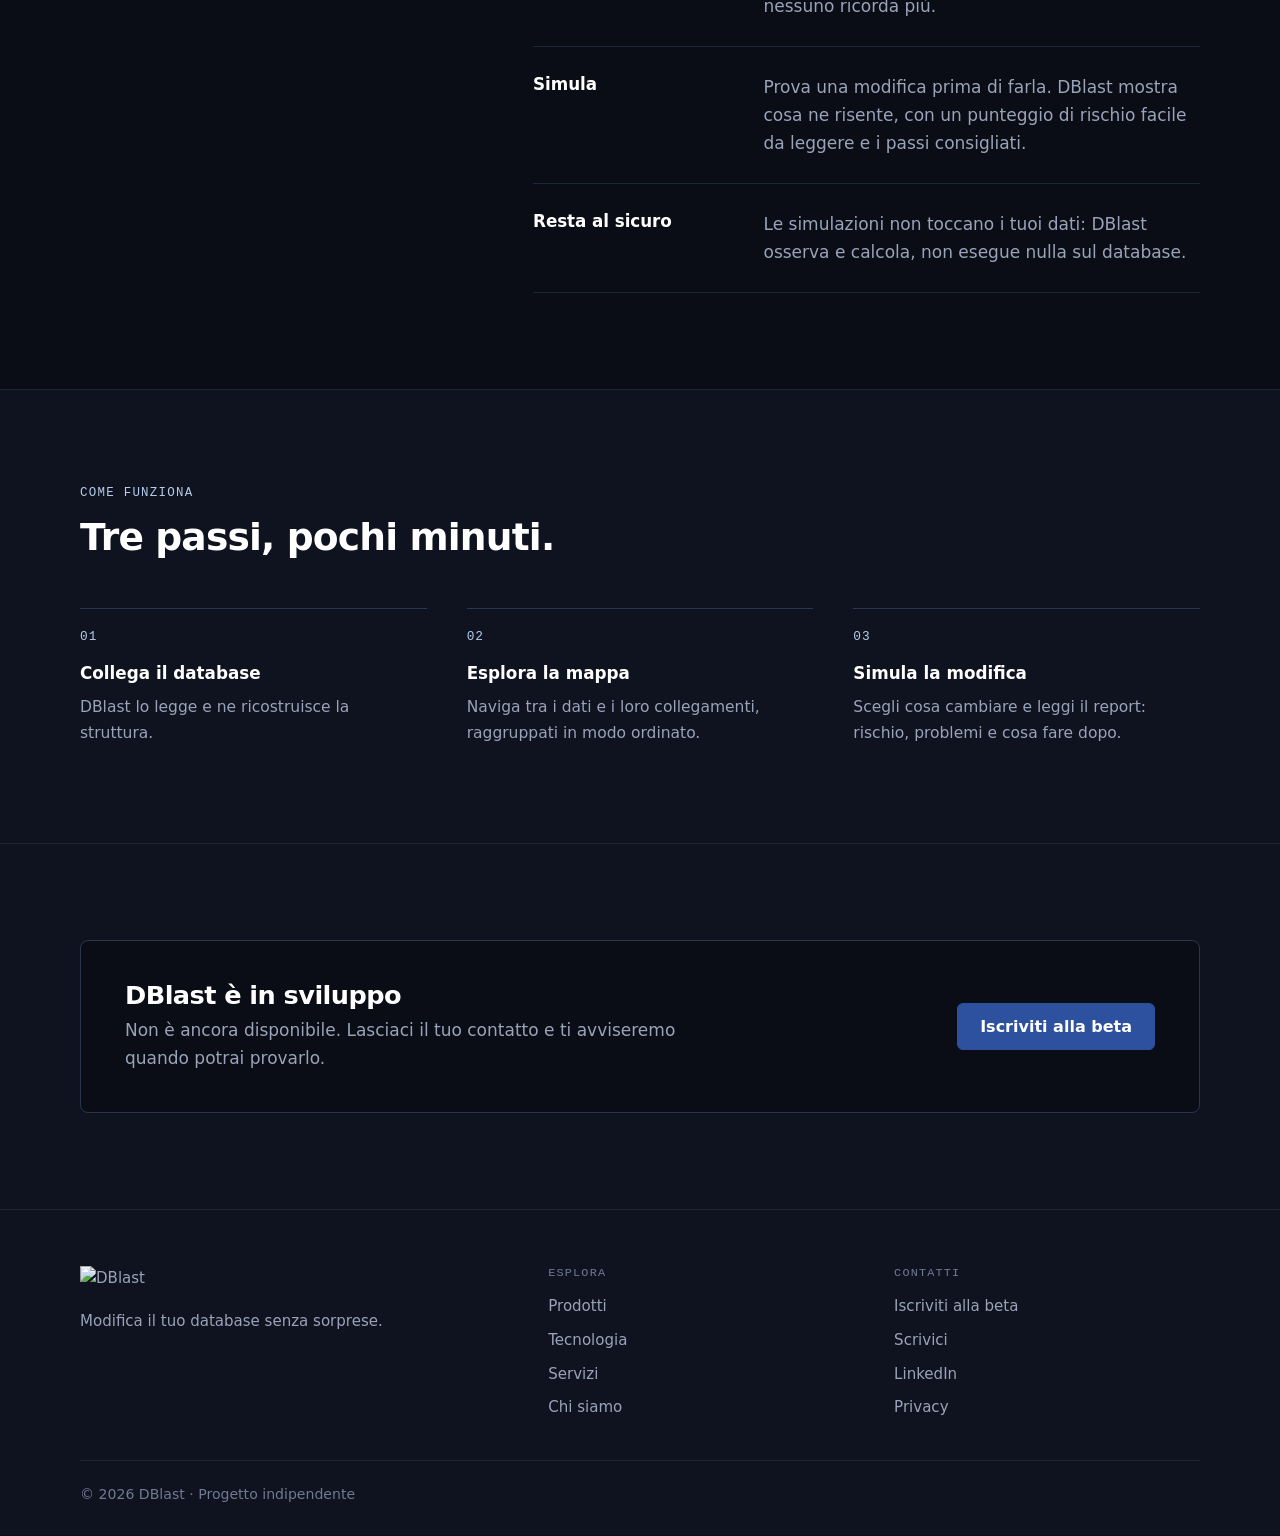
==== commit edc6dd92: "ux: riorganizzazione dei contenuti e del layout di tutte le pagine Sezioni a due colonne, elenchi a " ====
--- a/index.html
+++ b/index.html
@@ -20,7 +20,7 @@
 <meta property="og:image" content="https://www.dblast.it/assets/risk.png">
 <meta property="og:locale" content="it_IT">
 <meta name="twitter:card" content="summary_large_image">
-<link rel="stylesheet" href="style.css?v=6">
+<link rel="stylesheet" href="style.css?v=7">
 <script type="application/ld+json">
 {
   "@context": "https://schema.org",
@@ -77,108 +77,65 @@
 <main id="main">
   <section class="hero">
     <div class="wrap">
-      <p class="eyebrow">Closed beta in arrivo</p>
       <h1>Modifica il tuo database <em>senza sorprese</em>.</h1>
-      <p class="lead">DBlast trasforma il tuo database in una mappa chiara e ti dice cosa si rompe prima che tu faccia una modifica. Meno rischi, meno notti passate a sistemare errori.</p>
+      <p class="lead">DBlast trasforma il database in una mappa e ti dice cosa si rompe prima che tu faccia una modifica.</p>
       <div class="cta">
         <a class="btn" href="iscrizione">Iscriviti alla beta</a>
-        <a class="btn ghost" href="#come-funziona">Scopri come funziona</a>
+        <a class="btn ghost" href="prodotti">Scopri il prodotto</a>
       </div>
-      <ul class="hero-points" aria-label="In breve">
-        <li>PostgreSQL, Oracle e Db2</li>
-        <li>Non modifica mai i tuoi dati</li>
-        <li>App desktop in italiano e inglese</li>
-      </ul>
-      <div class="shot">
-        <img src="assets/risk.png" width="1440" height="900" alt="DBlast mostra l'impatto di una modifica: punteggio di rischio 85, impatto molto alto, con l'elenco dei problemi che potrebbe causare.">
-      </div>
+      <div class="shot"><img src="assets/risk.png" width="1440" height="900" alt="DBlast mostra l'impatto di una modifica: punteggio di rischio 85, impatto molto alto, con l'elenco dei problemi che potrebbe causare."></div>
+    </div>
+  </section>
+
+  <section class="facts-sec">
+    <div class="wrap">
+      <dl class="facts">
+        <div><dt>Database</dt><dd>PostgreSQL, Oracle, Db2</dd></div>
+        <div><dt>Applicazione</dt><dd>Desktop, in italiano e inglese</dd></div>
+        <div><dt>Sicurezza</dt><dd>Non modifica mai i tuoi dati</dd></div>
+      </dl>
     </div>
   </section>
 
   <section id="perche">
-    <div class="wrap">
-      <p class="eyebrow">Perché DBlast</p>
-      <h2>Sapere cosa si rompe, prima che si rompa.</h2>
-      <p class="sub">I database crescono per anni e nessuno ricorda più cosa dipende da cosa. Basta una modifica sbagliata per fermare un'applicazione. DBlast ti aiuta a evitarlo.</p>
-      <div class="cards">
-        <article class="card">
-          <span class="tag">Vedi</span>
-          <h3>Tutto a colpo d'occhio</h3>
-          <p>Il tuo database diventa una mappa: capisci subito come sono collegati i dati, anche le parti che nessuno ricorda più.</p>
-        </article>
-        <article class="card">
-          <span class="tag">Prevedi</span>
-          <h3>Prova prima di toccare</h3>
-          <p>Simula una modifica e scopri in anticipo cosa ne risente, con un punteggio di rischio facile da leggere.</p>
-        </article>
-        <article class="card">
-          <span class="tag">Migliora</span>
-          <h3>Consigli pratici</h3>
-          <p>DBlast ti suggerisce i passi successivi e ti segnala cosa si può sistemare per tenere il database in ordine.</p>
-        </article>
-        <article class="card">
-          <span class="tag">Sicuro</span>
-          <h3>Nessun rischio</h3>
-          <p>Le simulazioni non toccano i tuoi dati: DBlast osserva e calcola, non esegue nulla sul tuo database.</p>
-        </article>
+    <div class="wrap split">
+      <div class="split-head">
+        <p class="eyebrow">Perché DBlast</p>
+        <h2>Sapere cosa si rompe, prima che si rompa.</h2>
+      </div>
+      <div class="split-body">
+        <p class="sub">I database crescono per anni e nessuno ricorda più cosa dipende da cosa. Basta una modifica sbagliata per fermare un'applicazione.</p>
+        <div class="rows">
+      <div class="row"><h3>Vedi</h3><p>Il database diventa una mappa: capisci subito come sono collegati i dati, anche nelle parti che nessuno ricorda più.</p></div>
+      <div class="row"><h3>Simula</h3><p>Prova una modifica prima di farla. DBlast mostra cosa ne risente, con un punteggio di rischio facile da leggere e i passi consigliati.</p></div>
+      <div class="row"><h3>Resta al sicuro</h3><p>Le simulazioni non toccano i tuoi dati: DBlast osserva e calcola, non esegue nulla sul database.</p></div>
+        </div>
       </div>
     </div>
   </section>
 
   <section id="come-funziona" class="alt">
     <div class="wrap">
-      <p class="eyebrow">Come funziona</p>
-      <h2>Tre passi, pochi minuti.</h2>
-      <p class="sub">Dal collegamento al report, senza configurazioni complicate.</p>
+      <div class="sec-head">
+        <p class="eyebrow">Come funziona</p>
+        <h2>Tre passi, pochi minuti.</h2>
+      </div>
       <ol class="steps">
         <li><b>Collega il database</b><span>DBlast lo legge e ne ricostruisce la struttura.</span></li>
         <li><b>Esplora la mappa</b><span>Naviga tra i dati e i loro collegamenti, raggruppati in modo ordinato.</span></li>
-        <li><b>Simula la modifica</b><span>Scegli cosa vuoi cambiare e leggi il report: rischio, problemi e cosa fare dopo.</span></li>
+        <li><b>Simula la modifica</b><span>Scegli cosa cambiare e leggi il report: rischio, problemi e cosa fare dopo.</span></li>
       </ol>
-      <p class="note" style="margin-top:26px">Funziona con PostgreSQL, Oracle e Db2, e in futuro con molti altri database. App desktop, in italiano e in inglese.</p>
-    </div>
-  </section>
-
-  <section id="schermate">
-    <div class="wrap">
-      <p class="eyebrow">Schermate</p>
-      <h2>Guardalo in azione</h2>
-      <p class="sub">Alcune schermate dell'app su un database di esempio.</p>
-      <div class="gallery">
-        <figure>
-          <div class="shot"><img loading="lazy" src="assets/overview.png" width="1440" height="900" alt="Panoramica di un database di esempio con i numeri principali, il riquadro del rischio e i suggerimenti per i prossimi passi."></div>
-          <figcaption><strong>Panoramica</strong>Lo stato del database in un'unica schermata.</figcaption>
-        </figure>
-        <figure>
-          <div class="shot"><img loading="lazy" src="assets/graph.png" width="1440" height="900" alt="Mappa del database con due gruppi di tabelle colorati e i collegamenti tra loro."></div>
-          <figcaption><strong>La mappa</strong>I dati raggruppati e collegati, da esplorare con un clic.</figcaption>
-        </figure>
-      </div>
-      <p style="margin-top:28px"><a class="go" href="prodotti">Vedi tutte le funzioni</a></p>
     </div>
   </section>
 
   <section class="alt">
     <div class="wrap">
-      <div class="status">
-        <h3>DBlast è in sviluppo</h3>
-        <p>Non è ancora disponibile. Lasciaci il tuo contatto: ti avviseremo quando potrai provarlo.</p>
-        <div class="cta" style="margin-top:18px">
-          <a class="btn" href="iscrizione">Iscriviti alla beta</a>
+      <div class="band">
+        <div>
+          <h2>DBlast è in sviluppo</h2>
+          <p>Non è ancora disponibile. Lasciaci il tuo contatto e ti avviseremo quando potrai provarlo.</p>
         </div>
-      </div>
-    </div>
-  </section>
-
-  <section>
-    <div class="wrap">
-      <p class="eyebrow">Approfondisci</p>
-      <h2>Scopri di più</h2>
-      <div class="teasers" style="margin-top:28px">
-        <article class="card"><h3>Prodotto</h3><p>Cosa fa DBlast, le schermate e cosa arriverà.</p><a class="go" href="prodotti">Scopri il prodotto</a></article>
-        <article class="card"><h3>Tecnologia</h3><p>Per sviluppatori e DBA: tutti i dettagli tecnici.</p><a class="go" href="tecnologia">Sotto il cofano</a></article>
-        <article class="card"><h3>Servizi</h3><p>Hai un progetto? Raccontacelo, senza impegno.</p><a class="go" href="servizi">Vedi i servizi</a></article>
-        <article class="card"><h3>Chi siamo</h3><p>Le persone dietro DBlast.</p><a class="go" href="chi-siamo">Conosci il team</a></article>
+        <div class="cta"><a class="btn" href="iscrizione">Iscriviti alla beta</a></div>
       </div>
     </div>
   </section>
--- a/style.css
+++ b/style.css
@@ -78,53 +78,60 @@
 
 /* ---------- hero ---------- */
 .hero{padding:88px 0 0}
-.hero-points{list-style:none;margin:36px 0 0;padding:0;display:flex;flex-wrap:wrap;gap:8px 32px;color:var(--faint);font:500 .8rem var(--mono);letter-spacing:.04em;text-transform:uppercase}
-.hero .shot{margin-top:64px;border-bottom:0;border-radius:var(--radius) var(--radius) 0 0}
+.shot{margin-top:64px;border-bottom:0;border-radius:var(--radius) var(--radius) 0 0}
 
 .shot{border:1px solid var(--line-2);border-radius:var(--radius);overflow:hidden;background:var(--surface)}
 
-/* ---------- card ---------- */
-.cards{display:grid;grid-template-columns:repeat(auto-fit,minmax(250px,1fr));gap:16px}
-.cards.two{grid-template-columns:repeat(auto-fit,minmax(320px,1fr))}
-.card{background:var(--surface);border:1px solid var(--line);border-radius:var(--radius);padding:28px;transition:border-color .15s}
-.card:hover{border-color:var(--line-2)}
-.alt .card{background:var(--bg)}
-.card h3{margin:0 0 10px;font-size:1.12rem;line-height:1.3}
-.card p{margin:0;color:var(--muted);font-size:.98rem}
-.card .tag{display:block;margin-bottom:18px;font:500 .74rem var(--mono);color:var(--brand-2);letter-spacing:.1em;text-transform:uppercase}
-.teasers{display:grid;grid-template-columns:repeat(auto-fit,minmax(240px,1fr));gap:16px}
-.teasers .card{display:flex;flex-direction:column}
-.teasers .card p{flex:1}
-.teasers .card a.go{margin-top:20px}
-
-/* ---------- galleria ---------- */
-.gallery{display:grid;grid-template-columns:repeat(2,1fr);gap:40px 28px}
-.gallery figure{margin:0}
-.gallery figcaption{margin-top:14px;color:var(--muted);font-size:.96rem}
-.gallery figcaption strong{color:var(--text);display:block;margin-bottom:2px}
-
-/* ---------- passaggi ---------- */
-.steps,.flow{list-style:none;margin:0;padding:0;display:grid;grid-template-columns:repeat(auto-fit,minmax(220px,1fr));gap:16px;counter-reset:st}
-.flow{margin:0 0 28px}
-.steps li,.flow li{background:var(--surface);border:1px solid var(--line);border-radius:var(--radius);padding:24px;counter-increment:st}
-.alt .steps li,.alt .flow li{background:var(--bg)}
-.steps li::before,.flow li::before{content:counter(st,decimal-leading-zero);display:block;margin-bottom:18px;font:500 .8rem var(--mono);letter-spacing:.08em;color:var(--brand-2)}
-.steps b,.flow b{display:block;margin:0 0 6px;font-size:1.05rem;color:#fff;font-weight:600}
-.steps span,.flow span{display:block;color:var(--muted);font-size:.96rem}
-
-/* ---------- stack tecnico ---------- */
-.stack{display:grid;grid-template-columns:repeat(auto-fit,minmax(230px,1fr));gap:16px}
-.stack dl{margin:0;background:var(--surface);border:1px solid var(--line);border-radius:var(--radius);padding:22px 24px}
-.alt .stack dl{background:var(--bg)}
-.stack dt{font:500 .74rem var(--mono);letter-spacing:.1em;text-transform:uppercase;color:var(--brand-2)}
-.stack dd{margin:8px 0 0;color:var(--text)}
-
-/* ---------- stato ---------- */
-.status{background:var(--surface);border:1px solid var(--line-2);border-left:3px solid var(--brand-2);border-radius:var(--radius);padding:32px 36px}
-.alt .status{background:var(--bg)}
-.status h3{margin:0 0 10px;font-size:1.35rem}
-.status p{margin:0 0 10px;color:var(--muted);max-width:62ch}
-.status p strong{color:var(--text)}
+/* ---------- componenti ---------- */
+.sec-head{max-width:680px;margin-bottom:48px}
+.sec-head .sub{margin:0}
+
+/* titolo a sinistra, contenuto a destra */
+.split{display:grid;grid-template-columns:minmax(0,4fr) minmax(0,7fr);gap:72px;align-items:start}
+.split-head{position:sticky;top:104px}
+.split-head h2{margin-bottom:0}
+.split-head .note{margin:18px 0 0;font-size:.97rem}
+.split-body .sub{margin:0 0 36px}
+
+/* elenco a righe */
+.rows{border-top:1px solid var(--line-2)}
+.row{display:grid;grid-template-columns:minmax(0,1fr) minmax(0,2.2fr);gap:32px;padding:26px 0;border-bottom:1px solid var(--line)}
+.row h3{margin:0;font-size:1.05rem;font-weight:600;line-height:1.4}
+.row p{margin:0;color:var(--muted)}
+
+/* dati in sintesi */
+.facts-sec{padding:0;border-top:1px solid var(--line)}
+.facts{margin:0;display:grid;grid-template-columns:repeat(3,1fr)}
+.facts>div{padding:28px 32px 28px 0}
+.facts>div+div{padding-left:32px;border-left:1px solid var(--line)}
+.facts dt{font:500 .74rem var(--mono);letter-spacing:.1em;text-transform:uppercase;color:var(--faint);margin-bottom:6px}
+.facts dd{margin:0;font-size:1.05rem;color:var(--text)}
+
+/* passaggi in colonna */
+.steps{list-style:none;margin:0;padding:0;display:grid;grid-template-columns:repeat(3,1fr);gap:40px;counter-reset:st}
+.steps.four{grid-template-columns:repeat(4,1fr);gap:32px}
+.steps li{counter-increment:st;border-top:1px solid var(--line-2);padding-top:20px}
+.steps li::before{content:counter(st,decimal-leading-zero);display:block;margin-bottom:16px;font:500 .8rem var(--mono);letter-spacing:.08em;color:var(--brand-2)}
+.steps b{display:block;margin:0 0 8px;font-size:1.05rem;color:#fff;font-weight:600}
+.steps span{display:block;color:var(--muted);font-size:.97rem}
+
+/* funzione con screenshot */
+.feature{display:grid;grid-template-columns:minmax(0,5fr) minmax(0,7fr);gap:72px;align-items:center}
+.feature.rev{grid-template-columns:minmax(0,7fr) minmax(0,5fr)}
+.feature.rev .feature-text{order:2}
+.feature h2{font-size:clamp(1.6rem,2.6vw,2rem)}
+.feature-text p:not(.eyebrow){margin:0;color:var(--muted)}
+
+/* tabella di specifiche */
+.spec{margin:0;border-top:1px solid var(--line-2)}
+.spec>div{display:grid;grid-template-columns:minmax(0,1fr) minmax(0,2.2fr);gap:32px;padding:18px 0;border-bottom:1px solid var(--line)}
+.spec dt{font:500 .78rem var(--mono);letter-spacing:.08em;text-transform:uppercase;color:var(--brand-2);padding-top:3px}
+.spec dd{margin:0;color:var(--text)}
+
+/* invito all'azione */
+.band{display:flex;flex-wrap:wrap;align-items:center;justify-content:space-between;gap:24px 48px;padding:40px 44px;background:var(--bg);border:1px solid var(--line-2);border-radius:var(--radius)}
+.band h2{font-size:1.6rem;margin:0 0 6px}
+.band p{margin:0;color:var(--muted);max-width:52ch}
 
 /* ---------- footer ---------- */
 footer{border-top:1px solid var(--line);background:var(--surface);color:var(--muted);font-size:.94rem}
@@ -161,12 +168,12 @@
 .mail pre{margin:0;padding-top:14px;border-top:1px solid var(--line);font:.92rem/1.6 var(--mono);white-space:pre-wrap;overflow-wrap:anywhere}
 
 /* team */
-.team{list-style:none;margin:48px 0 0;padding:0;display:grid;grid-template-columns:repeat(4,1fr);gap:16px}
-.member{background:var(--surface);border:1px solid var(--line);border-radius:var(--radius);padding:28px}
-.member h3{margin:18px 0 4px;font-size:1.12rem}
+.team{list-style:none;margin:0;padding:0;display:grid;grid-template-columns:repeat(4,1fr);gap:40px}
+.member{border-top:1px solid var(--line-2);padding-top:20px}
+.member h3{margin:0 0 4px;font-size:1.12rem}
 .member p{margin:0;color:var(--muted);font-size:.96rem}
 .member .role{color:var(--brand-2);font:500 .72rem var(--mono);letter-spacing:.06em;text-transform:uppercase;margin-bottom:12px}
-.avatar{display:flex;align-items:center;justify-content:center;width:44px;height:44px;border-radius:6px;background:var(--surface-2);border:1px solid var(--line-2);color:var(--brand-2);font:600 .9rem var(--mono);letter-spacing:.06em}
+.avatar{display:none}
 
 /* ---------- moduli ---------- */
 .visually-hidden{position:absolute;width:1px;height:1px;padding:0;margin:-1px;overflow:hidden;clip:rect(0 0 0 0);white-space:nowrap;border:0}
@@ -255,12 +262,15 @@
 .side-info p{margin:0;color:var(--muted);font-size:.97rem}
 
 /* ritmo verticale */
-h2+.cards,h2+.teasers,h2+.gallery,h2+.stack,h2+.status,h2+.steps,h2+.flow{margin-top:36px}
 .page-hero+section{border-top:0}
 
 /* ---------- responsive ---------- */
 @media (max-width:1000px){
   .team{grid-template-columns:repeat(2,1fr)}
+  .steps.four{grid-template-columns:repeat(2,1fr)}
+  .split,.feature,.feature.rev{grid-template-columns:1fr;gap:36px}
+  .feature.rev .feature-text{order:0}
+  .split-head{position:static}
   .foot-grid{grid-template-columns:1fr 1fr}
   .foot-brand{grid-column:1/-1}
 }
@@ -280,8 +290,13 @@
   .hero{padding-top:56px}
   .hero .shot{margin-top:44px}
   .page-hero{padding:56px 0 44px}
-  .gallery{grid-template-columns:1fr}
-  .status{padding:24px}
+}
+@media (max-width:640px){
+  .facts,.steps,.steps.four{grid-template-columns:1fr}
+  .facts>div,.facts>div+div{padding:18px 0;border-left:0}
+  .facts>div+div{border-top:1px solid var(--line)}
+  .row,.spec>div{grid-template-columns:1fr;gap:8px}
+  .band{padding:28px 24px}
 }
 @media (max-width:560px){
   .team{grid-template-columns:1fr}
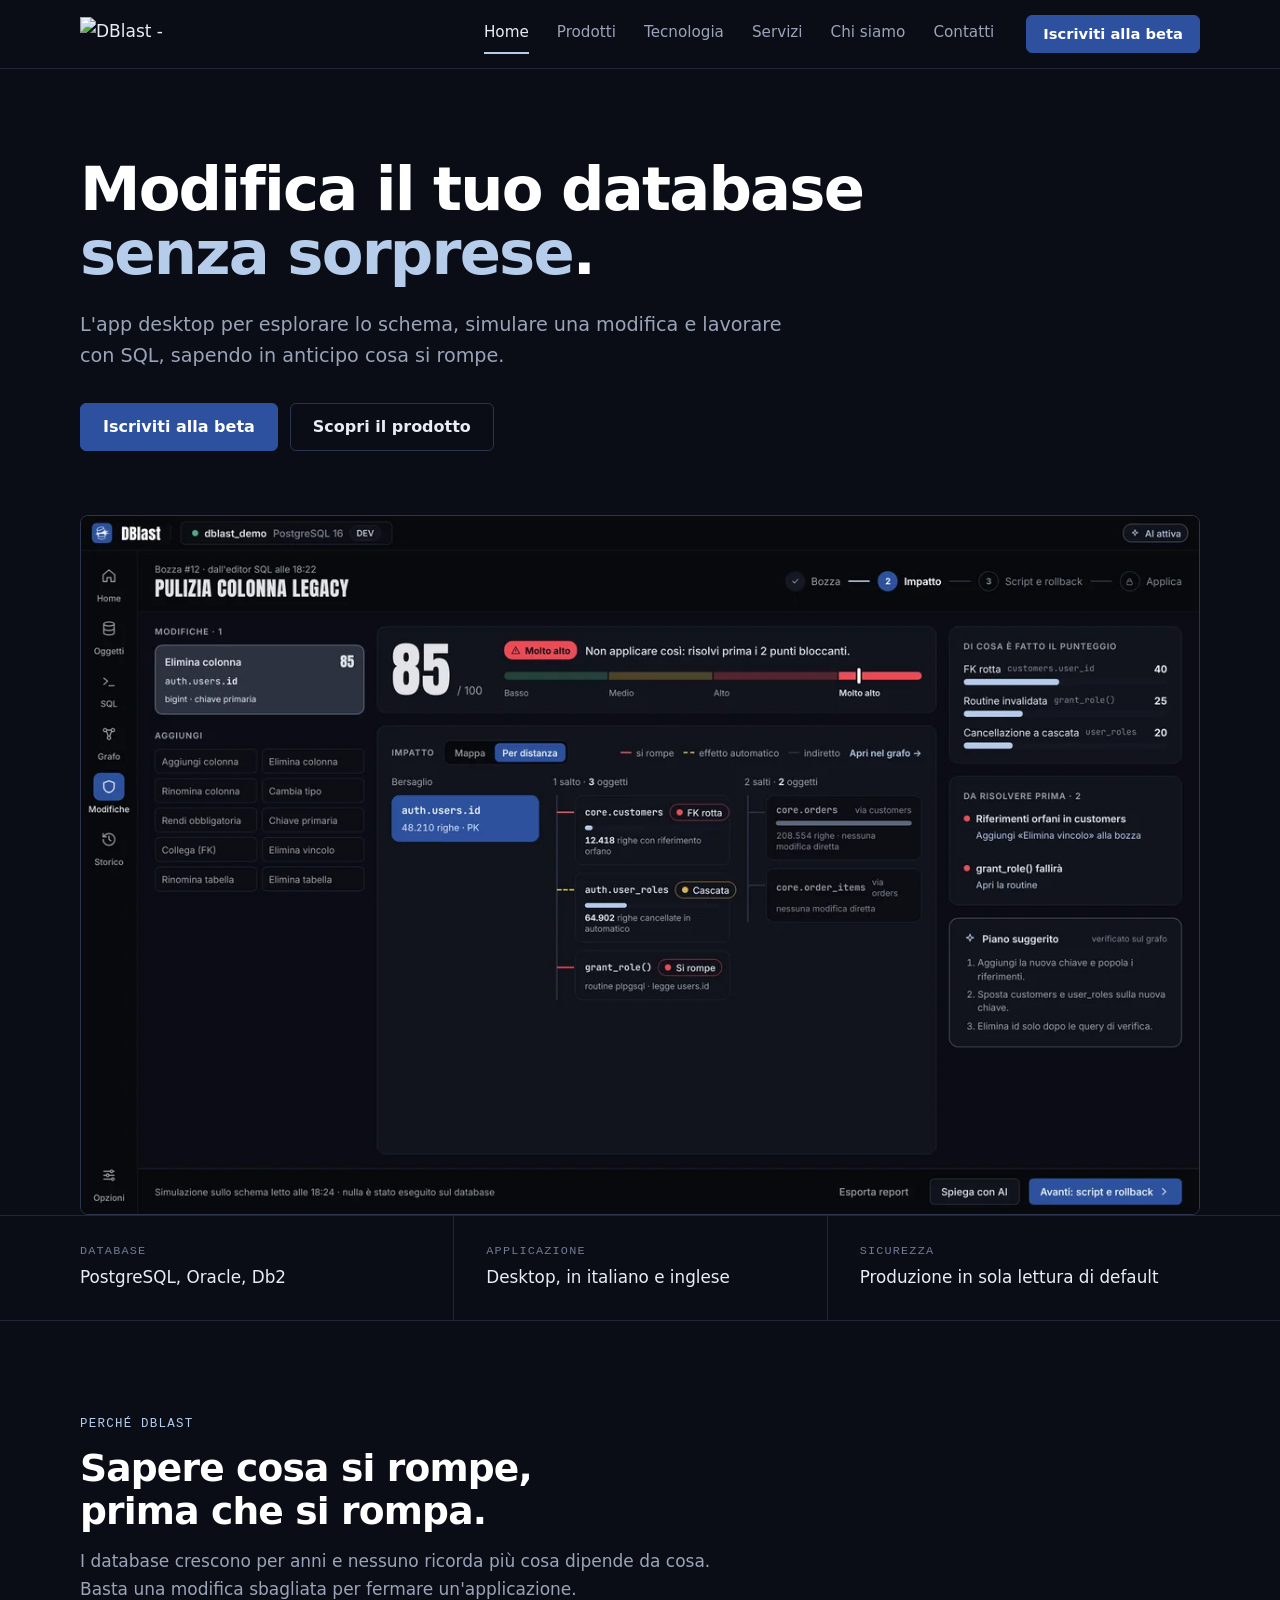
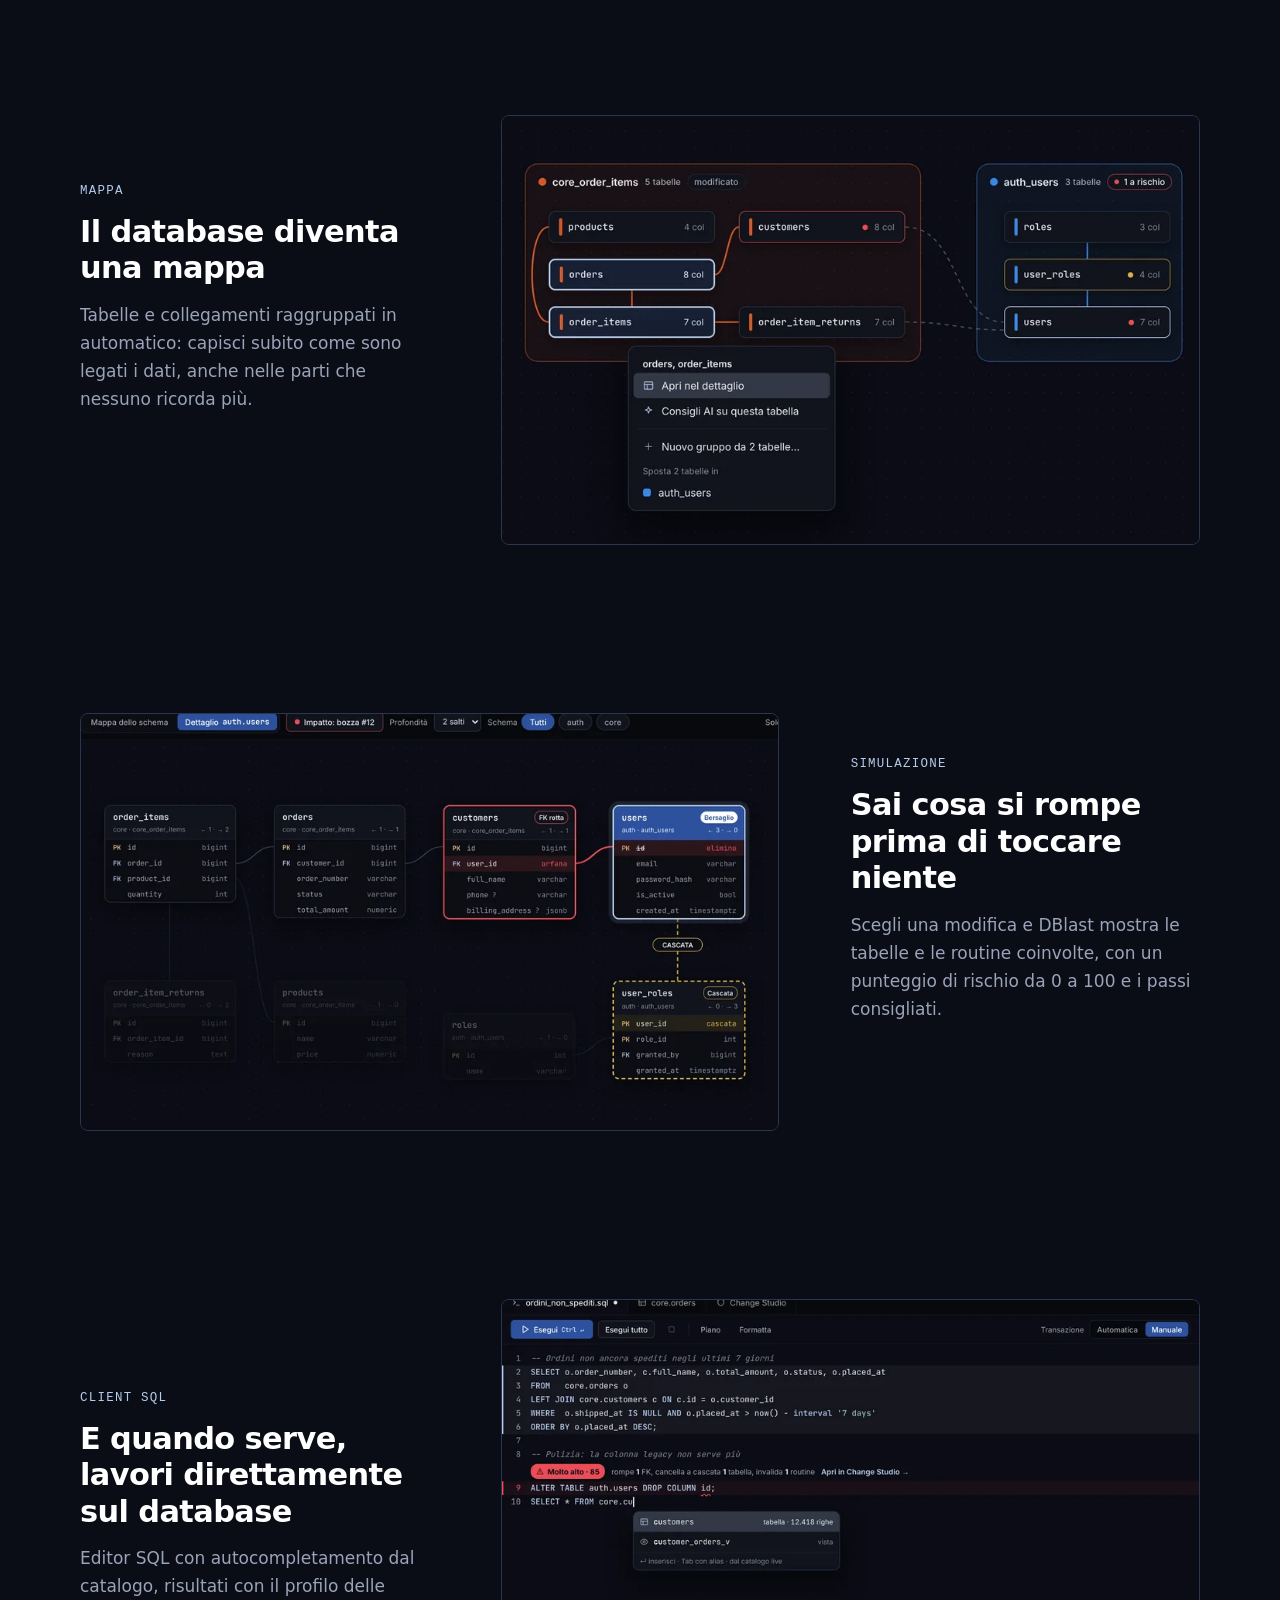
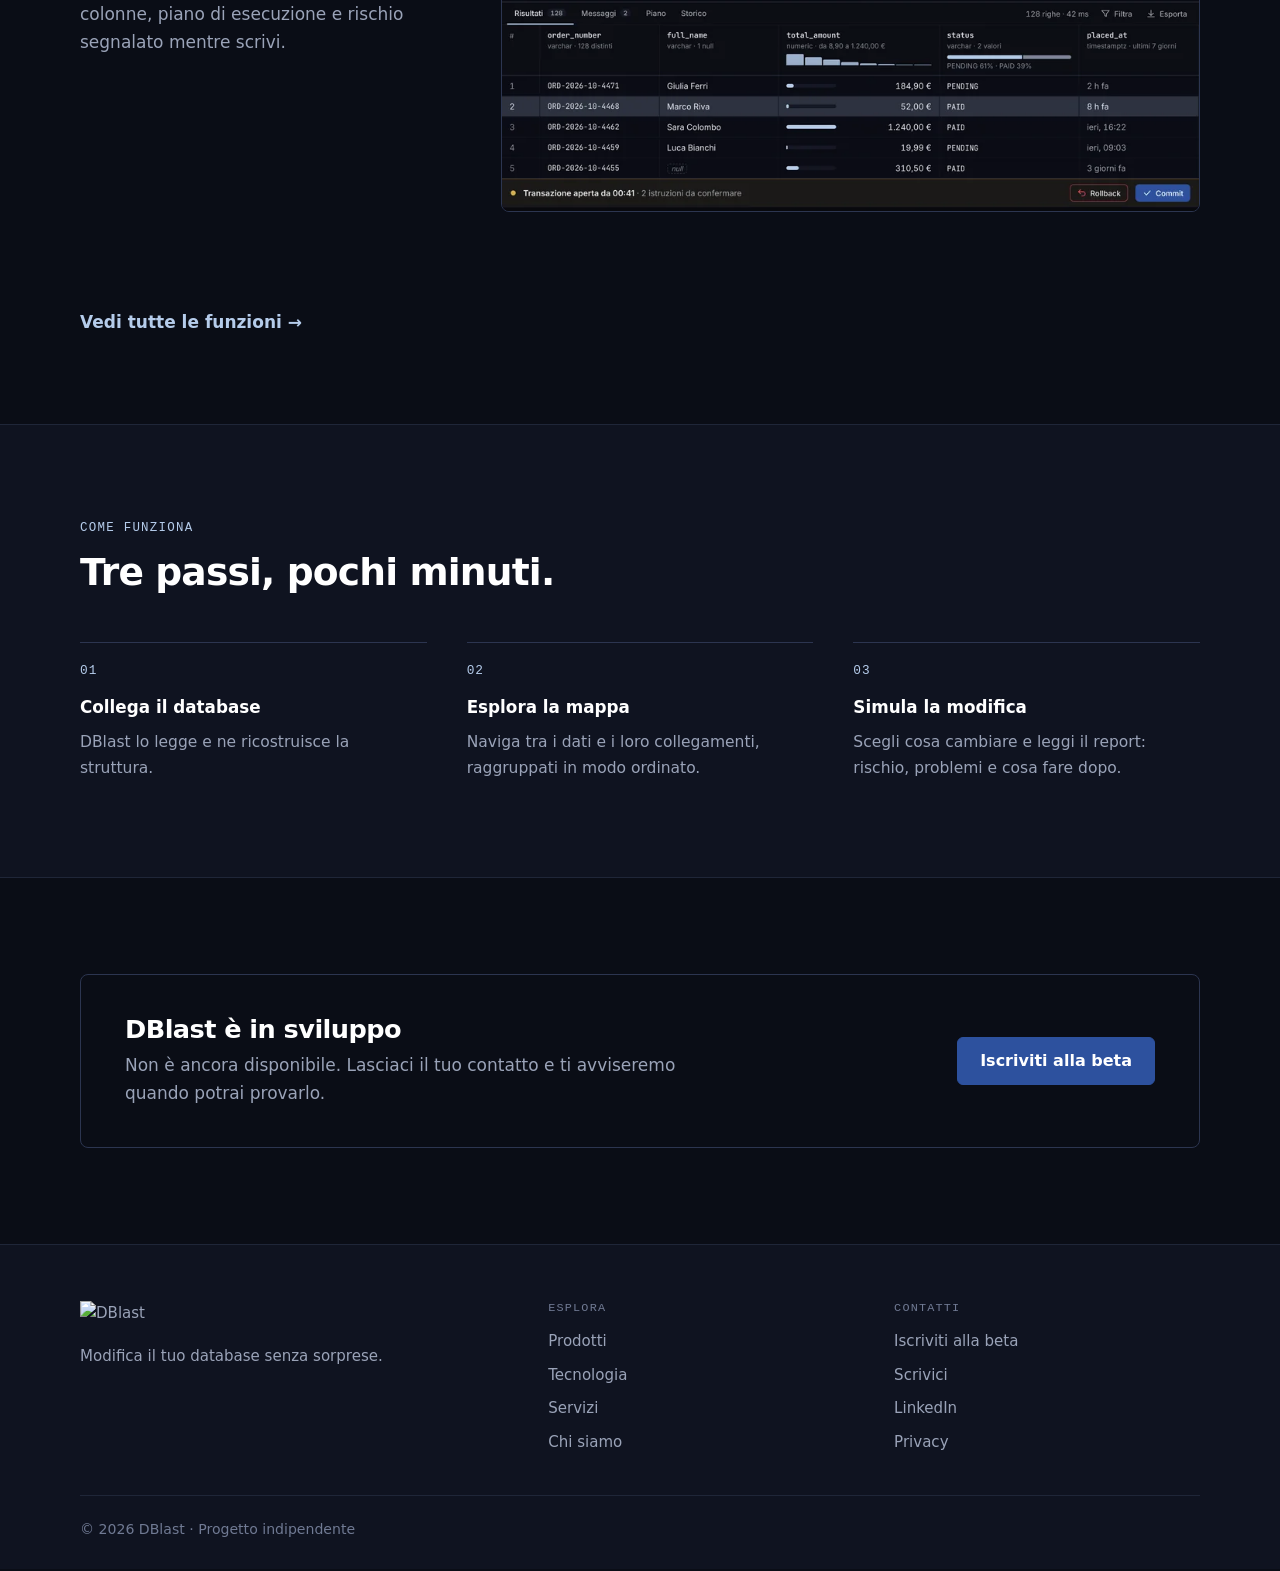
==== commit 5e99ffc3: "feat: schermate dal redesign v2 dell'app e funzioni del client nel sito Nuovi screenshot (WebP a due" ====
--- a/index.html
+++ b/index.html
@@ -17,10 +17,10 @@
 <meta property="og:title" content="DBlast - Modifica il tuo database senza sorprese">
 <meta property="og:description" content="Vedi il tuo database come una mappa e scopri cosa si rompe prima di modificarlo.">
 <meta property="og:url" content="https://www.dblast.it/">
-<meta property="og:image" content="https://www.dblast.it/assets/risk.png">
+<meta property="og:image" content="https://www.dblast.it/assets/og.jpg">
 <meta property="og:locale" content="it_IT">
 <meta name="twitter:card" content="summary_large_image">
-<link rel="stylesheet" href="style.css?v=7">
+<link rel="stylesheet" href="style.css?v=9">
 <script type="application/ld+json">
 {
   "@context": "https://schema.org",
@@ -47,7 +47,7 @@
       "url": "https://www.dblast.it/",
       "applicationCategory": "DeveloperApplication",
       "description": "DBlast mostra lo schema di un database come grafo e stima l'impatto di una modifica DDL prima di eseguirla.",
-      "image": "https://www.dblast.it/assets/risk.png",
+      "image": "https://www.dblast.it/assets/og.jpg",
       "publisher": {"@id": "https://www.dblast.it/#organization"}
     }
   ]
@@ -78,12 +78,12 @@
   <section class="hero">
     <div class="wrap">
       <h1>Modifica il tuo database <em>senza sorprese</em>.</h1>
-      <p class="lead">DBlast trasforma il database in una mappa e ti dice cosa si rompe prima che tu faccia una modifica.</p>
+      <p class="lead">L'app desktop per esplorare lo schema, simulare una modifica e lavorare con SQL, sapendo in anticipo cosa si rompe.</p>
       <div class="cta">
         <a class="btn" href="iscrizione">Iscriviti alla beta</a>
         <a class="btn ghost" href="prodotti">Scopri il prodotto</a>
       </div>
-      <div class="shot"><img src="assets/risk.png" width="1440" height="900" alt="DBlast mostra l'impatto di una modifica: punteggio di rischio 85, impatto molto alto, con l'elenco dei problemi che potrebbe causare."></div>
+      <div class="shot"><img fetchpriority="high" decoding="async" src="assets/app-hero-1200.webp" srcset="assets/app-hero-1200.webp 1200w, assets/app-hero-2400.webp 2400w" sizes="(min-width:1200px) 1080px, 100vw" width="1200" height="750" alt="Change Studio di DBlast: una modifica che elimina la chiave primaria di auth.users ha un punteggio di rischio di 85 su 100, impatto molto alto, con l'elenco delle tabelle e delle routine coinvolte."></div>
     </div>
   </section>
 
@@ -92,26 +92,49 @@
       <dl class="facts">
         <div><dt>Database</dt><dd>PostgreSQL, Oracle, Db2</dd></div>
         <div><dt>Applicazione</dt><dd>Desktop, in italiano e inglese</dd></div>
-        <div><dt>Sicurezza</dt><dd>Non modifica mai i tuoi dati</dd></div>
+        <div><dt>Sicurezza</dt><dd>Produzione in sola lettura di default</dd></div>
       </dl>
     </div>
   </section>
 
   <section id="perche">
-    <div class="wrap split">
-      <div class="split-head">
+    <div class="wrap">
+      <div class="sec-head">
         <p class="eyebrow">Perché DBlast</p>
         <h2>Sapere cosa si rompe, prima che si rompa.</h2>
+        <p class="sub">I database crescono per anni e nessuno ricorda più cosa dipende da cosa. Basta una modifica sbagliata per fermare un'applicazione.</p>
       </div>
-      <div class="split-body">
-        <p class="sub">I database crescono per anni e nessuno ricorda più cosa dipende da cosa. Basta una modifica sbagliata per fermare un'applicazione.</p>
-        <div class="rows">
-      <div class="row"><h3>Vedi</h3><p>Il database diventa una mappa: capisci subito come sono collegati i dati, anche nelle parti che nessuno ricorda più.</p></div>
-      <div class="row"><h3>Simula</h3><p>Prova una modifica prima di farla. DBlast mostra cosa ne risente, con un punteggio di rischio facile da leggere e i passi consigliati.</p></div>
-      <div class="row"><h3>Resta al sicuro</h3><p>Le simulazioni non toccano i tuoi dati: DBlast osserva e calcola, non esegue nulla sul database.</p></div>
+      <div class="features">
+        <div class="feature">
+          <div class="feature-text">
+            <p class="eyebrow">Mappa</p>
+            <h3>Il database diventa una mappa</h3>
+            <p>Tabelle e collegamenti raggruppati in automatico: capisci subito come sono legati i dati, anche nelle parti che nessuno ricorda più.</p>
+          </div>
+          <div class="shot"><img loading="lazy" decoding="async" src="assets/app-mappa-900.webp" srcset="assets/app-mappa-900.webp 900w, assets/app-mappa-1800.webp 1800w" sizes="(min-width:1000px) 740px, 100vw" width="900" height="552" alt="Mappa dello schema di un database di esempio: due gruppi di tabelle colorati con i collegamenti tra loro e un menu per aprire il dettaglio."></div>
+        </div>
+        <div class="feature rev">
+          <div class="feature-text">
+            <p class="eyebrow">Simulazione</p>
+            <h3>Sai cosa si rompe prima di toccare niente</h3>
+            <p>Scegli una modifica e DBlast mostra le tabelle e le routine coinvolte, con un punteggio di rischio da 0 a 100 e i passi consigliati.</p>
+          </div>
+          <div class="shot"><img loading="lazy" decoding="async" src="assets/app-impatto-900.webp" srcset="assets/app-impatto-900.webp 900w, assets/app-impatto-1800.webp 1800w" sizes="(min-width:1000px) 740px, 100vw" width="900" height="538" alt="Grafo in modalità impatto: la tabella users da modificare, le tabelle che si rompono in rosso e quelle con effetto automatico in giallo."></div>
+        </div>
+        <div class="feature">
+          <div class="feature-text">
+            <p class="eyebrow">Client SQL</p>
+            <h3>E quando serve, lavori direttamente sul database</h3>
+            <p>Editor SQL con autocompletamento dal catalogo, risultati con il profilo delle colonne, piano di esecuzione e rischio segnalato mentre scrivi.</p>
+          </div>
+          <div class="shot"><img loading="lazy" decoding="async" src="assets/app-editor-900.webp" srcset="assets/app-editor-900.webp 900w, assets/app-editor-1800.webp 1800w" sizes="(min-width:1000px) 740px, 100vw" width="900" height="660" alt="Editor SQL con autocompletamento, il rischio di un'istruzione ALTER TABLE segnalato nel codice e i risultati con il profilo di ogni colonna."></div>
         </div>
       </div>
     </div>
+  </section>
+
+  <section class="more">
+    <div class="wrap"><a class="go" href="prodotti">Vedi tutte le funzioni</a></div>
   </section>
 
   <section id="come-funziona" class="alt">
@@ -128,7 +151,7 @@
     </div>
   </section>
 
-  <section class="alt">
+  <section>
     <div class="wrap">
       <div class="band">
         <div>
--- a/style.css
+++ b/style.css
@@ -116,8 +116,8 @@
 .steps span{display:block;color:var(--muted);font-size:.97rem}
 
 /* funzione con screenshot */
-.feature{display:grid;grid-template-columns:minmax(0,5fr) minmax(0,7fr);gap:72px;align-items:center}
-.feature.rev{grid-template-columns:minmax(0,7fr) minmax(0,5fr)}
+.feature{display:grid;grid-template-columns:minmax(0,4fr) minmax(0,8fr);gap:72px;align-items:center}
+.feature.rev{grid-template-columns:minmax(0,8fr) minmax(0,4fr)}
 .feature.rev .feature-text{order:2}
 .feature h2{font-size:clamp(1.6rem,2.6vw,2rem)}
 .feature-text p:not(.eyebrow){margin:0;color:var(--muted)}
@@ -310,3 +310,15 @@
   *,*::before,*::after{transition:none !important}
   .btn-submit.loading::before{animation-duration:2s}
 }
+
+/* funzioni con schermate */
+.features{display:grid;gap:104px}
+.feature h3{margin:0 0 14px;font-size:clamp(1.5rem,2.4vw,1.9rem);letter-spacing:-.02em;line-height:1.2}
+.feature .shot img,.fig .shot img{width:100%}
+.figs{display:grid;grid-template-columns:repeat(2,1fr);gap:56px 32px}
+.fig{margin:0}
+.fig figcaption{margin-top:16px;color:var(--muted);font-size:.97rem}
+.fig figcaption strong{display:block;color:#fff;font-weight:600;font-size:1.05rem;margin-bottom:4px}
+.more{padding:0 0 88px;border-top:0}
+.hero .shot img{width:100%}
+@media (max-width:760px){.figs{grid-template-columns:1fr}.features{gap:64px}}
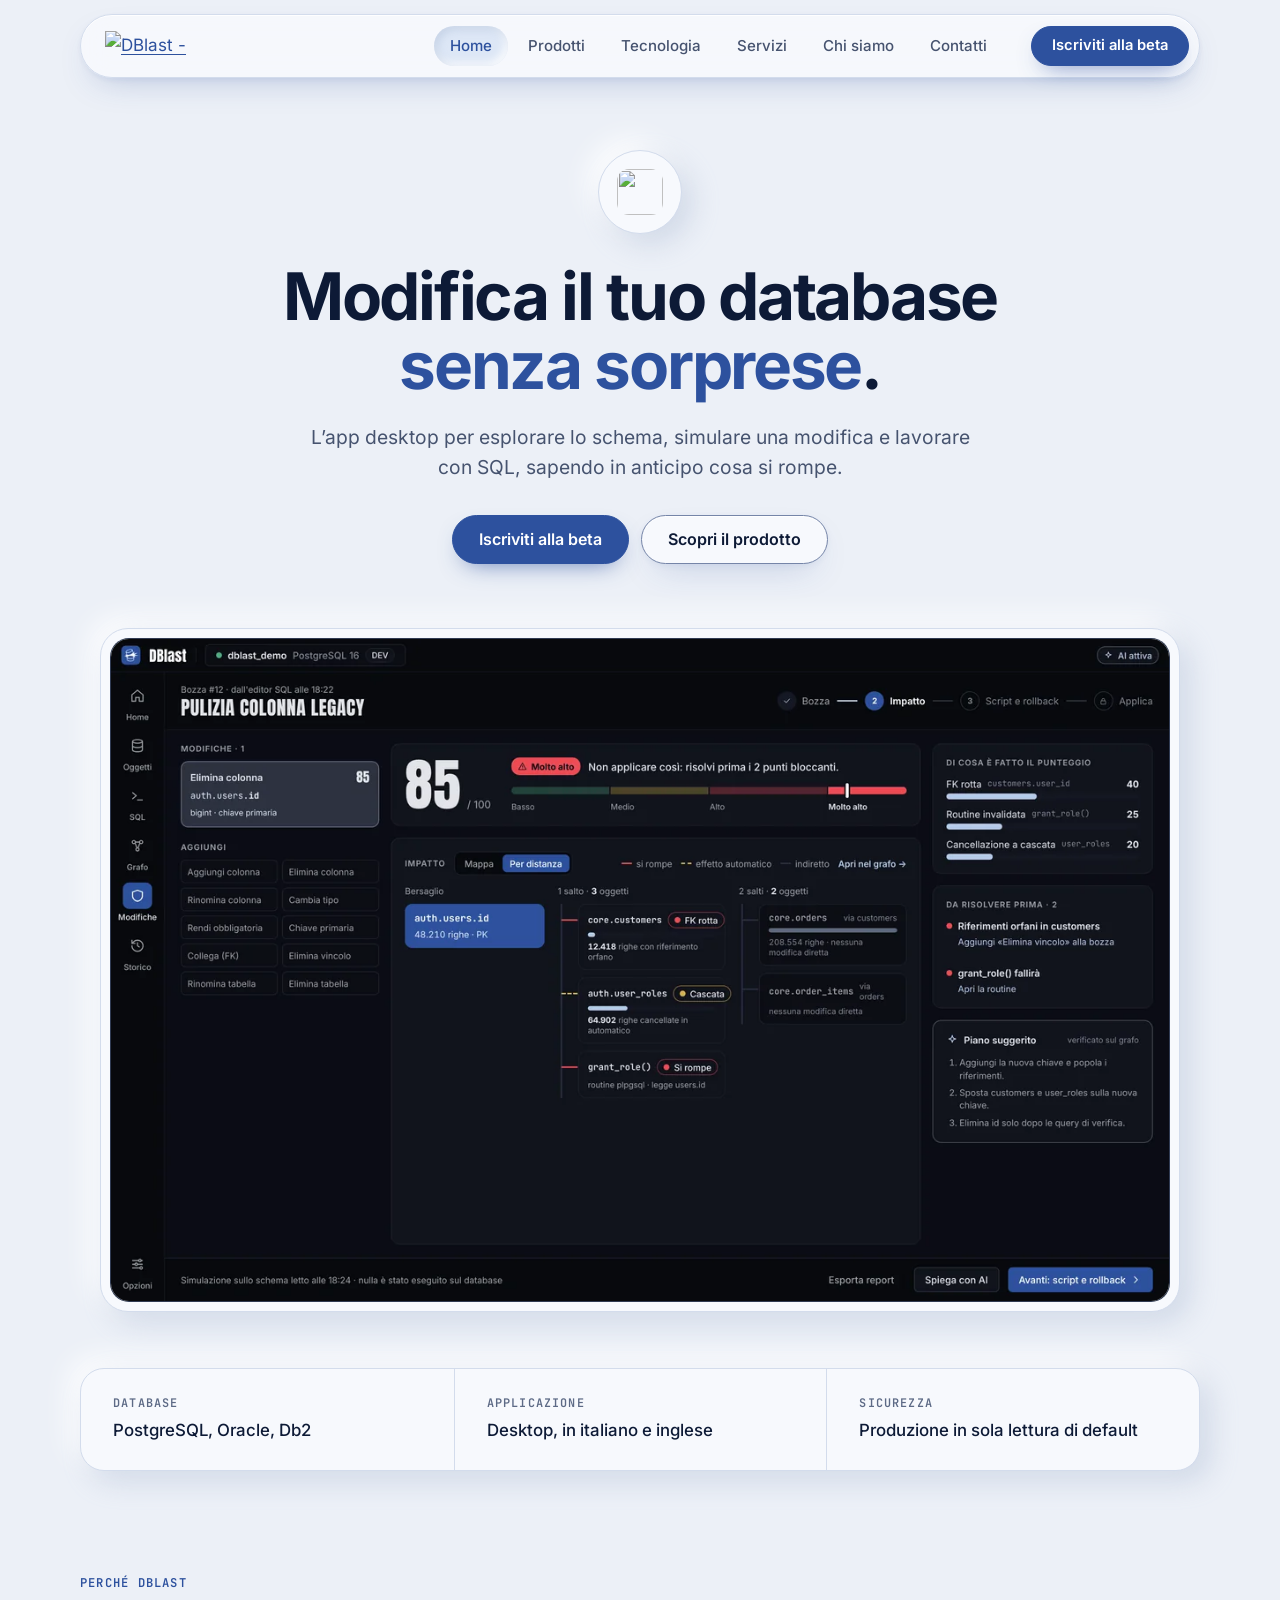
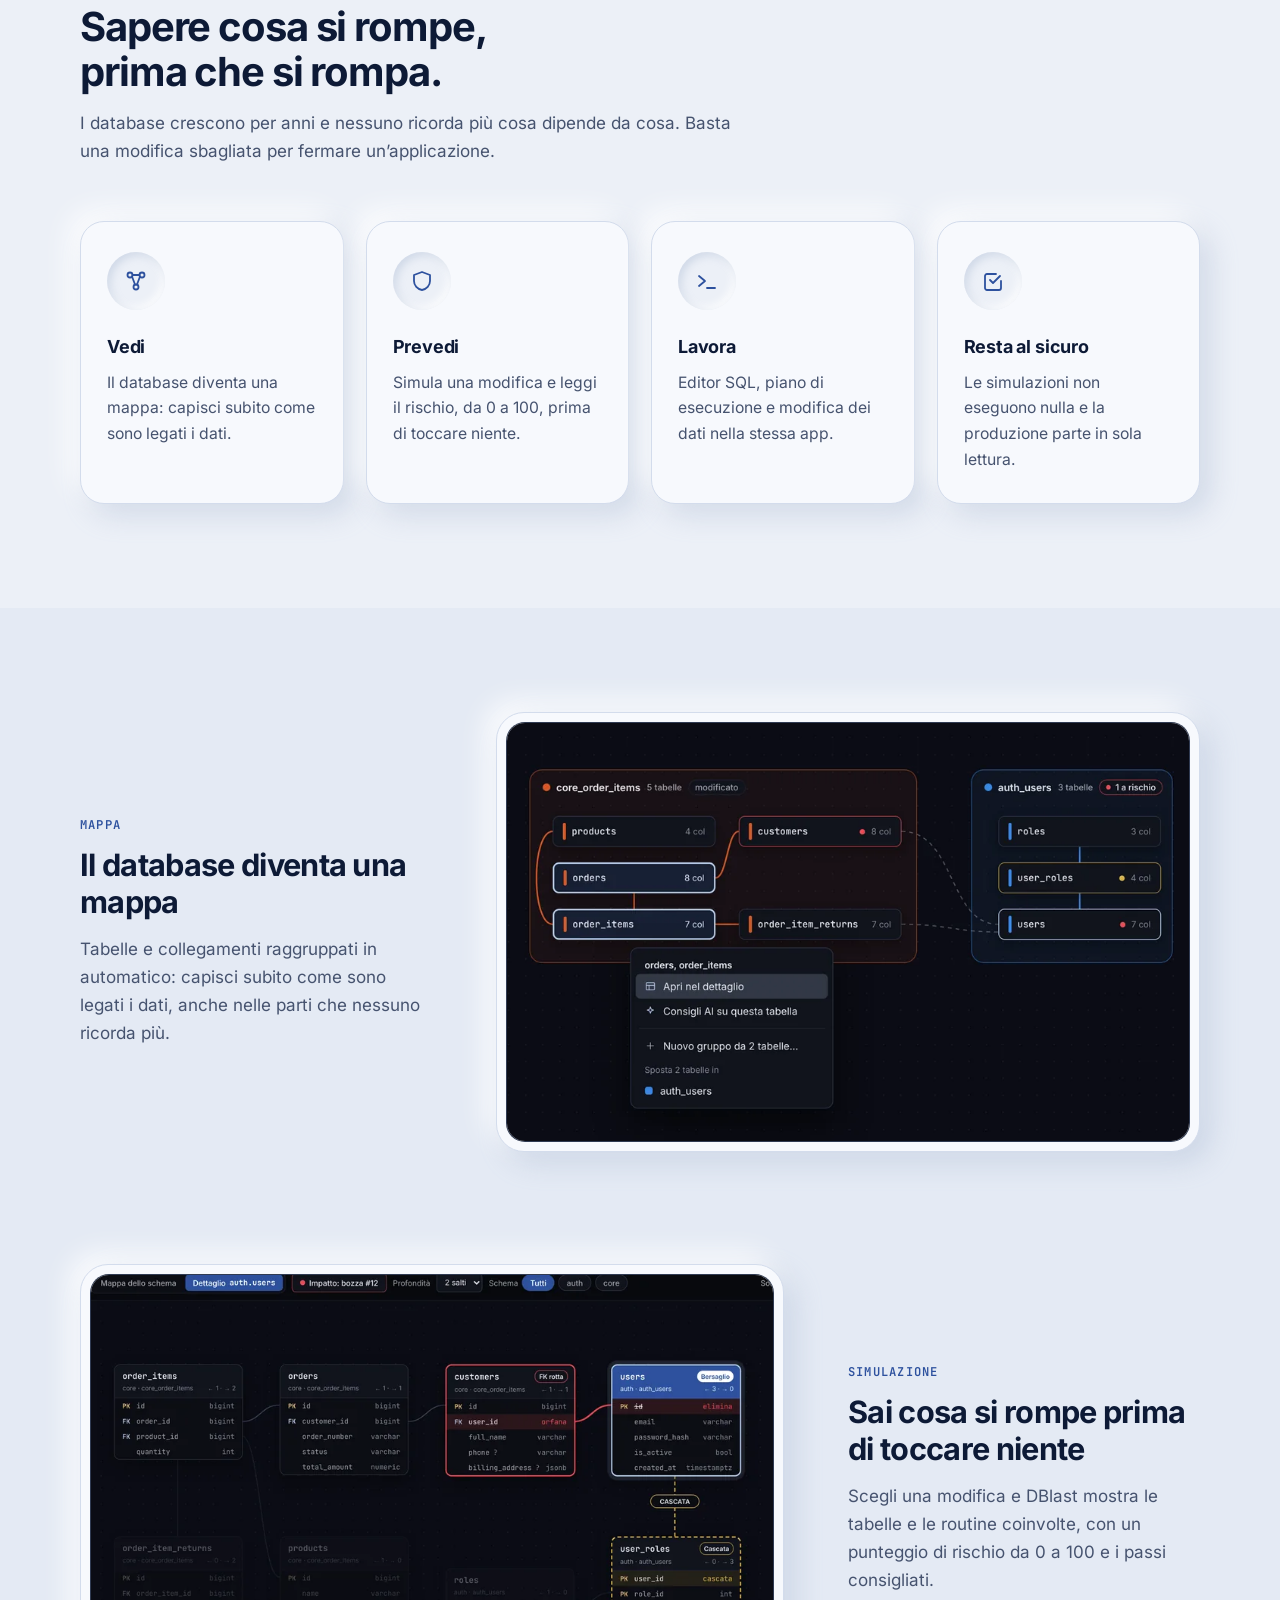
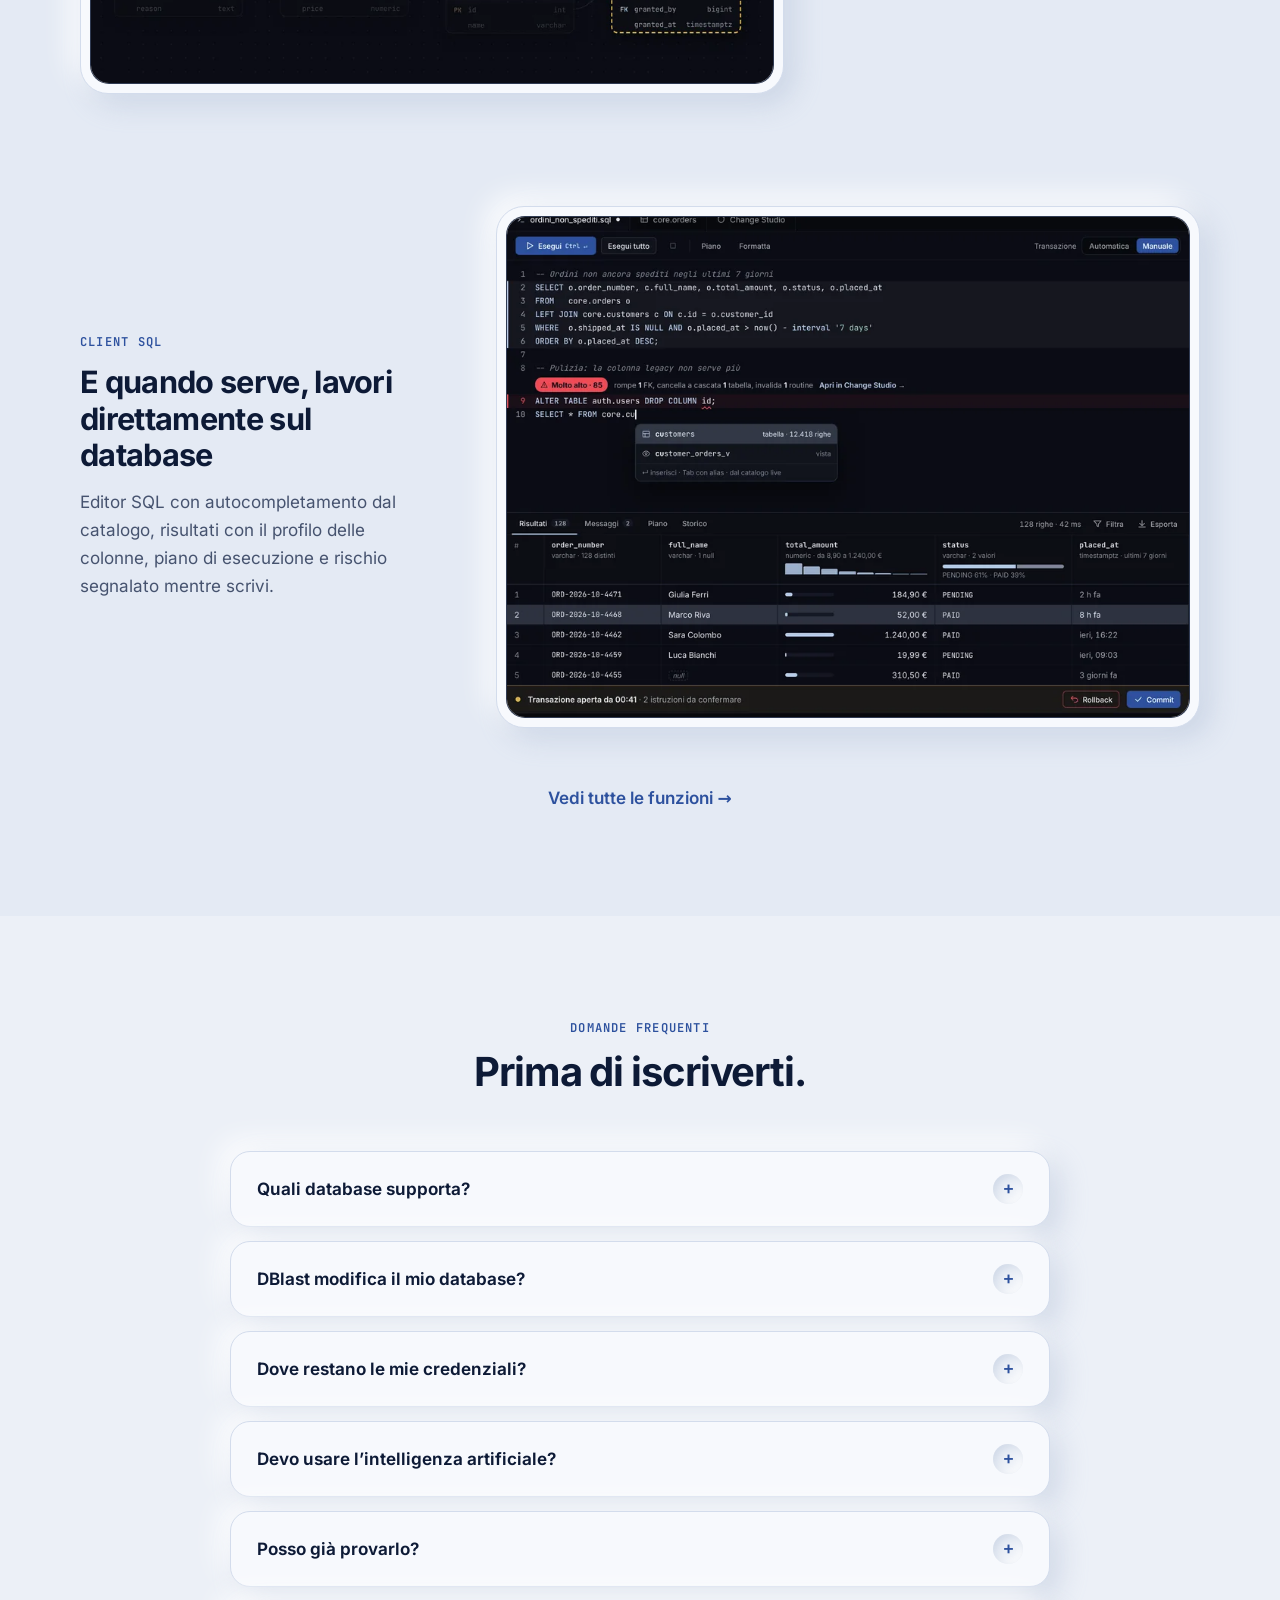
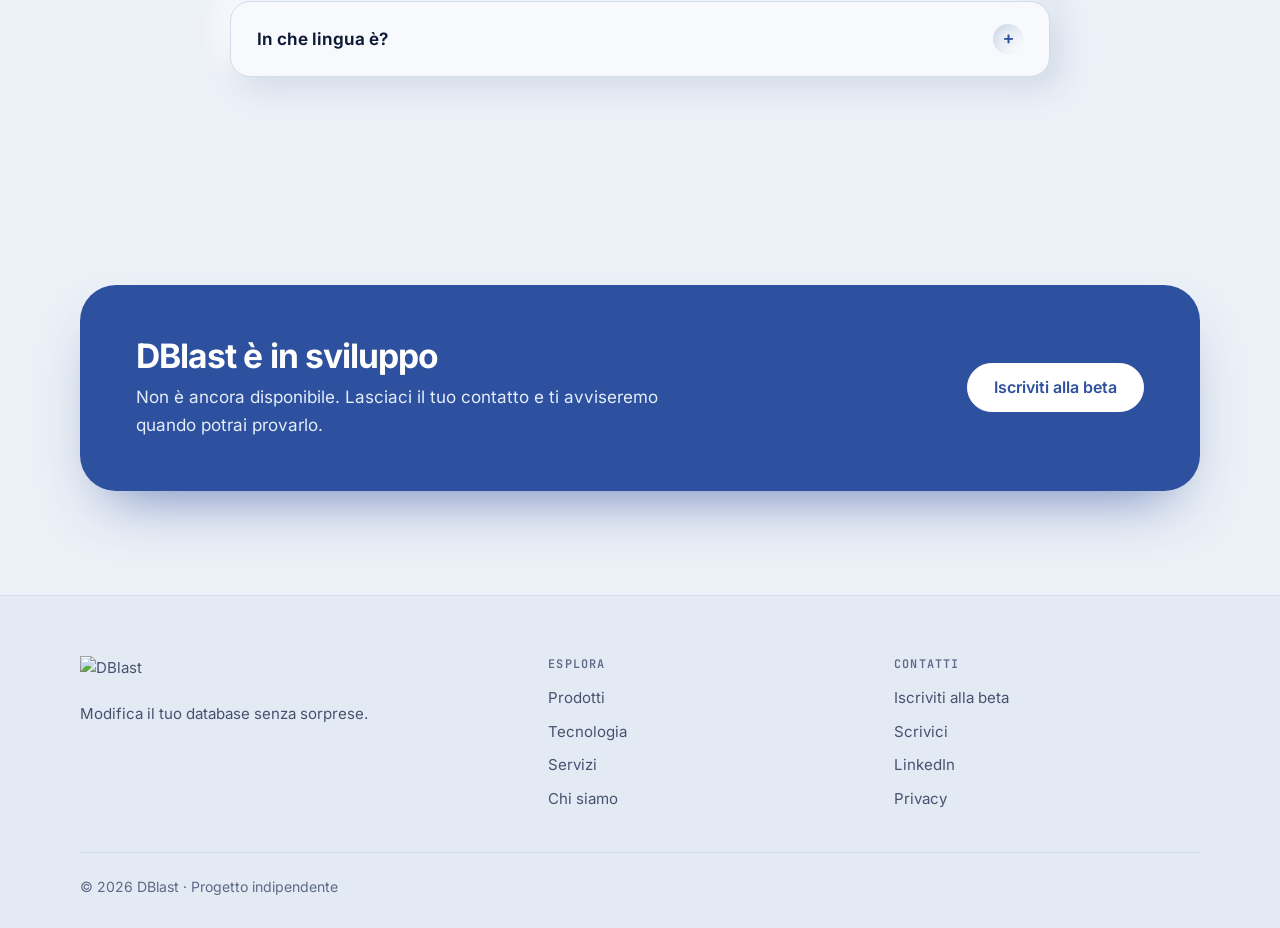
==== commit 5b2c3534: "style: tema chiaro soft ispirato a oneskill-lab, con i colori e il logo DBlast Barra di navigazione " ====
--- a/index.html
+++ b/index.html
@@ -7,7 +7,7 @@
 <meta name="referrer" content="strict-origin-when-cross-origin">
 <title>DBlast - Modifica il tuo database senza sorprese</title>
 <meta name="description" content="DBlast trasforma il tuo database in una mappa chiara e ti dice cosa si rompe prima di fare una modifica. Iscriviti alla beta.">
-<meta name="theme-color" content="#0b0c14">
+<meta name="theme-color" content="#ecf0f7">
 <link rel="icon" href="/favicon.ico" sizes="48x48">
 <link rel="icon" href="assets/favicon-192.png" type="image/png" sizes="192x192">
 <link rel="icon" href="assets/favicon.svg" type="image/svg+xml">
@@ -20,7 +20,7 @@
 <meta property="og:image" content="https://www.dblast.it/assets/og.jpg">
 <meta property="og:locale" content="it_IT">
 <meta name="twitter:card" content="summary_large_image">
-<link rel="stylesheet" href="style.css?v=9">
+<link rel="stylesheet" href="style.css?v=10">
 <script type="application/ld+json">
 {
   "@context": "https://schema.org",
@@ -59,7 +59,7 @@
 
 <header class="top">
   <div class="wrap">
-    <a class="brand" href="/"><img src="assets/logo.png" alt="DBlast - Home" width="142" height="36"></a>
+    <a class="brand" href="/"><img src="assets/logo-color.png" alt="DBlast - Home" width="118" height="30"></a>
     <nav aria-label="Principale">
       <ul>
         <li><a href="/" aria-current="page">Home</a></li>
@@ -77,13 +77,14 @@
 <main id="main">
   <section class="hero">
     <div class="wrap">
+      <div class="medal"><img src="assets/logo-icon.svg" alt="" width="46" height="46"></div>
       <h1>Modifica il tuo database <em>senza sorprese</em>.</h1>
-      <p class="lead">L'app desktop per esplorare lo schema, simulare una modifica e lavorare con SQL, sapendo in anticipo cosa si rompe.</p>
+      <p class="lead">L’app desktop per esplorare lo schema, simulare una modifica e lavorare con SQL, sapendo in anticipo cosa si rompe.</p>
       <div class="cta">
         <a class="btn" href="iscrizione">Iscriviti alla beta</a>
         <a class="btn ghost" href="prodotti">Scopri il prodotto</a>
       </div>
-      <div class="shot"><img fetchpriority="high" decoding="async" src="assets/app-hero-1200.webp" srcset="assets/app-hero-1200.webp 1200w, assets/app-hero-2400.webp 2400w" sizes="(min-width:1200px) 1080px, 100vw" width="1200" height="750" alt="Change Studio di DBlast: una modifica che elimina la chiave primaria di auth.users ha un punteggio di rischio di 85 su 100, impatto molto alto, con l'elenco delle tabelle e delle routine coinvolte."></div>
+      <div class="shot"><img fetchpriority="high" decoding="async" src="assets/app-hero-1200.webp" srcset="assets/app-hero-1200.webp 1200w, assets/app-hero-2400.webp 2400w" sizes="(min-width:1200px) 1060px, 100vw" width="1200" height="750" alt="Change Studio di DBlast: una modifica che elimina la chiave primaria di auth.users ha un punteggio di rischio di 85 su 100, impatto molto alto, con l'elenco delle tabelle e delle routine coinvolte."></div>
     </div>
   </section>
 
@@ -102,8 +103,19 @@
       <div class="sec-head">
         <p class="eyebrow">Perché DBlast</p>
         <h2>Sapere cosa si rompe, prima che si rompa.</h2>
-        <p class="sub">I database crescono per anni e nessuno ricorda più cosa dipende da cosa. Basta una modifica sbagliata per fermare un'applicazione.</p>
-      </div>
+        <p class="sub">I database crescono per anni e nessuno ricorda più cosa dipende da cosa. Basta una modifica sbagliata per fermare un’applicazione.</p>
+      </div>
+      <ul class="vp">
+        <li><span class="well"><svg viewBox="0 0 24 24" aria-hidden="true"><circle cx="6" cy="6" r="2.5"/><circle cx="18" cy="6" r="2.5"/><circle cx="12" cy="18" r="2.5"/><path d="M8 7.5l3 8M16 7.5l-3 8M8.5 6h7"/></svg></span><h3>Vedi</h3><p>Il database diventa una mappa: capisci subito come sono legati i dati.</p></li>
+        <li><span class="well"><svg viewBox="0 0 24 24" aria-hidden="true"><path d="M12 3l8 3v6c0 4.5-3.4 8.3-8 9-4.6-.7-8-4.5-8-9V6z"/></svg></span><h3>Prevedi</h3><p>Simula una modifica e leggi il rischio, da 0 a 100, prima di toccare niente.</p></li>
+        <li><span class="well"><svg viewBox="0 0 24 24" aria-hidden="true"><path d="M4 17l6-5-6-5"/><path d="M12 19h8"/></svg></span><h3>Lavora</h3><p>Editor SQL, piano di esecuzione e modifica dei dati nella stessa app.</p></li>
+        <li><span class="well"><svg viewBox="0 0 24 24" aria-hidden="true"><path d="M9 11l3 3 7-7"/><path d="M20 12v7a2 2 0 0 1-2 2H6a2 2 0 0 1-2-2V7a2 2 0 0 1 2-2h9"/></svg></span><h3>Resta al sicuro</h3><p>Le simulazioni non eseguono nulla e la produzione parte in sola lettura.</p></li>
+      </ul>
+    </div>
+  </section>
+
+  <section class="alt">
+    <div class="wrap">
       <div class="features">
         <div class="feature">
           <div class="feature-text">
@@ -130,24 +142,24 @@
           <div class="shot"><img loading="lazy" decoding="async" src="assets/app-editor-900.webp" srcset="assets/app-editor-900.webp 900w, assets/app-editor-1800.webp 1800w" sizes="(min-width:1000px) 740px, 100vw" width="900" height="660" alt="Editor SQL con autocompletamento, il rischio di un'istruzione ALTER TABLE segnalato nel codice e i risultati con il profilo di ogni colonna."></div>
         </div>
       </div>
-    </div>
-  </section>
-
-  <section class="more">
-    <div class="wrap"><a class="go" href="prodotti">Vedi tutte le funzioni</a></div>
-  </section>
-
-  <section id="come-funziona" class="alt">
-    <div class="wrap">
-      <div class="sec-head">
-        <p class="eyebrow">Come funziona</p>
-        <h2>Tre passi, pochi minuti.</h2>
-      </div>
-      <ol class="steps">
-        <li><b>Collega il database</b><span>DBlast lo legge e ne ricostruisce la struttura.</span></li>
-        <li><b>Esplora la mappa</b><span>Naviga tra i dati e i loro collegamenti, raggruppati in modo ordinato.</span></li>
-        <li><b>Simula la modifica</b><span>Scegli cosa cambiare e leggi il report: rischio, problemi e cosa fare dopo.</span></li>
-      </ol>
+      <p style="margin:56px 0 0;text-align:center"><a class="go" href="prodotti">Vedi tutte le funzioni</a></p>
+    </div>
+  </section>
+
+  <section id="faq">
+    <div class="wrap">
+      <div class="sec-head faq-head">
+        <p class="eyebrow">Domande frequenti</p>
+        <h2>Prima di iscriverti.</h2>
+      </div>
+      <div class="faq">
+        <details><summary>Quali database supporta?</summary><p>PostgreSQL, Oracle e Db2 for LUW. Per ora solo database relazionali.</p></details>
+        <details><summary>DBlast modifica il mio database?</summary><p>Le simulazioni no: lavorano sui metadati dello schema e non eseguono nulla. Con il client SQL e la modifica dei dati esegui tu le istruzioni; le connessioni PROD partono in sola lettura e per scrivere serve una conferma esplicita.</p></details>
+        <details><summary>Dove restano le mie credenziali?</summary><p>Sul tuo computer, nel portachiavi di sistema.</p></details>
+        <details><summary>Devo usare l’intelligenza artificiale?</summary><p>No. Il consulente AI è opzionale e si attiva dalle Opzioni. Il livello di rischio lo calcola sempre il motore, non il modello.</p></details>
+        <details><summary>Posso già provarlo?</summary><p>DBlast è in sviluppo e non è ancora scaricabile. Iscriviti alla beta e ti scriveremo quando ci sarà una versione da provare.</p></details>
+        <details><summary>In che lingua è?</summary><p>Italiano e inglese, come app desktop con aggiornamenti automatici.</p></details>
+      </div>
     </div>
   </section>
 
@@ -167,7 +179,7 @@
 <footer>
   <div class="wrap foot-grid">
     <div class="foot-brand">
-      <img src="assets/logo.png" alt="DBlast" width="127" height="32">
+      <img src="assets/logo-color.png" alt="DBlast" width="126" height="32">
       <p>Modifica il tuo database senza sorprese.</p>
     </div>
     <nav aria-label="Pagine del sito">
--- a/style.css
+++ b/style.css
@@ -1,157 +1,209 @@
 /* ==========================================================================
-   DBlast — stile del sito
-   Palette dal logo: blu #2d519e, azzurro #b5cceb, su navy scuro.
-   Linguaggio: piatto, bordi sottili, angoli piccoli, tipografia al centro.
+   DBlast — stile del sito (tema chiaro "soft")
+   Colori dal logo: blu #2d519e e azzurro #b5cceb su un fondo grigio-azzurro.
+   Le ombre morbide sono decorazione: i bordi e i bottoni pieni garantiscono
+   il contrasto (WCAG 1.4.11).
    ========================================================================== */
+@font-face{font-family:"Inter";font-style:normal;font-weight:100 900;font-display:swap;src:url(assets/fonts/inter-latin-wght-normal.woff2) format("woff2");unicode-range:U+0000-00FF,U+0131,U+0152-0153,U+02BB-02BC,U+02C6,U+02DA,U+02DC,U+2000-206F,U+20AC,U+2122,U+2191,U+2193,U+2212,U+2215,U+FEFF,U+FFFD}
+@font-face{font-family:"Inter";font-style:normal;font-weight:100 900;font-display:swap;src:url(assets/fonts/inter-latin-ext-wght-normal.woff2) format("woff2");unicode-range:U+0100-02BA,U+02BD-02C5,U+02C7-02CC,U+02CE-02D7,U+02DD-02FF,U+0304,U+0308,U+0329,U+1D00-1DBF,U+1E00-1E9F,U+1EF2-1EFF,U+2020,U+20A0-20AB,U+20AD-20C0,U+2113,U+2C60-2C7F,U+A720-A7FF}
+@font-face{font-family:"JetBrains Mono";font-style:normal;font-weight:100 800;font-display:swap;src:url(assets/fonts/jetbrains-mono-latin-wght-normal.woff2) format("woff2");unicode-range:U+0000-00FF,U+0131,U+0152-0153,U+02BB-02BC,U+02C6,U+02DA,U+02DC,U+2000-206F,U+20AC,U+2122,U+2191,U+2193,U+2212,U+2215,U+FEFF,U+FFFD}
+
 :root{
-  --bg:#0a0d16;
-  --surface:#0f1320;
-  --surface-2:#141a2a;
-  --line:#1f2638;
-  --line-2:#2c3550;
-  --text:#e9ecf4;
-  --muted:#9aa3b8;
-  --faint:#707a93;
+  --bg:#ecf0f7;
+  --bg-2:#e4eaf4;
+  --surface:#f7f9fd;
+  --surface-2:#ffffff;
+  --ink:#0d1a36;
+  --text:#1b2745;
+  --muted:#46536f;
+  --faint:#5d6a86;
+
+  --line:#d3dcec;
+  --line-2:#7585a8;
 
   --brand:#2d519e;
-  --brand-hi:#3a63bd;
+  --brand-hi:#233f80;
   --brand-2:#b5cceb;
-
-  --warn:#d9b44a;
-  --danger:#ef4b55;
-  --ok:#4caf7d;
-
-  --radius:8px;
+  --tint:#dde7f6;
+
+  --danger:#c62e3a;
+  --ok:#2c8a5b;
+
+  --radius:24px;
+  --radius-sm:14px;
   --max:1120px;
-  --font:system-ui,-apple-system,"Segoe UI",Roboto,"Helvetica Neue",Arial,sans-serif;
-  --mono:ui-monospace,SFMono-Regular,Consolas,Menlo,monospace;
+  --font:"Inter",system-ui,-apple-system,"Segoe UI",Roboto,"Helvetica Neue",Arial,sans-serif;
+  --mono:"JetBrains Mono",ui-monospace,SFMono-Regular,Consolas,Menlo,monospace;
+
+  --sh-soft:10px 10px 28px rgb(150 168 200 / .32),-10px -10px 28px rgb(255 255 255 / .95);
+  --sh-raised:0 1px 0 rgb(255 255 255 / .9) inset,0 14px 34px -16px rgb(45 81 158 / .35),0 2px 6px rgb(45 81 158 / .06);
+  --sh-inset:inset 3px 3px 8px rgb(150 168 200 / .35),inset -3px -3px 8px rgb(255 255 255 / .95);
 }
 
 *{box-sizing:border-box}
 [hidden]{display:none !important}
-html{scroll-behavior:smooth;scroll-padding-top:88px}
-body{margin:0;min-height:100vh;display:flex;flex-direction:column;background:var(--bg);color:var(--text);font:400 1.0625rem/1.65 var(--font);-webkit-font-smoothing:antialiased}
+html{scroll-behavior:smooth;scroll-padding-top:104px}
+body{margin:0;min-height:100vh;display:flex;flex-direction:column;background:var(--bg);color:var(--text);font:400 1.0625rem/1.65 var(--font);-webkit-font-smoothing:antialiased;font-feature-settings:"cv11","ss03"}
 main{flex:1}
 img{max-width:100%;height:auto;display:block}
-a{color:var(--brand-2);text-underline-offset:3px}
-a:hover{color:#fff}
-a:focus-visible,button:focus-visible{outline:2px solid var(--brand-2);outline-offset:3px;border-radius:4px}
+a{color:var(--brand);text-underline-offset:3px}
+a:hover{color:var(--brand-hi)}
+a:focus-visible,button:focus-visible,summary:focus-visible{outline:3px solid var(--brand);outline-offset:3px;border-radius:10px}
+::selection{background:var(--brand);color:#fff}
 .wrap{width:min(var(--max),100% - 48px);margin-inline:auto}
-.skip{position:absolute;left:-999px;top:8px;background:var(--brand);color:#fff;padding:8px 14px;border-radius:6px;z-index:20}
+.skip{position:absolute;left:-999px;top:8px;background:var(--brand);color:#fff;padding:8px 14px;border-radius:10px;z-index:30}
 .skip:focus{left:8px}
 
-/* ---------- header ---------- */
-header.top{position:sticky;top:0;z-index:10;background:var(--bg);border-bottom:1px solid var(--line)}
-header.top .wrap{display:flex;align-items:center;gap:32px;height:68px}
-.brand{display:flex;align-items:center;color:var(--text);text-decoration:none;flex:none}
-.brand img{width:auto;height:34px}
+/* ---------- header: barra a pillola ---------- */
+header.top{position:sticky;top:0;z-index:20;padding-top:14px}
+header.top .wrap{display:flex;align-items:center;gap:28px;height:64px;padding:0 10px 0 24px;background:rgb(247 249 253 / .88);-webkit-backdrop-filter:blur(14px);backdrop-filter:blur(14px);border:1px solid var(--line);border-radius:999px;box-shadow:var(--sh-raised)}
+.brand{display:flex;align-items:center;flex:none}
+.brand img{width:auto;height:30px}
 header.top nav{margin-left:auto}
-header.top nav ul{display:flex;gap:28px;list-style:none;margin:0;padding:0}
-header.top nav a{display:block;color:var(--muted);text-decoration:none;font-size:.95rem;padding:6px 0;border-bottom:2px solid transparent}
-header.top nav a:hover{color:var(--text)}
-header.top nav a[aria-current=page]{color:var(--text);border-bottom-color:var(--brand-2)}
-.btn-sm{padding:9px 16px !important;font-size:.92rem !important;flex:none}
+header.top nav ul{display:flex;gap:4px;list-style:none;margin:0;padding:0}
+header.top nav a{display:block;color:var(--muted);text-decoration:none;font-size:.94rem;font-weight:500;padding:8px 16px;border-radius:999px;transition:background .15s,color .15s}
+header.top nav a:hover{color:var(--ink);background:var(--tint)}
+header.top nav a[aria-current=page]{color:var(--brand);background:var(--tint);box-shadow:var(--sh-inset)}
+.btn-sm{padding:10px 20px !important;font-size:.92rem !important;flex:none}
 
 /* ---------- bottoni ---------- */
-.btn{display:inline-flex;align-items:center;justify-content:center;padding:13px 22px;border-radius:6px;font-weight:600;font-size:1rem;line-height:1.2;text-decoration:none;background:var(--brand);color:#fff;border:1px solid var(--brand);transition:background .15s,border-color .15s}
-.btn:hover{background:var(--brand-hi);border-color:var(--brand-hi);color:#fff}
-.btn.ghost{background:transparent;border-color:var(--line-2);color:var(--text)}
-.btn.ghost:hover{border-color:var(--brand-2);background:transparent}
+.btn{display:inline-flex;align-items:center;justify-content:center;padding:14px 26px;border-radius:999px;font-weight:600;font-size:1rem;line-height:1.2;text-decoration:none;background:var(--brand);color:#fff;border:1px solid var(--brand);box-shadow:0 10px 24px -12px rgb(45 81 158 / .8);transition:background .15s,border-color .15s,transform .15s}
+.btn:hover{background:var(--brand-hi);border-color:var(--brand-hi);color:#fff;transform:translateY(-1px)}
+.btn.ghost{background:var(--surface);border-color:var(--line-2);color:var(--ink);box-shadow:var(--sh-raised)}
+.btn.ghost:hover{background:#fff;border-color:var(--brand);color:var(--brand)}
 .cta{display:flex;flex-wrap:wrap;gap:12px;align-items:center}
 
 /* ---------- tipografia ---------- */
-h1,h2,h3{color:#fff;font-weight:650}
-h1{font-size:clamp(2.4rem,5vw,3.8rem);line-height:1.06;margin:0 0 24px;letter-spacing:-.03em;max-width:20ch;text-wrap:balance}
-h1 em{font-style:normal;color:var(--brand-2)}
-h2{font-size:clamp(1.75rem,3.2vw,2.35rem);letter-spacing:-.022em;margin:0 0 14px;line-height:1.15;text-wrap:balance}
-h3{letter-spacing:-.005em}
-.lead{font-size:clamp(1.08rem,1.5vw,1.22rem);color:var(--muted);max-width:60ch;margin:0 0 32px;line-height:1.6}
+h1,h2,h3{color:var(--ink);font-weight:700}
+h1{font-size:clamp(2.4rem,5.4vw,4.1rem);line-height:1.05;margin:0 0 22px;letter-spacing:-.035em;max-width:19ch;text-wrap:balance}
+h1 em{font-style:normal;color:var(--brand)}
+h2{font-size:clamp(1.8rem,3.4vw,2.5rem);letter-spacing:-.028em;margin:0 0 14px;line-height:1.12;text-wrap:balance}
+h3{letter-spacing:-.01em}
+.lead{font-size:clamp(1.08rem,1.5vw,1.22rem);color:var(--muted);max-width:58ch;margin:0 0 32px;line-height:1.6}
 .sub{color:var(--muted);max-width:62ch;margin:0 0 48px}
-.eyebrow{margin:0 0 16px;font:500 .78rem var(--mono);letter-spacing:.1em;text-transform:uppercase;color:var(--brand-2)}
+.eyebrow{margin:0 0 14px;font:600 .76rem var(--mono);letter-spacing:.1em;text-transform:uppercase;color:var(--brand)}
 .note{color:var(--muted);max-width:70ch}
-code{font-family:var(--mono);font-size:.88em;background:var(--surface-2);border:1px solid var(--line);padding:1px 6px;border-radius:4px}
+code{font-family:var(--mono);font-size:.88em;background:var(--surface-2);border:1px solid var(--line);padding:1px 7px;border-radius:6px}
 
 /* ---------- sezioni ---------- */
-section{padding:96px 0;border-top:1px solid var(--line)}
-.alt{background:var(--surface)}
-.hero,.page-hero,.form-page{border-top:0}
+section{padding:104px 0}
+.alt{background:var(--bg-2)}
+.hero,.page-hero,.form-page{padding-bottom:0}
 
 /* ---------- hero ---------- */
-.hero{padding:88px 0 0}
-.shot{margin-top:64px;border-bottom:0;border-radius:var(--radius) var(--radius) 0 0}
-
-.shot{border:1px solid var(--line-2);border-radius:var(--radius);overflow:hidden;background:var(--surface)}
-
-/* ---------- componenti ---------- */
-.sec-head{max-width:680px;margin-bottom:48px}
+.hero{padding:72px 0 0;text-align:center}
+.medal{display:grid;place-items:center;width:84px;height:84px;margin:0 auto 28px;border-radius:50%;background:var(--surface);border:1px solid var(--line);box-shadow:var(--sh-soft)}
+.medal img{width:46px;height:46px;border-radius:12px}
+.hero h1,.hero .lead{margin-inline:auto}
+.hero .cta{justify-content:center}
+.hero .shot{margin:64px auto 0;max-width:1080px}
+
+/* finestra dell'app: schermata scura incorniciata */
+.shot{padding:10px;background:var(--surface);border:1px solid var(--line);border-radius:28px;box-shadow:var(--sh-soft);overflow:hidden}
+.shot img{width:100%;border-radius:18px;box-shadow:0 0 0 1px rgb(13 26 54 / .85)}
+
+/* ---------- dati in sintesi ---------- */
+.facts-sec{padding:56px 0 0}
+.facts{margin:0;display:grid;grid-template-columns:repeat(3,1fr);background:var(--surface);border:1px solid var(--line);border-radius:var(--radius);box-shadow:var(--sh-soft)}
+.facts>div{padding:26px 32px}
+.facts>div+div{border-left:1px solid var(--line)}
+.facts dt{font:600 .74rem var(--mono);letter-spacing:.1em;text-transform:uppercase;color:var(--faint);margin-bottom:6px}
+.facts dd{margin:0;font-size:1.05rem;font-weight:500;color:var(--ink)}
+
+/* ---------- schede di valore ---------- */
+.vp{list-style:none;margin:0;padding:0;display:grid;grid-template-columns:repeat(4,1fr);gap:22px}
+.vp li{background:var(--surface);border:1px solid var(--line);border-radius:var(--radius);box-shadow:var(--sh-soft);padding:30px 26px}
+.well{display:grid;place-items:center;width:58px;height:58px;margin-bottom:22px;border-radius:50%;background:var(--bg);box-shadow:var(--sh-inset);color:var(--brand)}
+.well svg{width:24px;height:24px;fill:none;stroke:currentColor;stroke-width:1.8;stroke-linecap:round;stroke-linejoin:round}
+.vp h3{margin:0 0 8px;font-size:1.12rem}
+.vp p{margin:0;color:var(--muted);font-size:.98rem}
+
+/* ---------- titoli di sezione, due colonne ---------- */
+.sec-head{max-width:680px;margin-bottom:56px}
 .sec-head .sub{margin:0}
-
-/* titolo a sinistra, contenuto a destra */
 .split{display:grid;grid-template-columns:minmax(0,4fr) minmax(0,7fr);gap:72px;align-items:start}
-.split-head{position:sticky;top:104px}
+.split-head{position:sticky;top:116px}
 .split-head h2{margin-bottom:0}
 .split-head .note{margin:18px 0 0;font-size:.97rem}
 .split-body .sub{margin:0 0 36px}
 
-/* elenco a righe */
-.rows{border-top:1px solid var(--line-2)}
-.row{display:grid;grid-template-columns:minmax(0,1fr) minmax(0,2.2fr);gap:32px;padding:26px 0;border-bottom:1px solid var(--line)}
-.row h3{margin:0;font-size:1.05rem;font-weight:600;line-height:1.4}
+/* ---------- elenchi a righe e specifiche ---------- */
+.rows,.spec{background:var(--surface);border:1px solid var(--line);border-radius:var(--radius);box-shadow:var(--sh-soft);padding:6px 32px;margin:0}
+.row,.spec>div{display:grid;grid-template-columns:minmax(0,1fr) minmax(0,2.2fr);gap:32px;padding:24px 0;border-bottom:1px solid var(--line)}
+.row:last-child,.spec>div:last-child{border-bottom:0}
+.row h3{margin:0;font-size:1.05rem;font-weight:650;line-height:1.4}
 .row p{margin:0;color:var(--muted)}
-
-/* dati in sintesi */
-.facts-sec{padding:0;border-top:1px solid var(--line)}
-.facts{margin:0;display:grid;grid-template-columns:repeat(3,1fr)}
-.facts>div{padding:28px 32px 28px 0}
-.facts>div+div{padding-left:32px;border-left:1px solid var(--line)}
-.facts dt{font:500 .74rem var(--mono);letter-spacing:.1em;text-transform:uppercase;color:var(--faint);margin-bottom:6px}
-.facts dd{margin:0;font-size:1.05rem;color:var(--text)}
-
-/* passaggi in colonna */
-.steps{list-style:none;margin:0;padding:0;display:grid;grid-template-columns:repeat(3,1fr);gap:40px;counter-reset:st}
-.steps.four{grid-template-columns:repeat(4,1fr);gap:32px}
-.steps li{counter-increment:st;border-top:1px solid var(--line-2);padding-top:20px}
-.steps li::before{content:counter(st,decimal-leading-zero);display:block;margin-bottom:16px;font:500 .8rem var(--mono);letter-spacing:.08em;color:var(--brand-2)}
-.steps b{display:block;margin:0 0 8px;font-size:1.05rem;color:#fff;font-weight:600}
+.spec>div{padding:18px 0}
+.spec dt{font:600 .76rem var(--mono);letter-spacing:.08em;text-transform:uppercase;color:var(--brand);padding-top:3px}
+.spec dd{margin:0;color:var(--text)}
+
+/* ---------- passaggi ---------- */
+.steps{list-style:none;margin:0;padding:0;display:grid;grid-template-columns:repeat(3,1fr);gap:22px;counter-reset:st}
+.steps.four{grid-template-columns:repeat(4,1fr)}
+.steps li{counter-increment:st;background:var(--surface);border:1px solid var(--line);border-radius:var(--radius);box-shadow:var(--sh-soft);padding:28px 26px}
+.alt .steps li{background:var(--surface)}
+.steps li::before{content:counter(st,decimal-leading-zero);display:inline-grid;place-items:center;min-width:42px;height:42px;margin-bottom:18px;border-radius:50%;background:var(--bg);box-shadow:var(--sh-inset);font:600 .8rem var(--mono);color:var(--brand)}
+.steps b{display:block;margin:0 0 6px;font-size:1.05rem;color:var(--ink);font-weight:650}
 .steps span{display:block;color:var(--muted);font-size:.97rem}
 
-/* funzione con screenshot */
-.feature{display:grid;grid-template-columns:minmax(0,4fr) minmax(0,8fr);gap:72px;align-items:center}
+/* ---------- funzioni con schermate ---------- */
+.features{display:grid;gap:112px}
+.feature{display:grid;grid-template-columns:minmax(0,4fr) minmax(0,8fr);gap:64px;align-items:center}
 .feature.rev{grid-template-columns:minmax(0,8fr) minmax(0,4fr)}
 .feature.rev .feature-text{order:2}
-.feature h2{font-size:clamp(1.6rem,2.6vw,2rem)}
+.feature h3{margin:0 0 14px;font-size:clamp(1.5rem,2.4vw,1.95rem);letter-spacing:-.022em;line-height:1.2}
 .feature-text p:not(.eyebrow){margin:0;color:var(--muted)}
-
-/* tabella di specifiche */
-.spec{margin:0;border-top:1px solid var(--line-2)}
-.spec>div{display:grid;grid-template-columns:minmax(0,1fr) minmax(0,2.2fr);gap:32px;padding:18px 0;border-bottom:1px solid var(--line)}
-.spec dt{font:500 .78rem var(--mono);letter-spacing:.08em;text-transform:uppercase;color:var(--brand-2);padding-top:3px}
-.spec dd{margin:0;color:var(--text)}
-
-/* invito all'azione */
-.band{display:flex;flex-wrap:wrap;align-items:center;justify-content:space-between;gap:24px 48px;padding:40px 44px;background:var(--bg);border:1px solid var(--line-2);border-radius:var(--radius)}
-.band h2{font-size:1.6rem;margin:0 0 6px}
-.band p{margin:0;color:var(--muted);max-width:52ch}
+.figs{display:grid;grid-template-columns:repeat(2,1fr);gap:56px 32px}
+.fig{margin:0}
+.fig figcaption{margin-top:18px;color:var(--muted);font-size:.97rem}
+.fig figcaption strong{display:block;color:var(--ink);font-weight:650;font-size:1.08rem;margin-bottom:4px}
+.more{padding:0 0 96px}
+
+/* ---------- orbita delle funzioni ---------- */
+.orbit{position:relative;width:min(540px,100%);aspect-ratio:1;margin:0 auto;list-style:none;padding:0}
+.orbit::before{content:"";position:absolute;inset:11%;border-radius:50%;border:1px dashed var(--line-2);opacity:.55}
+.orbit .core{position:absolute;left:50%;top:50%;transform:translate(-50%,-50%);display:grid;place-items:center;width:30%;aspect-ratio:1;border-radius:50%;background:var(--surface);border:1px solid var(--line);box-shadow:var(--sh-soft)}
+.orbit .core img{width:46%;border-radius:22%}
+.orbit .node{position:absolute;left:calc(50% + 39% * cos(var(--a)));top:calc(50% + 39% * sin(var(--a)));transform:translate(-50%,-50%);display:flex;flex-direction:column;align-items:center;gap:8px;width:92px;text-align:center;font-size:.82rem;font-weight:600;color:var(--ink)}
+.orbit .node .well{margin:0;width:54px;height:54px;background:var(--surface);border:1px solid var(--line);box-shadow:var(--sh-raised)}
+
+/* ---------- FAQ ---------- */
+.faq{display:grid;gap:14px;max-width:820px;margin:0 auto}
+.faq details{background:var(--surface);border:1px solid var(--line);border-radius:20px;box-shadow:var(--sh-soft);padding:0 26px}
+.faq summary{display:flex;align-items:center;justify-content:space-between;gap:20px;padding:22px 0;cursor:pointer;list-style:none;font-weight:650;color:var(--ink)}
+.faq summary::-webkit-details-marker{display:none}
+.faq summary::after{content:"+";display:grid;place-items:center;flex:none;width:30px;height:30px;border-radius:50%;background:var(--bg);box-shadow:var(--sh-inset);font:500 1.15rem var(--mono);color:var(--brand)}
+.faq details[open] summary::after{content:"\2013"}
+.faq details p{margin:0 0 24px;color:var(--muted);max-width:64ch}
+.faq-head{text-align:center;margin-inline:auto}
+
+/* ---------- invito all'azione ---------- */
+.band{display:flex;flex-wrap:wrap;align-items:center;justify-content:space-between;gap:28px 56px;padding:52px 56px;background:var(--brand);border-radius:36px;box-shadow:0 30px 60px -28px rgb(45 81 158 / .7)}
+.band h2{font-size:clamp(1.6rem,3vw,2.1rem);margin:0 0 8px;color:#fff}
+.band p{margin:0;color:#e4ecf9;max-width:52ch}
+.band .btn{background:#fff;border-color:#fff;color:var(--brand);box-shadow:none}
+.band .btn:hover{background:var(--tint);border-color:var(--tint);color:var(--brand-hi)}
 
 /* ---------- footer ---------- */
-footer{border-top:1px solid var(--line);background:var(--surface);color:var(--muted);font-size:.94rem}
-.foot-grid{display:grid;grid-template-columns:1.4fr repeat(2,1fr);gap:40px;padding:56px 0 40px}
-.foot-brand img{height:30px;width:auto;margin-bottom:14px}
+footer{background:var(--bg-2);border-top:1px solid var(--line);color:var(--muted);font-size:.94rem}
+.foot-grid{display:grid;grid-template-columns:1.4fr repeat(2,1fr);gap:40px;padding:60px 0 40px}
+.foot-brand img{height:32px;width:auto;margin-bottom:14px}
 .foot-brand p{margin:0;max-width:32ch;line-height:1.55}
-footer h4{margin:0 0 14px;font:500 .74rem var(--mono);letter-spacing:.1em;text-transform:uppercase;color:var(--faint)}
+footer h4{margin:0 0 14px;font:600 .74rem var(--mono);letter-spacing:.1em;text-transform:uppercase;color:var(--faint)}
 footer ul{list-style:none;margin:0;padding:0;display:grid;gap:9px}
 footer a{color:var(--muted);text-decoration:none}
-footer a:hover{color:#fff}
-.foot-bottom{display:flex;flex-wrap:wrap;justify-content:space-between;gap:10px;padding:22px 0 28px;border-top:1px solid var(--line);font-size:.88rem;color:var(--faint)}
+footer a:hover{color:var(--brand)}
+.foot-bottom{display:flex;flex-wrap:wrap;justify-content:space-between;gap:10px;padding:22px 0 30px;border-top:1px solid var(--line);font-size:.88rem;color:var(--faint)}
 
 /* ---------- pagine interne ---------- */
-.page-hero{padding:80px 0 64px;border-bottom:1px solid var(--line)}
-.page-hero h1{max-width:22ch;font-size:clamp(2.1rem,4.4vw,3.2rem);margin-bottom:18px}
+.page-hero{padding:80px 0 72px}
+.page-hero h1{max-width:22ch;font-size:clamp(2.1rem,4.6vw,3.3rem);margin-bottom:18px}
 .page-hero .lead{margin-bottom:0}
+.page-hero+section{padding-top:24px}
 .prose{max-width:68ch}
 .prose p{margin:0 0 16px;color:var(--muted)}
-.prose p strong{color:var(--text)}
-.prose h2{font-size:1.35rem;margin:44px 0 12px;letter-spacing:-.012em}
+.prose p strong{color:var(--ink)}
+.prose h2{font-size:1.4rem;margin:44px 0 12px;letter-spacing:-.015em}
 .prose h2:first-child{margin-top:0}
 .list{margin:0;padding-left:1.2em;color:var(--muted)}
 .list li{margin-bottom:8px}
@@ -159,25 +211,24 @@
 a.go::after{content:" \2192"}
 a.go:hover{text-decoration:underline}
 
-/* esempi di email */
-.mail{max-width:680px;margin-top:24px;background:var(--surface);border:1px solid var(--line);border-radius:var(--radius);padding:22px 26px}
-.mail-label{margin:0 0 12px;font:500 .74rem var(--mono);letter-spacing:.1em;text-transform:uppercase;color:var(--brand-2)}
+.mail{max-width:680px;margin-top:24px;background:var(--surface);border:1px solid var(--line);border-radius:var(--radius);box-shadow:var(--sh-soft);padding:24px 28px}
+.mail-label{margin:0 0 12px;font:600 .74rem var(--mono);letter-spacing:.1em;text-transform:uppercase;color:var(--brand)}
 .mail dl{margin:0 0 14px;display:grid;grid-template-columns:auto 1fr;gap:6px 14px}
 .mail dt{color:var(--muted)}
 .mail dd{margin:0;font-weight:600;overflow-wrap:anywhere}
 .mail pre{margin:0;padding-top:14px;border-top:1px solid var(--line);font:.92rem/1.6 var(--mono);white-space:pre-wrap;overflow-wrap:anywhere}
 
 /* team */
-.team{list-style:none;margin:0;padding:0;display:grid;grid-template-columns:repeat(4,1fr);gap:40px}
-.member{border-top:1px solid var(--line-2);padding-top:20px}
-.member h3{margin:0 0 4px;font-size:1.12rem}
+.team{list-style:none;margin:0;padding:0;display:grid;grid-template-columns:repeat(4,1fr);gap:22px}
+.member{background:var(--surface);border:1px solid var(--line);border-radius:var(--radius);box-shadow:var(--sh-soft);padding:28px 26px}
+.member h3{margin:18px 0 4px;font-size:1.12rem}
 .member p{margin:0;color:var(--muted);font-size:.96rem}
-.member .role{color:var(--brand-2);font:500 .72rem var(--mono);letter-spacing:.06em;text-transform:uppercase;margin-bottom:12px}
-.avatar{display:none}
+.member .role{color:var(--brand);font:600 .72rem var(--mono);letter-spacing:.06em;text-transform:uppercase;margin-bottom:12px}
+.avatar{display:grid;place-items:center;width:52px;height:52px;border-radius:50%;background:var(--bg);box-shadow:var(--sh-inset);color:var(--brand);font:600 .9rem var(--mono);letter-spacing:.06em}
 
 /* ---------- moduli ---------- */
 .visually-hidden{position:absolute;width:1px;height:1px;padding:0;margin:-1px;overflow:hidden;clip:rect(0 0 0 0);white-space:nowrap;border:0}
-.form-page{padding:80px 0 104px}
+.form-page{padding:72px 0 104px}
 .fp-grid{display:grid;grid-template-columns:minmax(0,1fr) minmax(0,480px);grid-template-areas:"head card" "more card";grid-template-rows:auto 1fr;column-gap:80px;align-items:start}
 .fp-head{grid-area:head}
 .form-card{grid-area:card}
@@ -185,90 +236,87 @@
 .form-page h1{margin-top:0;font-size:clamp(2.2rem,4.6vw,3.3rem)}
 .form-page .lead{margin-bottom:40px}
 
-.signup-steps{list-style:none;margin:0 0 28px;padding:0;counter-reset:ss;border-top:1px solid var(--line)}
-.signup-steps li{display:grid;grid-template-columns:44px 1fr;padding:20px 0;border-bottom:1px solid var(--line);counter-increment:ss}
-.signup-steps li::before{content:counter(ss,decimal-leading-zero);grid-row:span 2;font:500 .8rem var(--mono);letter-spacing:.08em;color:var(--brand-2);padding-top:3px}
-.signup-steps b{color:#fff;font-weight:600}
+.signup-steps{list-style:none;margin:0 0 28px;padding:0;counter-reset:ss}
+.signup-steps li{display:grid;grid-template-columns:56px 1fr;padding:18px 0;counter-increment:ss}
+.signup-steps li::before{content:counter(ss,decimal-leading-zero);grid-row:span 2;display:grid;place-items:center;width:40px;height:40px;border-radius:50%;background:var(--bg);box-shadow:var(--sh-inset);font:600 .8rem var(--mono);color:var(--brand)}
+.signup-steps b{color:var(--ink);font-weight:650}
 .signup-steps span{color:var(--muted);font-size:.97rem}
 
-.form-card{background:var(--surface);border:1px solid var(--line-2);border-radius:12px;padding:36px}
+.form-card{background:var(--surface);border:1px solid var(--line);border-radius:32px;box-shadow:var(--sh-soft);padding:40px}
 .form{display:grid;gap:24px}
-.form-head h2{font-size:1.45rem;margin:0 0 4px}
+.form-head h2{font-size:1.5rem;margin:0 0 4px}
 .form-head p{margin:0;color:var(--muted);font-size:.96rem}
 .field{display:grid;gap:8px;margin:0;padding:0;border:0;min-width:0}
-.field>label,.field legend{font-weight:600;font-size:.94rem;color:var(--text)}
+.field>label,.field legend{font-weight:600;font-size:.94rem;color:var(--ink)}
 .field legend{padding:0;margin-bottom:10px;display:flex;justify-content:space-between;width:100%}
 .opt{font:500 .7rem var(--mono);letter-spacing:.08em;text-transform:uppercase;color:var(--faint);align-self:center}
 
-.form input[type=text],.form input[type=email],.form textarea{width:100%;height:48px;padding:0 14px;border-radius:6px;border:1px solid var(--line-2);background:var(--bg);color:var(--text);font:inherit;font-size:1rem;transition:border-color .15s,box-shadow .15s}
-.form input[type=text]:hover,.form input[type=email]:hover,.form textarea:hover{border-color:#3d4868}
-.form input[type=text]:focus,.form input[type=email]:focus,.form textarea:focus{outline:none;border-color:var(--brand-2);box-shadow:0 0 0 3px rgb(181 204 235 / .16)}
+.form input[type=text],.form input[type=email],.form textarea{width:100%;height:50px;padding:0 16px;border-radius:14px;border:1px solid var(--line-2);background:var(--surface-2);box-shadow:var(--sh-inset);color:var(--ink);font:inherit;font-size:1rem;transition:border-color .15s,box-shadow .15s}
+.form input[type=text]:hover,.form input[type=email]:hover,.form textarea:hover{border-color:var(--brand)}
+.form input[type=text]:focus,.form input[type=email]:focus,.form textarea:focus{outline:none;border-color:var(--brand);box-shadow:var(--sh-inset),0 0 0 4px rgb(45 81 158 / .22)}
 .form ::placeholder{color:var(--faint)}
 .form [aria-invalid=true]{border-color:var(--danger) !important}
-.form input[type=text][aria-invalid=true]:focus,.form input[type=email][aria-invalid=true]:focus,.form textarea[aria-invalid=true]:focus{box-shadow:0 0 0 3px rgb(239 75 85 / .2)}
-.field-error{margin:0;color:#ff8a92;font-size:.86rem;display:none}
+.form input[type=text][aria-invalid=true]:focus,.form input[type=email][aria-invalid=true]:focus,.form textarea[aria-invalid=true]:focus{box-shadow:var(--sh-inset),0 0 0 4px rgb(198 46 58 / .22)}
+.field-error{margin:0;color:var(--danger);font-size:.86rem;font-weight:500;display:none}
 .field-error:not(:empty){display:block}
 
 .chips{display:flex;flex-wrap:wrap;gap:8px;margin-bottom:10px}
 .chip{position:relative;cursor:pointer}
 .chip input{position:absolute;opacity:0;inset:0;margin:0;cursor:pointer}
-.chip span{display:inline-flex;align-items:center;padding:9px 14px;border-radius:6px;border:1px solid var(--line-2);background:var(--bg);color:var(--muted);font-size:.92rem;font-weight:500;transition:border-color .15s,background .15s,color .15s;user-select:none}
-.chip:hover span{border-color:#3d4868;color:var(--text)}
+.chip span{display:inline-flex;align-items:center;padding:10px 16px;border-radius:999px;border:1px solid var(--line-2);background:var(--surface-2);color:var(--text);font-size:.92rem;font-weight:500;transition:border-color .15s,background .15s,color .15s;user-select:none}
+.chip:hover span{border-color:var(--brand);color:var(--brand)}
 .chip input:checked+span{background:var(--brand);border-color:var(--brand);color:#fff}
-.chip input:focus-visible+span{outline:2px solid var(--brand-2);outline-offset:2px}
+.chip input:focus-visible+span{outline:3px solid var(--brand);outline-offset:2px}
 .chip input:disabled{cursor:not-allowed}
-.chip input:disabled+span{opacity:.45;border-color:var(--line);color:var(--muted)}
+.chip input:disabled+span{opacity:.5;border-color:var(--line);color:var(--muted)}
 
 .consents{display:grid;gap:14px;border-top:1px solid var(--line);padding-top:22px}
 .tick{display:flex;gap:12px;align-items:flex-start;color:var(--muted);font-size:.93rem;line-height:1.5;cursor:pointer;font-weight:400 !important}
-.tick input{appearance:none;-webkit-appearance:none;flex:none;width:20px;height:20px;margin:1px 0 0;border:1.5px solid #3d4868;border-radius:4px;background:var(--bg);display:grid;place-items:center;cursor:pointer;transition:background .15s,border-color .15s}
-.tick input::before{content:"";width:9px;height:5px;border-left:2px solid #fff;border-bottom:2px solid #fff;transform:rotate(-45deg) translate(1px,-1px) scale(0);transition:transform .12s}
+.tick input{appearance:none;-webkit-appearance:none;flex:none;width:22px;height:22px;margin:0;border:1.5px solid var(--line-2);border-radius:7px;background:var(--surface-2);display:grid;place-items:center;cursor:pointer;transition:background .15s,border-color .15s}
+.tick input::before{content:"";width:10px;height:5px;border-left:2px solid #fff;border-bottom:2px solid #fff;transform:rotate(-45deg) translate(1px,-1px) scale(0);transition:transform .12s}
 .tick input:checked{background:var(--brand);border-color:var(--brand)}
 .tick input:checked::before{transform:rotate(-45deg) translate(1px,-1px) scale(1)}
-.tick input:hover{border-color:var(--brand-2)}
-.tick input:focus-visible{outline:2px solid var(--brand-2);outline-offset:2px}
-.tick a{color:var(--brand-2)}
-
-.btn-submit{width:100%;height:52px;display:flex;align-items:center;justify-content:center;gap:10px;font:inherit;font-weight:600;font-size:1.02rem;cursor:pointer}
+.tick input:hover{border-color:var(--brand)}
+.tick input:focus-visible{outline:3px solid var(--brand);outline-offset:2px}
+.tick a{color:var(--brand)}
+
+.btn-submit{width:100%;height:54px;display:flex;align-items:center;justify-content:center;gap:10px;font:inherit;font-weight:600;font-size:1.02rem;cursor:pointer}
 .btn-submit span::after{content:" \2192"}
 .btn-submit:disabled{cursor:wait;opacity:.85}
 .btn-submit.loading span::after{content:""}
-.btn-submit.loading::before{content:"";width:16px;height:16px;border-radius:50%;border:2px solid rgb(255 255 255 / .35);border-top-color:#fff;animation:spin .7s linear infinite}
+.btn-submit.loading::before{content:"";width:16px;height:16px;border-radius:50%;border:2px solid rgb(255 255 255 / .4);border-top-color:#fff;animation:spin .7s linear infinite}
 @keyframes spin{to{transform:rotate(360deg)}}
 .form-status{margin:-8px 0 0;font-size:.92rem;color:var(--muted);text-align:center}
 .form-status:empty{display:none}
-.form-status.error{color:#ff8a92}
+.form-status.error{color:var(--danger);font-weight:500}
 .hp{position:absolute;left:-9999px;width:1px;height:1px;overflow:hidden}
 
-/* moduli: elementi aggiuntivi (contatti) */
-.form textarea{height:auto;min-height:160px;padding:12px 14px;resize:vertical;line-height:1.55}
+.form textarea{height:auto;min-height:160px;padding:14px 16px;resize:vertical;line-height:1.55}
 .chip input[aria-invalid=true]+span{border-color:var(--danger)}
 .form-row{display:grid;grid-template-columns:1fr 1fr;gap:14px}
 .support-extra .field>label{font-weight:500;color:var(--muted);font-size:.9rem}
-.support-extra{display:grid;gap:14px;padding:18px;border:1px dashed var(--line-2);border-radius:8px}
+.support-extra{display:grid;gap:14px;padding:18px;border:1px dashed var(--line-2);border-radius:16px}
 .support-extra>p{margin:0;font-size:.88rem;color:var(--muted)}
 .form:has(input[name=tipo]:checked):not(:has(input[name=tipo][value=supporto]:checked)) .support-extra{display:none}
 .form:not(:has(input[name=tipo]:checked)) .support-extra{display:none}
 .form-note{margin:-6px 0 0;font-size:.84rem;color:var(--muted);text-align:center;line-height:1.5}
-.form-note a{color:var(--brand-2)}
+.form-note a{color:var(--brand)}
 .form-success{text-align:center;padding:24px 8px}
 .form-success:focus{outline:none}
-.form-success .ok-icon{width:52px;height:52px;margin:0 auto 18px;border-radius:50%;display:grid;place-items:center;border:1px solid var(--line-2)}
-.form-success .ok-icon::before{content:"";width:16px;height:8px;border-left:2.5px solid var(--brand-2);border-bottom:2.5px solid var(--brand-2);transform:rotate(-45deg) translate(1px,-2px)}
+.form-success .ok-icon{width:56px;height:56px;margin:0 auto 18px;border-radius:50%;display:grid;place-items:center;background:var(--bg);box-shadow:var(--sh-inset)}
+.form-success .ok-icon::before{content:"";width:16px;height:8px;border-left:2.5px solid var(--ok);border-bottom:2.5px solid var(--ok);transform:rotate(-45deg) translate(1px,-2px)}
 .form-success h2{font-size:1.4rem;margin:0 0 8px}
 .form-success p{color:var(--muted);margin:0 0 22px}
 .side-info{display:grid;gap:28px;max-width:46ch}
 .side-info h3{margin:0 0 6px;font-size:1.05rem}
 .side-info p{margin:0;color:var(--muted);font-size:.97rem}
 
-/* ritmo verticale */
-.page-hero+section{border-top:0}
-
 /* ---------- responsive ---------- */
 @media (max-width:1000px){
   .team{grid-template-columns:repeat(2,1fr)}
+  .vp{grid-template-columns:repeat(2,1fr)}
   .steps.four{grid-template-columns:repeat(2,1fr)}
-  .split,.feature,.feature.rev{grid-template-columns:1fr;gap:36px}
+  .split,.feature,.feature.rev{grid-template-columns:1fr;gap:40px}
   .feature.rev .feature-text{order:0}
   .split-head{position:static}
   .foot-grid{grid-template-columns:1fr 1fr}
@@ -281,44 +329,44 @@
 }
 @media (max-width:760px){
   .wrap{width:min(var(--max),100% - 32px)}
-  header.top .wrap{flex-wrap:wrap;height:auto;padding:12px 0 6px;gap:6px 12px}
+  header.top{padding-top:10px}
+  header.top .wrap{flex-wrap:wrap;height:auto;padding:10px 12px 10px 18px;gap:6px 12px;border-radius:28px}
   .brand{margin-right:auto}
-  header.top nav{order:3;width:100%}
-  header.top nav ul{gap:2px 20px;flex-wrap:wrap}
-  header.top nav a{padding:8px 0;font-size:.92rem}
-  section{padding:64px 0}
-  .hero{padding-top:56px}
+  header.top nav{order:3;width:100%;margin:0}
+  header.top nav ul{gap:2px;flex-wrap:wrap}
+  header.top nav a{padding:7px 12px;font-size:.9rem}
+  section{padding:68px 0}
+  .hero{padding-top:44px}
   .hero .shot{margin-top:44px}
-  .page-hero{padding:56px 0 44px}
-}
-@media (max-width:640px){
-  .facts,.steps,.steps.four{grid-template-columns:1fr}
-  .facts>div,.facts>div+div{padding:18px 0;border-left:0}
-  .facts>div+div{border-top:1px solid var(--line)}
+  .page-hero{padding:48px 0 44px}
+  .facts{grid-template-columns:1fr}
+  .facts>div+div{border-left:0;border-top:1px solid var(--line)}
+  .steps,.steps.four{grid-template-columns:1fr}
   .row,.spec>div{grid-template-columns:1fr;gap:8px}
-  .band{padding:28px 24px}
+  .rows,.spec{padding:4px 22px}
+  .figs{grid-template-columns:1fr}
+  .features{gap:72px}
+  .band{padding:36px 28px;border-radius:28px}
+  .shot{padding:6px;border-radius:20px}
+  .shot img{border-radius:14px}
+  .orbit{aspect-ratio:auto;display:grid;grid-template-columns:repeat(2,1fr);gap:20px}
+  .orbit::before{display:none}
+  .orbit .core{display:none}
+  .orbit .node{position:static;transform:none;width:auto}
 }
 @media (max-width:560px){
-  .team{grid-template-columns:1fr}
+  .team,.vp{grid-template-columns:1fr}
   .form-row{grid-template-columns:1fr}
-  .form-page{padding:48px 0 64px}
-  .form-card{padding:26px 20px;border-radius:10px}
+  .form-page{padding:44px 0 64px}
+  .form-card{padding:28px 20px;border-radius:24px}
   .foot-grid{grid-template-columns:1fr;gap:28px;padding:44px 0 32px}
 }
 @media (prefers-reduced-motion:reduce){
   html{scroll-behavior:auto}
   *,*::before,*::after{transition:none !important}
+  .btn:hover{transform:none}
   .btn-submit.loading::before{animation-duration:2s}
 }
-
-/* funzioni con schermate */
-.features{display:grid;gap:104px}
-.feature h3{margin:0 0 14px;font-size:clamp(1.5rem,2.4vw,1.9rem);letter-spacing:-.02em;line-height:1.2}
-.feature .shot img,.fig .shot img{width:100%}
-.figs{display:grid;grid-template-columns:repeat(2,1fr);gap:56px 32px}
-.fig{margin:0}
-.fig figcaption{margin-top:16px;color:var(--muted);font-size:.97rem}
-.fig figcaption strong{display:block;color:#fff;font-weight:600;font-size:1.05rem;margin-bottom:4px}
-.more{padding:0 0 88px;border-top:0}
-.hero .shot img{width:100%}
-@media (max-width:760px){.figs{grid-template-columns:1fr}.features{gap:64px}}
+@media (forced-colors:active){
+  .shot,.vp li,.rows,.spec,.steps li,.member,.faq details,.form-card,.facts{border:1px solid CanvasText}
+}
